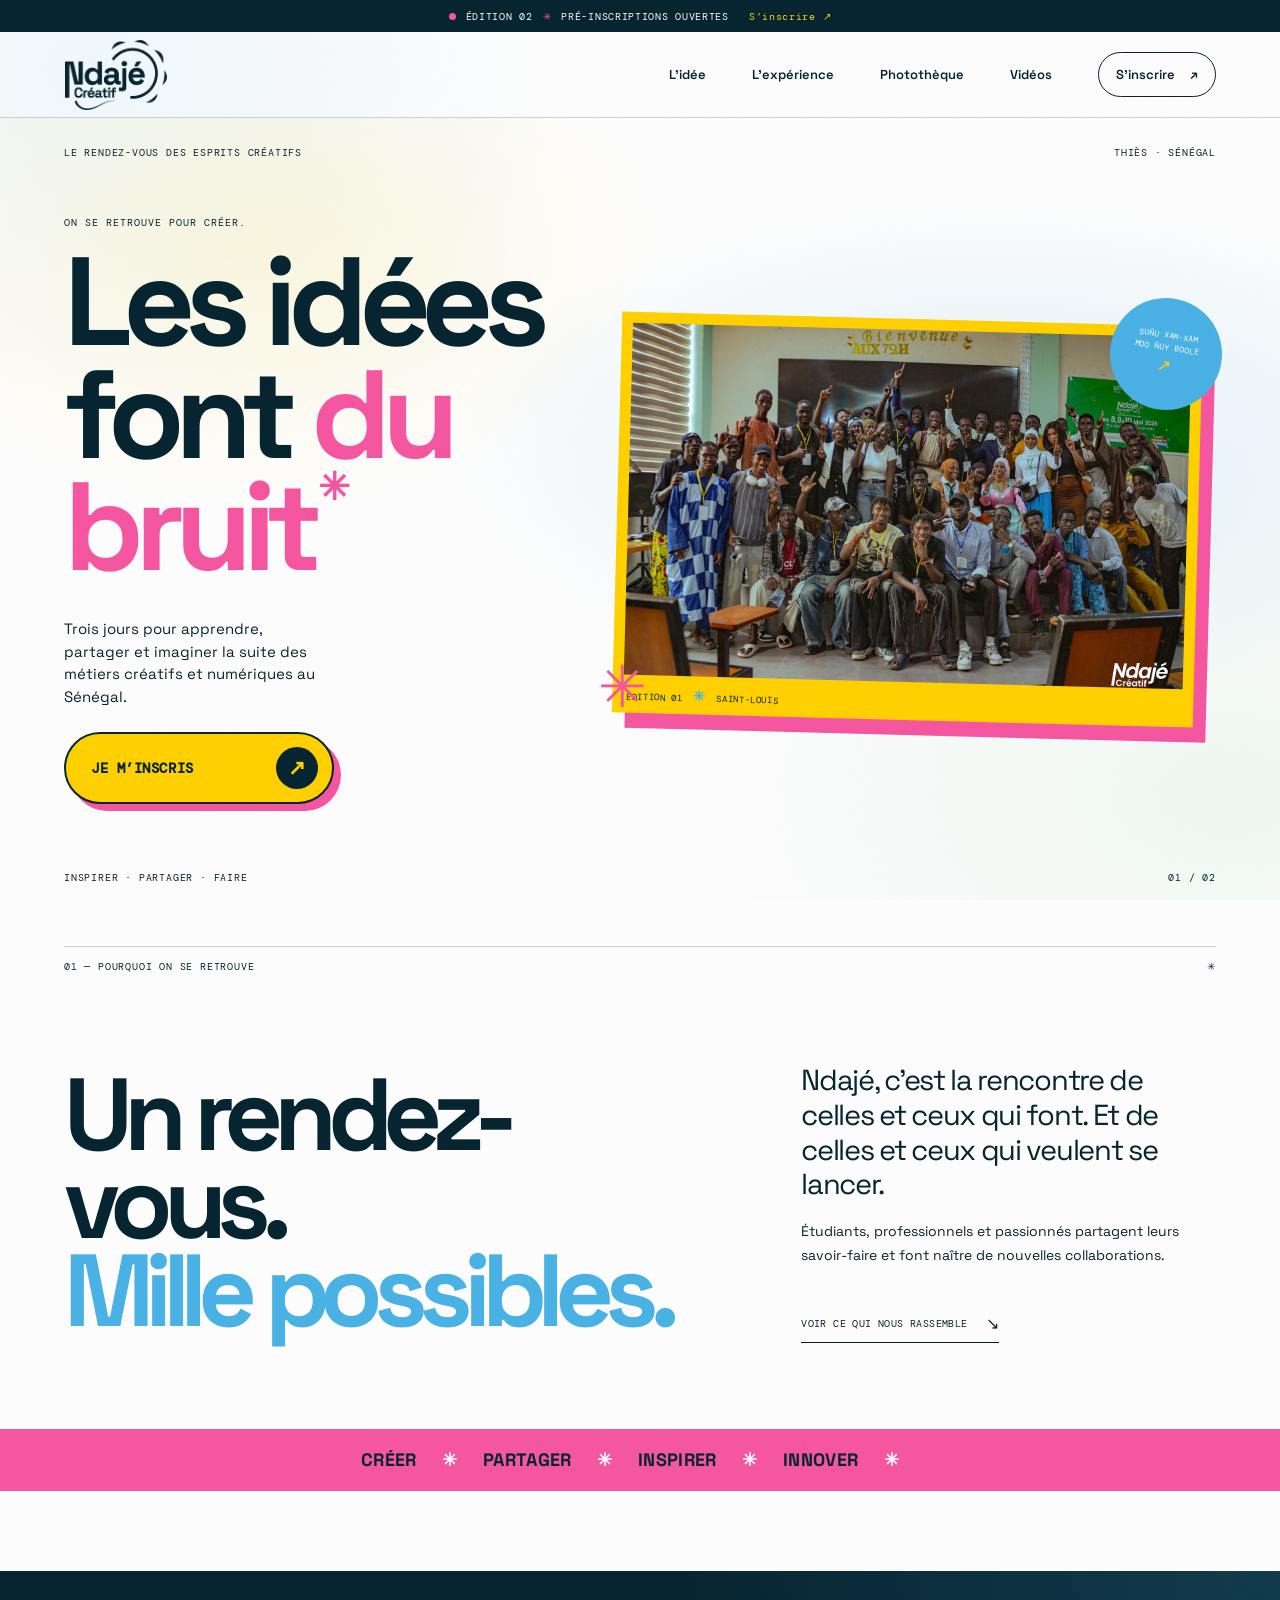
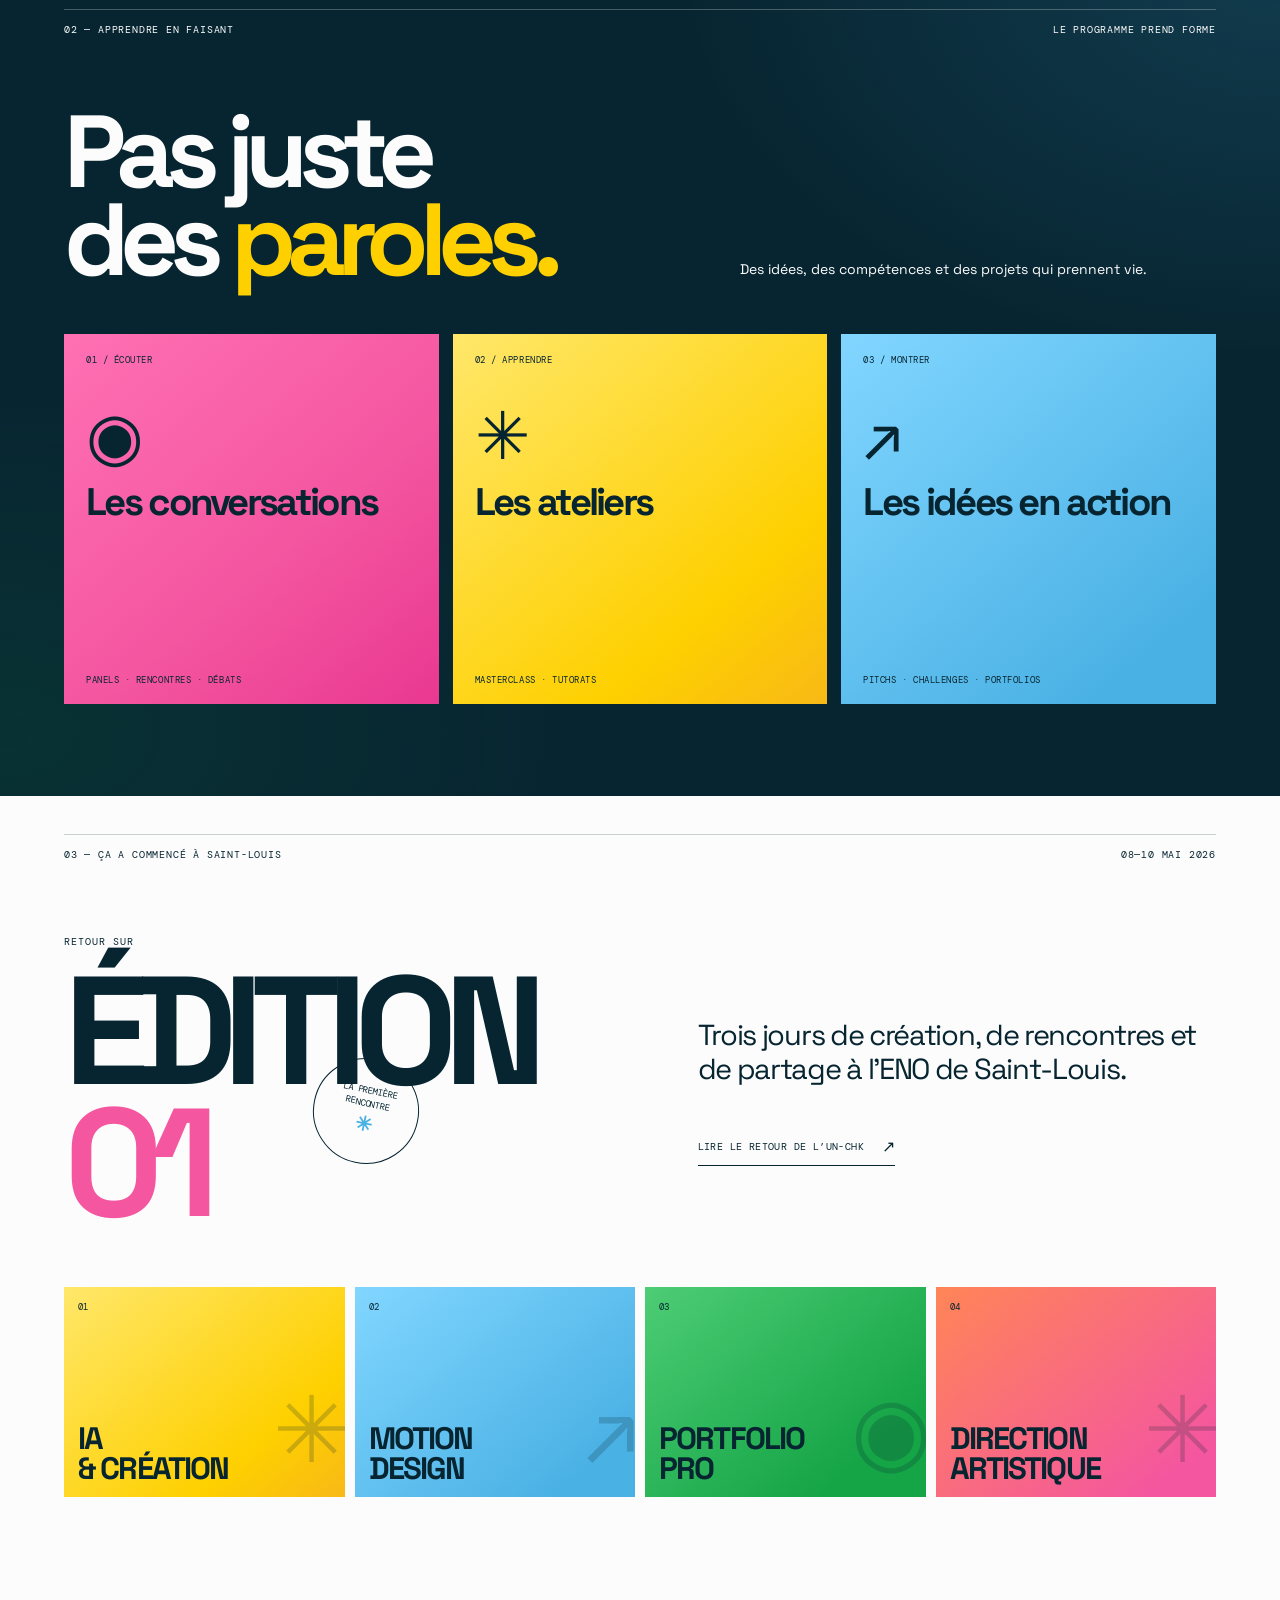
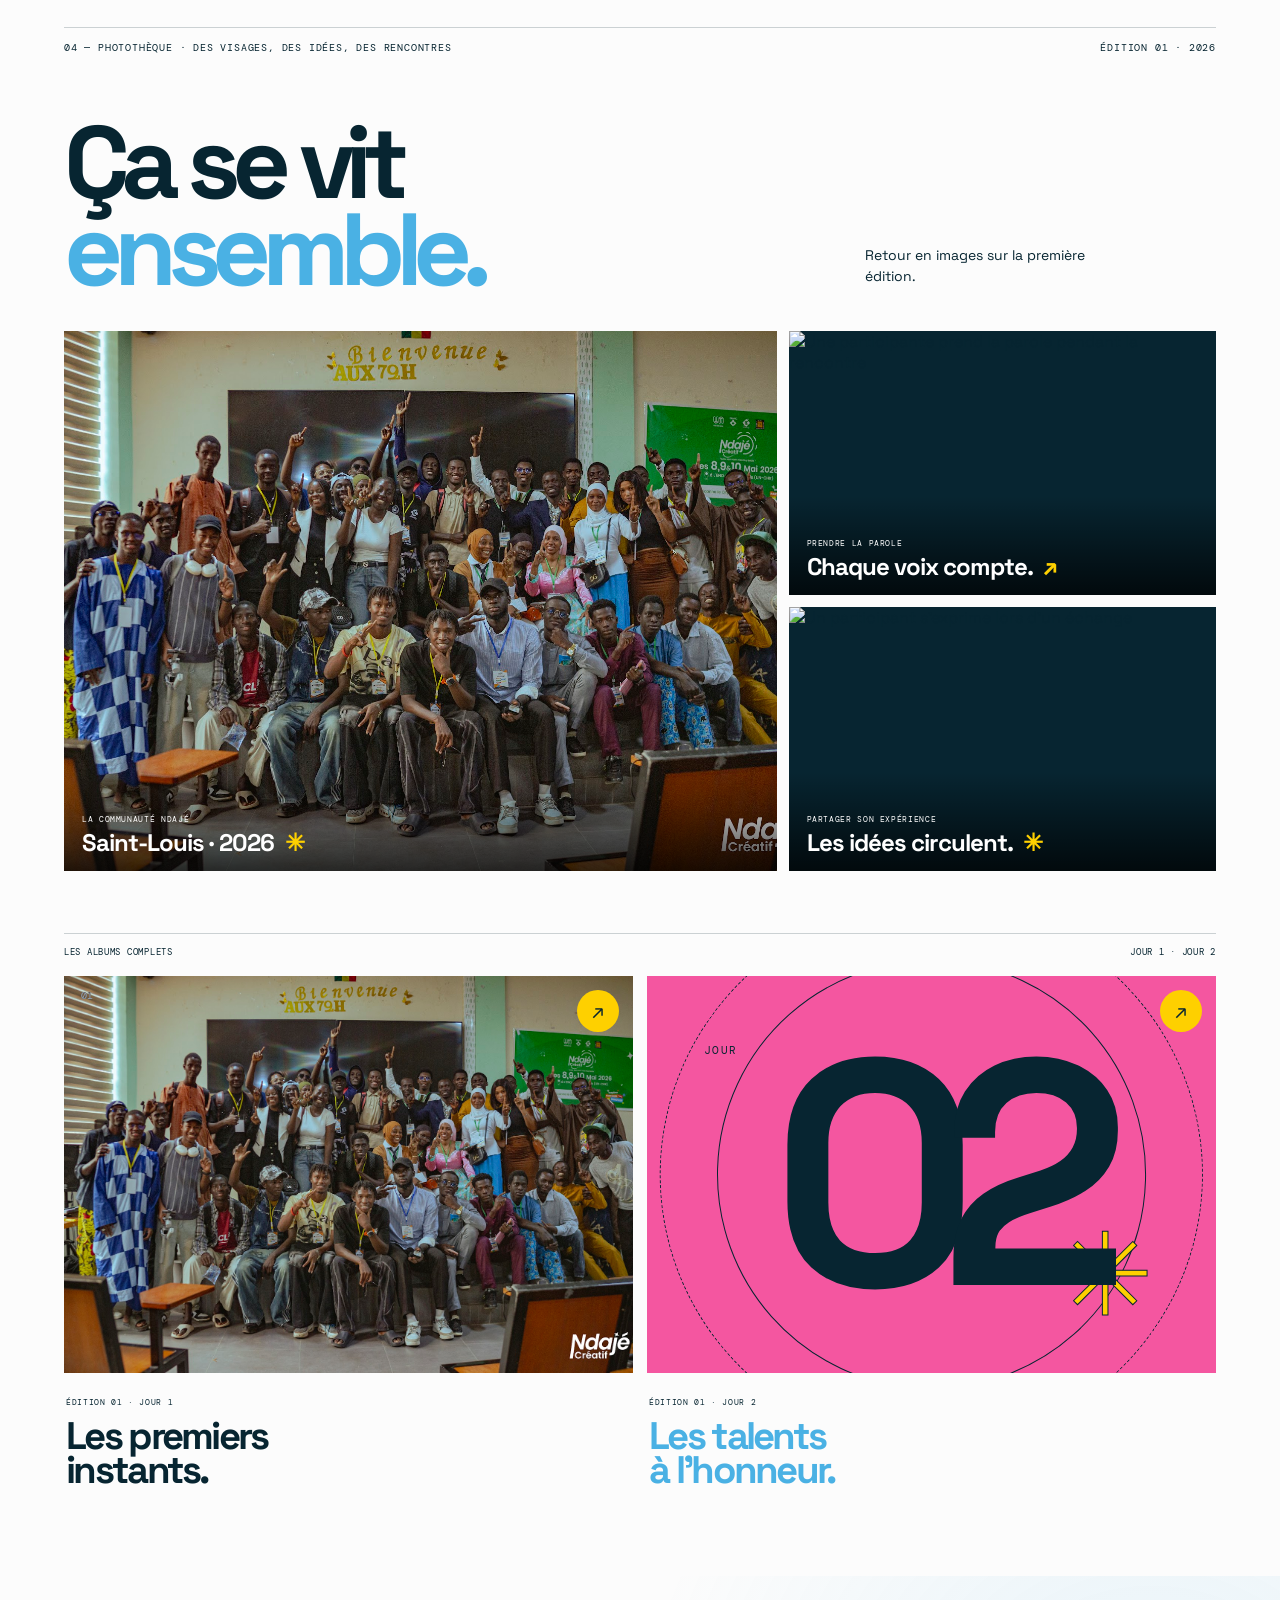
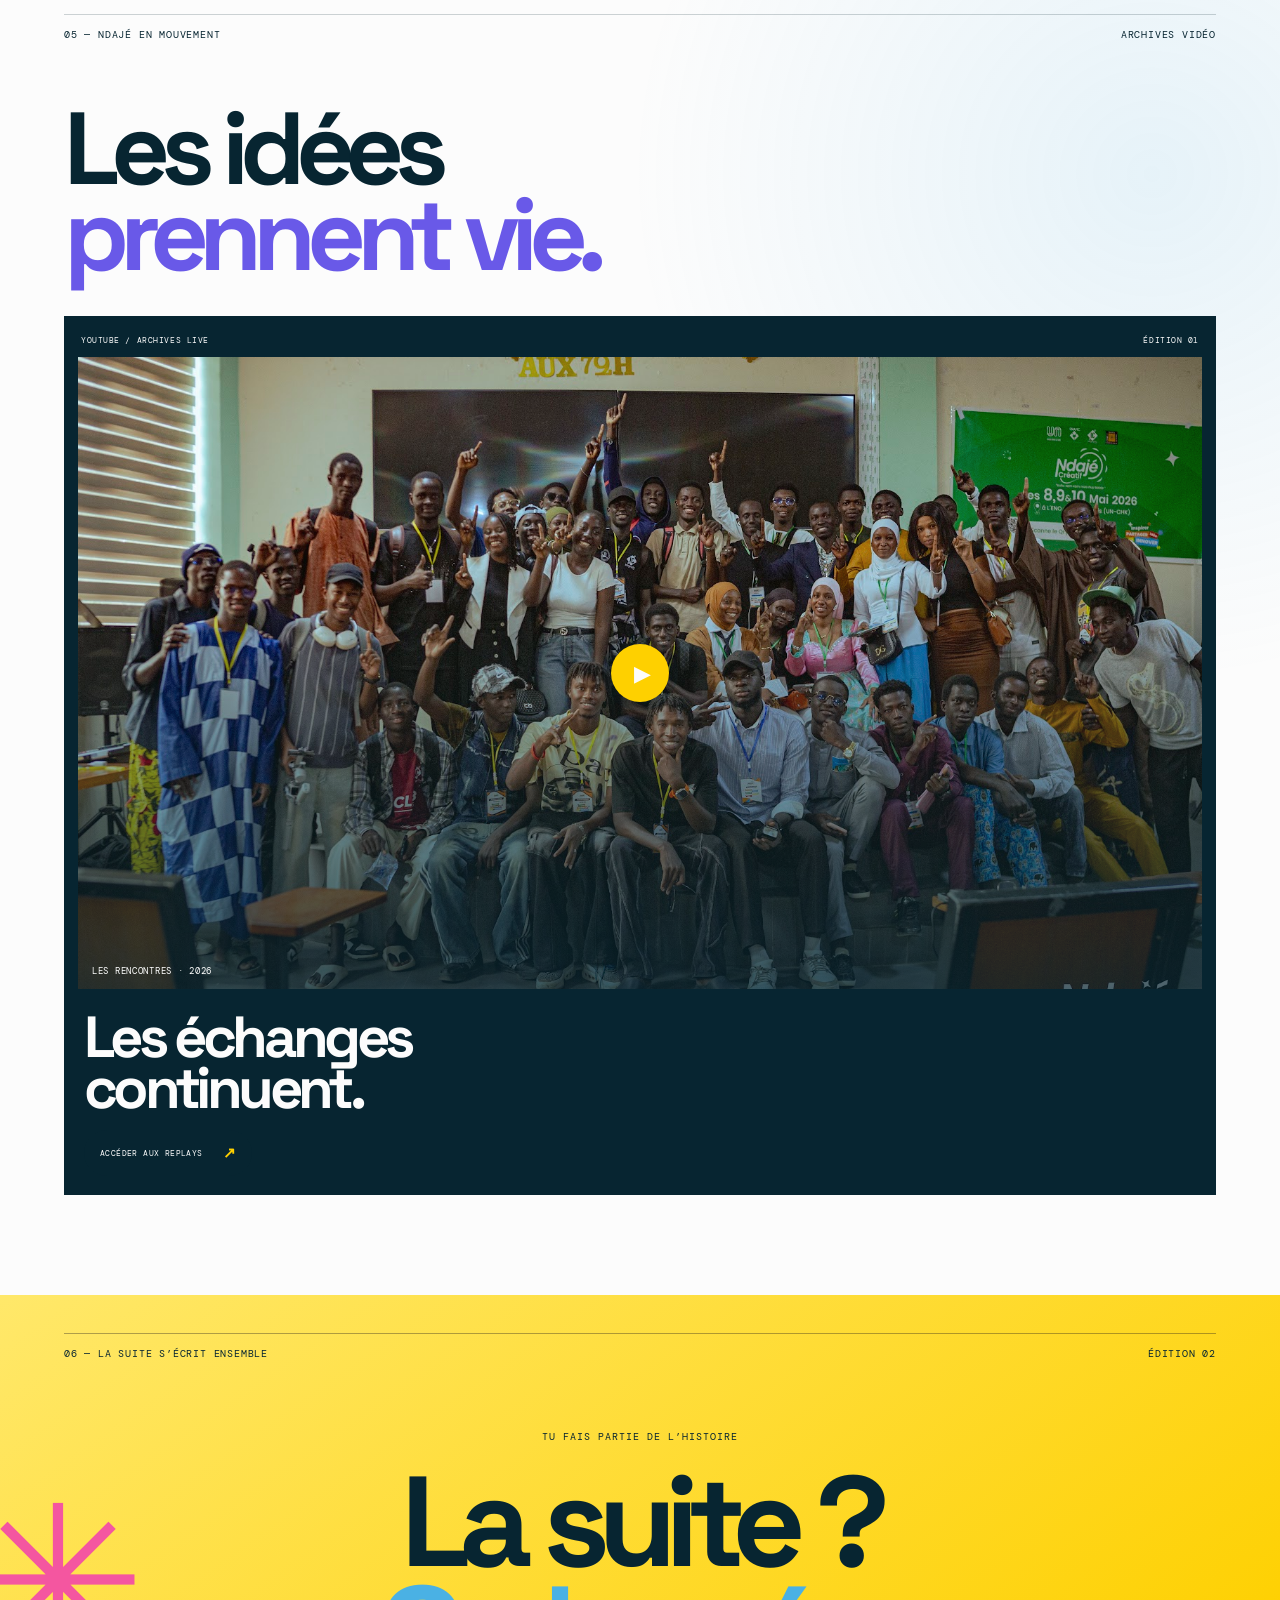
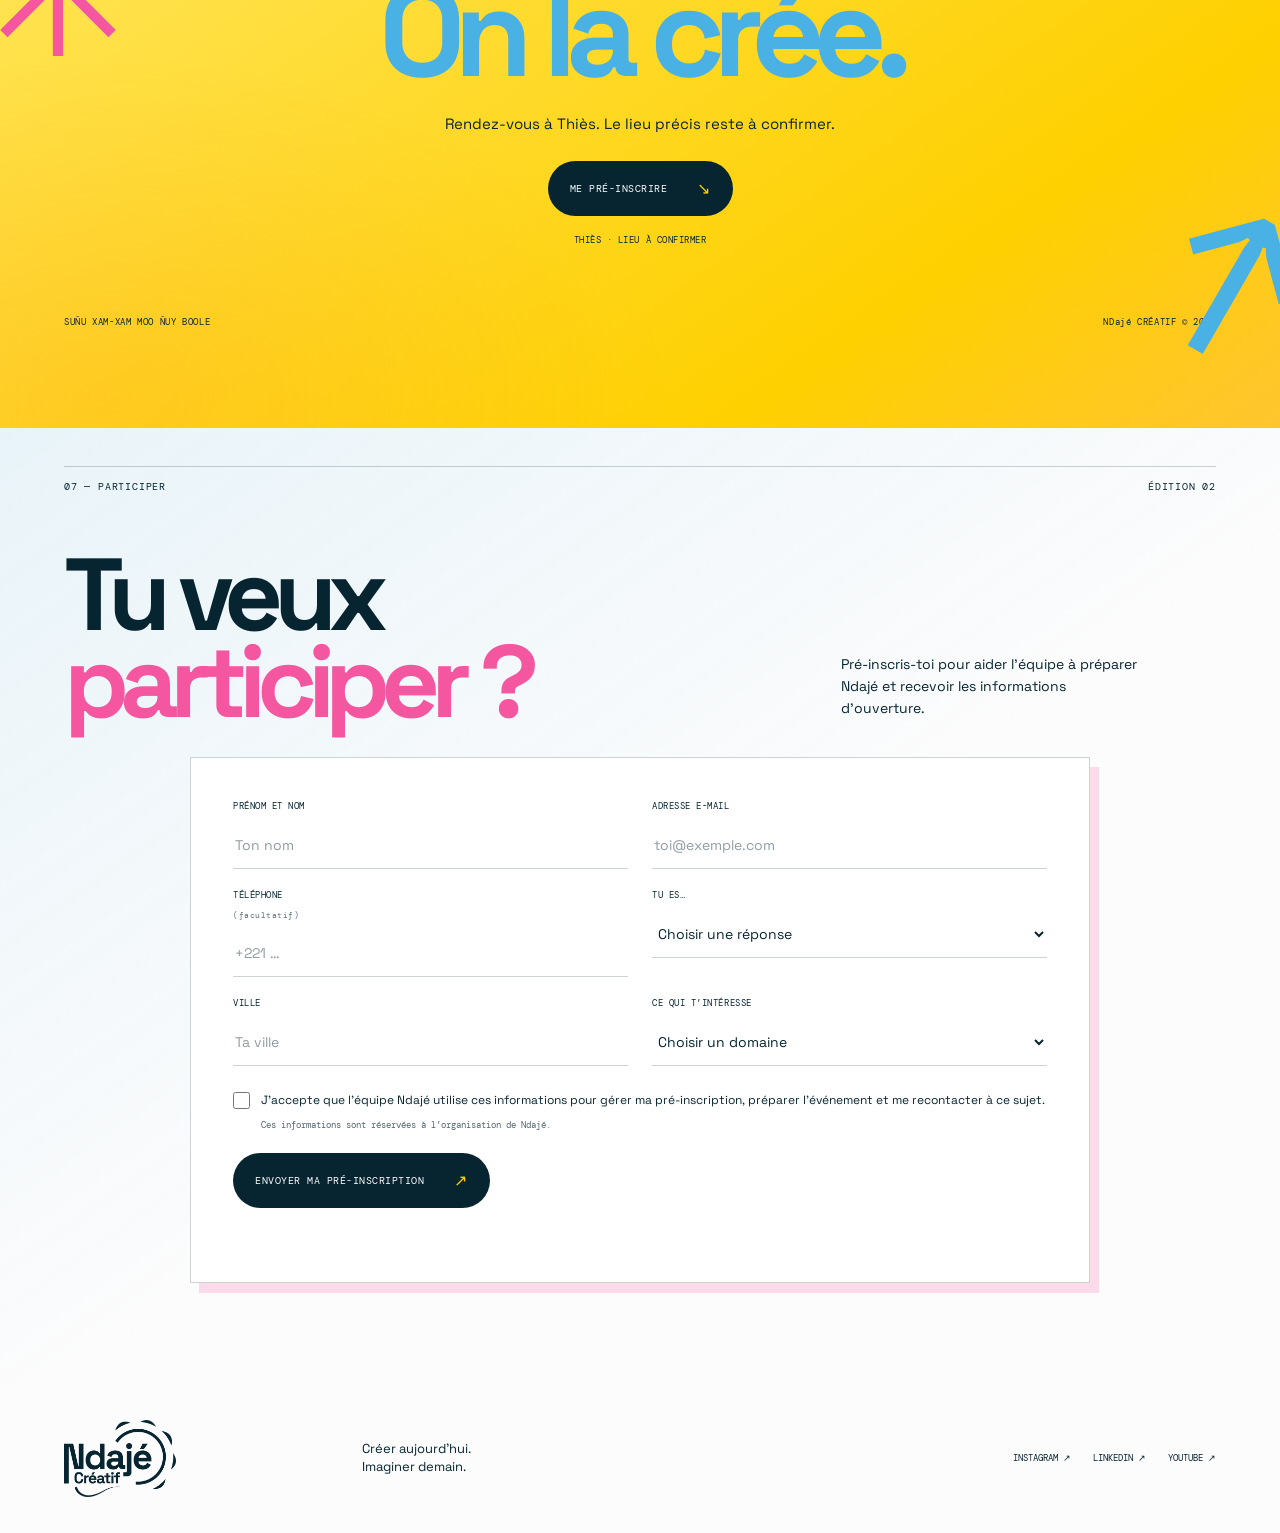
==== index.html @ 32d4190e "Publier le site Ndajé Créatif et configurer GitHub Pages" ====
<!doctype html>
<html lang="fr">
<head>
  <meta charset="utf-8">
  <meta name="viewport" content="width=device-width, initial-scale=1">
  <meta name="theme-color" content="#072531">
  <link rel="icon" type="image/png" sizes="256x256" href="assets/favicon.png">
  <link rel="apple-touch-icon" href="assets/favicon.png">
  <meta name="description" content="Ndajé Créatif — la rencontre des jeunes qui imaginent le futur de la création et du numérique au Sénégal.">
  <title>Ndajé Créatif — Créer aujourd’hui. Imaginer demain.</title>
  <link rel="preconnect" href="https://fonts.googleapis.com">
  <link rel="preconnect" href="https://fonts.gstatic.com" crossorigin>
  <link href="https://fonts.googleapis.com/css2?family=DM+Mono:wght@400;500&family=Space+Grotesk:wght@400;500;600;700&display=swap" rel="stylesheet">
  <link rel="stylesheet" href="styles.css">
  <link rel="stylesheet" href="photos.css">
</head>
<body>
  <div class="announcement"><span class="dot"></span> ÉDITION 02 <span class="announce-divider">✳</span> PRÉ-INSCRIPTIONS OUVERTES <a href="#inscription">S’inscrire <span aria-hidden="true">↗</span></a></div>
  <header class="site-header">
    <a class="wordmark" href="#accueil" aria-label="Ndajé Créatif, accueil"><img src="assets/ndaje-logo.png" alt="Ndajé Créatif"></a>
    <button class="menu-toggle" aria-expanded="false" aria-controls="main-nav"><span></span><span></span><b>Menu</b></button>
    <nav id="main-nav" class="main-nav" aria-label="Navigation principale">
      <a href="#idee">L’idée</a><a href="#experience">L’expérience</a><a href="#phototheque">Photothèque</a><a href="#videos">Vidéos</a><a class="nav-cta" href="#inscription">S’inscrire <span>↗</span></a>
    </nav>
  </header>

  <main>
    <section class="hero" id="accueil">
      <div class="hero-topline"><span>LE RENDEZ-VOUS DES ESPRITS CRÉATIFS</span><span>THIÈS · SÉNÉGAL</span></div>
      <div class="hero-copy">
        <p class="eyebrow">ON SE RETROUVE POUR CRÉER.</p>
        <h1>Les idées<br>font <span class="outline-word">du bruit</span><span class="asterisk">✳</span></h1>
        <div class="hero-bottom">
          <p>Trois jours pour apprendre, partager et imaginer la suite des métiers créatifs et numériques au Sénégal.</p>
          <a class="button-link hero-cta" href="#inscription" aria-label="Je m’inscris à l’édition 02 de Ndajé Créatif">JE M’INSCRIS <span>↗</span></a>
        </div>
      </div>
      <div class="hero-art" aria-hidden="true">
        <div class="hero-photo-frame"><img class="hero-photo" src="assets/ndaje-groupe.jpg" alt="Les participants réunis lors de la première édition de Ndajé Créatif"><span class="hero-photo-tag">ÉDITION 01 <b>✳</b> SAINT-LOUIS</span></div>
        <div class="hero-photo-sticker">SUÑU XAM-XAM<br>MOO ÑUY BOOLE <span>↗</span></div>
        <div class="hero-photo-star">✳</div>
      </div>
      <div class="hero-foot"><span>INSPIRER · PARTAGER · FAIRE</span><span>01 / 02</span></div>
    </section>

    <section class="intro section-pad" id="idee">
      <div class="section-label"><span>01 — POURQUOI ON SE RETROUVE</span><span>✳</span></div>
      <div class="intro-grid">
        <h2>Un rendez-vous.<br><em>Mille possibles.</em></h2>
        <div class="intro-copy"><p class="lead">Ndajé, c’est la rencontre de celles et ceux qui font. Et de celles et ceux qui veulent se lancer.</p><p>Étudiants, professionnels et passionnés partagent leurs savoir-faire et font naître de nouvelles collaborations.</p><a class="text-link" href="#experience">VOIR CE QUI NOUS RASSEMBLE <span>↘</span></a></div>
      </div>
      <div class="marquee" aria-label="Créer, partager, inspirer"><div>CRÉER <b>✳</b> PARTAGER <b>✳</b> INSPIRER <b>✳</b> INNOVER <b>✳</b></div></div>
    </section>

    <section class="experience section-pad" id="experience">
      <div class="section-label light"><span>02 — APPRENDRE EN FAISANT</span><span>LE PROGRAMME PREND FORME</span></div>
      <div class="experience-head"><h2>Pas juste<br>des <span>paroles.</span></h2><p>Des idées, des compétences et des projets qui prennent vie.</p></div>
      <div class="experience-grid">
        <article class="exp-card exp-pink"><span class="card-index">01 / ÉCOUTER</span><div class="card-symbol">◉</div><h3>Les conversations</h3><span class="card-bottom">PANELS · RENCONTRES · DÉBATS</span></article>
        <article class="exp-card exp-yellow"><span class="card-index">02 / APPRENDRE</span><div class="card-symbol">✳</div><h3>Les ateliers</h3><span class="card-bottom">MASTERCLASS · TUTORATS</span></article>
        <article class="exp-card exp-blue"><span class="card-index">03 / MONTRER</span><div class="card-symbol">↗</div><h3>Les idées en action</h3><span class="card-bottom">PITCHS · CHALLENGES · PORTFOLIOS</span></article>
      </div>
    </section>

    <section class="edition section-pad" id="souvenirs">
      <div class="section-label"><span>03 — ÇA A COMMENCÉ À SAINT-LOUIS</span><span>08—10 MAI 2026</span></div>
      <div class="edition-grid">
        <div class="edition-title"><p class="eyebrow">RETOUR SUR</p><h2>ÉDITION<br><span>01</span></h2><div class="edition-stamp">LA PREMIÈRE<br>RENCONTRE <b>✳</b></div></div>
        <div class="edition-content"><p class="lead">Trois jours de création, de rencontres et de partage à l’ENO de Saint-Louis.</p><a class="text-link" href="https://www.unchk.sn/1ere-edition-du-ndaje-creatif-le-futur-des-metiers-creatifs-et-numerique-au-coeur-des-echanges/" target="_blank" rel="noreferrer">LIRE LE RETOUR DE L’UN-CHK <span>↗</span></a></div>
      </div>
      <div class="memory-strip" aria-label="Les thèmes de l’édition 2026"><div class="memory-tile tile-1"><span>01</span><b>IA<br>& CRÉATION</b><i>✳</i></div><div class="memory-tile tile-2"><span>02</span><b>MOTION<br>DESIGN</b><i>↗</i></div><div class="memory-tile tile-3"><span>03</span><b>PORTFOLIO<br>PRO</b><i>◉</i></div><div class="memory-tile tile-4"><span>04</span><b>DIRECTION<br>ARTISTIQUE</b><i>✳</i></div></div>
    </section>

    <section class="photo-story section-pad" id="phototheque">
      <div class="section-label"><span>04 — PHOTOTHÈQUE · DES VISAGES, DES IDÉES, DES RENCONTRES</span><span>ÉDITION 01 · 2026</span></div>
      <div class="photo-story-head"><h2>Ça se vit<br><em>ensemble.</em></h2><p>Retour en images sur la première édition.</p></div>
      <div class="photo-grid">
        <figure class="photo-main"><img src="assets/ndaje-groupe.jpg" alt="Les participants réunis lors de la première édition de Ndajé Créatif" loading="lazy"><figcaption><span>LA COMMUNAUTÉ NDAJÉ</span><b>Saint-Louis · 2026 <i>✳</i></b></figcaption></figure>
        <div class="photo-side">
          <figure><img src="https://lh3.googleusercontent.com/d/1HqTrYJYAYBALj17AwGXeg8dm1MQVCFsB=w1200" alt="Une participante prend la parole pendant la rencontre" loading="lazy"><figcaption><span>PRENDRE LA PAROLE</span><b>Chaque voix compte. <i>↗</i></b></figcaption></figure>
          <figure><img src="https://lh3.googleusercontent.com/d/1UAK0Z_zaSAnbEcKGdIxFHmqg9e8ovekw=w1200" alt="Un participant s’exprime lors d’un échange" loading="lazy"><figcaption><span>PARTAGER SON EXPÉRIENCE</span><b>Les idées circulent. <i>✳</i></b></figcaption></figure>
        </div>
      </div>
      <div class="album-heading"><span>LES ALBUMS COMPLETS</span><span>JOUR 1 · JOUR 2</span></div>
      <div class="album-grid">
        <a class="album-card album-day-one" href="https://drive.google.com/drive/folders/1PyChNlTSTamgTBCdHqTo60yFja6qzguV" target="_blank" rel="noreferrer">
          <div class="album-cover"><img src="assets/ndaje-groupe.jpg" alt=""><span class="album-number">01</span><span class="album-arrow">↗</span></div>
          <div class="album-meta"><div><span>ÉDITION 01 · JOUR 1</span><h3>Les premiers<br>instants.</h3></div></div>
        </a>
        <a class="album-card album-day-two" href="https://drive.google.com/drive/folders/1Uk35Wj8-nuz7ZselroIyKExA0qVextFY" target="_blank" rel="noreferrer">
          <div class="album-cover"><div class="album-day-two-art"><span>JOUR</span><b>02</b><i>✳</i></div><span class="album-arrow">↗</span></div>
          <div class="album-meta"><div><span>ÉDITION 01 · JOUR 2</span><h3>Les talents<br>à l’honneur.</h3></div></div>
        </a>
      </div>
    </section>

    <section class="video-story section-pad" id="videos">
      <div class="section-label"><span>05 — NDAJÉ EN MOUVEMENT</span><span>ARCHIVES VIDÉO</span></div>
      <div class="video-story-head"><h2>Les idées<br><em>prennent vie.</em></h2></div>
      <div class="video-grid">
        <a class="stream-card" href="https://www.youtube.com/@Ndaj%C3%A9__creatif/streams" target="_blank" rel="noreferrer" aria-label="Voir les rediffusions de l’édition précédente sur YouTube">
          <div class="stream-card-top"><span>YOUTUBE / ARCHIVES LIVE</span><span>ÉDITION 01</span></div>
          <div class="stream-graphic"><img src="assets/ndaje-groupe.jpg" alt="Les participants de la première édition de Ndajé Créatif"><span class="stream-play" aria-hidden="true">▶</span><span class="stream-thumb-label">LES RENCONTRES · 2026</span></div>
          <div class="stream-card-copy"><h3>Les échanges<br>continuent.</h3><span class="stream-cta">ACCÉDER AUX REPLAYS <b>↗</b></span></div>
        </a>
      </div>
    </section>

    <section class="next-edition section-pad" id="edition">
      <div class="next-shape shape-a">✳</div><div class="next-shape shape-b">↗</div>
      <div class="section-label"><span>06 — LA SUITE S’ÉCRIT ENSEMBLE</span><span>ÉDITION 02</span></div>
      <div class="next-content"><p class="eyebrow">TU FAIS PARTIE DE L’HISTOIRE</p><h2>La suite ?<br><em>On la crée.</em></h2><p>Rendez-vous à Thiès. Le lieu précis reste à confirmer.</p><a class="button-link" href="#inscription">ME PRÉ-INSCRIRE <span>↘</span></a><small>THIÈS · LIEU À CONFIRMER</small></div>
      <div class="next-bottom"><span>SUÑU XAM-XAM MOO ÑUY BOOLE</span><span>NDajé CRÉATIF © 2026</span></div>
    </section>

    <section class="registration section-pad" id="inscription">
      <div class="section-label"><span>07 — PARTICIPER</span><span>ÉDITION 02</span></div>
      <div class="registration-head"><h2>Tu veux<br><em>participer ?</em></h2><p>Pré-inscris-toi pour aider l’équipe à préparer Ndajé et recevoir les informations d’ouverture.</p></div>
      <form class="registration-form" id="registration-form">
        <div class="registration-fields">
          <label>Prénom et nom<input name="full_name" autocomplete="name" required maxlength="120" placeholder="Ton nom"></label>
          <label>Adresse e-mail<input name="email" type="email" autocomplete="email" required maxlength="254" placeholder="toi@exemple.com"></label>
          <label>Téléphone <span>(facultatif)</span><input name="phone" type="tel" autocomplete="tel" maxlength="32" placeholder="+221 …"></label>
          <label>Tu es…<select name="profile" required><option value="" selected disabled>Choisir une réponse</option><option>Étudiant·e</option><option>Jeune diplômé·e</option><option>Professionnel·le</option><option>Entrepreneur·e</option><option>Autre</option></select></label>
          <label>Ville<input name="city" autocomplete="address-level2" required maxlength="100" placeholder="Ta ville"></label>
          <label>Ce qui t’intéresse<select name="interest" required><option value="" selected disabled>Choisir un domaine</option><option>Design & direction artistique</option><option>Image & audiovisuel</option><option>Numérique & intelligence artificielle</option><option>Entrepreneuriat créatif</option><option>Autre</option></select></label>
        </div>
        <label class="registration-honeypot" aria-hidden="true">Ne pas remplir<input name="website" tabindex="-1" autocomplete="off"></label>
        <label class="registration-consent"><input type="checkbox" name="consent" value="true" required><span>J’accepte que l’équipe Ndajé utilise ces informations pour gérer ma pré-inscription, préparer l’événement et me recontacter à ce sujet.</span></label>
        <p class="registration-privacy">Ces informations sont réservées à l’organisation de Ndajé.</p>
        <button class="button-link registration-submit" type="submit">ENVOYER MA PRÉ-INSCRIPTION <span>↗</span></button>
        <p class="registration-status" role="status" aria-live="polite"></p>
      </form>
    </section>
  </main>

  <footer class="site-footer"><a class="wordmark" href="#accueil" aria-label="Ndajé Créatif, accueil"><img src="assets/ndaje-logo.png" alt="Ndajé Créatif"></a><p>Créer aujourd’hui.<br>Imaginer demain.</p><div class="footer-links"><a href="https://www.instagram.com/ndajecreatif/" target="_blank" rel="noreferrer">INSTAGRAM ↗</a><a href="https://www.linkedin.com/company/ndaje-cr%C3%A9atif" target="_blank" rel="noreferrer">LINKEDIN ↗</a><a href="https://www.youtube.com/@Ndaj%C3%A9__creatif/streams" target="_blank" rel="noreferrer">YOUTUBE ↗</a></div></footer>
  <script src="signup-config.js"></script>
  <script src="script.js"></script>
</body>
</html>
---- styles.css ----
:root{--paper:#f5f0e9;--ink:#17151b;--pink:#f456a0;--yellow:#f4ef39;--blue:#5555e7;--green:#61e8ad;--line:rgba(23,21,27,.2);--mono:"DM Mono",monospace;--display:"Space Grotesk",Arial,sans-serif}*{box-sizing:border-box}html{scroll-behavior:smooth}body{margin:0;background:var(--paper);color:var(--ink);font-family:var(--display);-webkit-font-smoothing:antialiased}a{color:inherit;text-decoration:none}.announcement{min-height:32px;background:var(--ink);color:var(--paper);display:flex;align-items:center;justify-content:center;gap:10px;padding:6px 16px;font:10px var(--mono);letter-spacing:.07em}.announcement a{color:var(--yellow);margin-left:10px}.dot{width:7px;height:7px;background:var(--pink);border-radius:50%}.announce-divider{color:var(--pink)}.site-header{height:86px;padding:0 5vw;display:flex;align-items:center;justify-content:space-between;border-bottom:1px solid var(--line);position:relative;z-index:5}.wordmark{font-weight:700;font-size:21px;line-height:.78;letter-spacing:-1.7px}.wordmark span{color:var(--pink);font-size:14px;vertical-align:top;margin-left:3px}.main-nav{display:flex;align-items:center;gap:clamp(20px,3.6vw,58px);font-size:13px;font-weight:600}.main-nav a:not(.nav-cta):hover,.text-link:hover{color:var(--blue)}.nav-cta{border:1px solid var(--ink);padding:13px 17px;border-radius:30px}.nav-cta span{margin-left:12px}.menu-toggle{display:none}.hero{min-height:660px;padding:30px 5vw 24px;position:relative;overflow:hidden;display:flex;flex-direction:column}.hero-topline,.hero-foot,.section-label{font:10px var(--mono);letter-spacing:.08em;display:flex;justify-content:space-between;position:relative;z-index:2}.hero-copy{position:relative;z-index:2;margin:auto 0;width:64%}.eyebrow{font:10px var(--mono);letter-spacing:.1em;margin:0 0 17px}.hero h1{font-size:clamp(76px,12vw,178px);line-height:.79;letter-spacing:-.105em;margin:0;font-weight:700;position:relative}.outline-word{color:transparent;-webkit-text-stroke:2px var(--ink)}.asterisk{font-size:.37em;color:var(--pink);vertical-align:top;letter-spacing:0;margin-left:10px}.hero-bottom{display:flex;align-items:center;gap:6vw;margin-top:42px}.hero-bottom p{font-size:15px;line-height:1.5;max-width:295px;margin:0}.round-link{width:82px;height:82px;background:var(--yellow);border-radius:50%;display:flex;align-items:center;justify-content:center;position:relative;font-size:10px;line-height:1.15;text-align:center;transform:rotate(-10deg);transition:transform .25s}.round-link:hover{transform:rotate(0) scale(1.07)}.round-link b{position:absolute;bottom:8px;font-size:18px}.hero-art{position:absolute;width:47vw;height:470px;right:-3vw;top:113px;transform:rotate(-8deg)}.art-sun{width:290px;height:290px;border-radius:50%;position:absolute;right:14%;top:14%;background:var(--pink)}.art-orbit{position:absolute;border:1px solid var(--ink);border-radius:50%;width:100%;height:48%;top:35%;left:-2%;transform:rotate(28deg)}.orbit-two{transform:rotate(-31deg);height:62%;top:26%;left:2%;border-style:dashed}.art-word{position:absolute;font-size:clamp(24px,4.6vw,66px);font-weight:700;letter-spacing:-.08em}.word-one{top:27%;left:12%;transform:rotate(-16deg)}.word-two{bottom:16%;right:2%;color:var(--blue);transform:rotate(8deg)}.art-sticker{position:absolute;top:8%;right:2%;background:var(--yellow);padding:17px 20px;border-radius:50%;font:9px/1.45 var(--mono);text-align:center;transform:rotate(10deg)}.art-sticker span{font-size:18px;display:block}.art-star{position:absolute;left:15%;bottom:4%;font-size:58px;color:var(--blue)}.hero-foot{margin-top:auto}.section-pad{padding:38px 5vw 100px}.section-label{border-top:1px solid var(--line);padding-top:13px}.intro{padding-top:38px;padding-bottom:80px}.intro-grid{display:grid;grid-template-columns:1.2fr .8fr;gap:10%;padding:90px 0 86px;align-items:center}.intro h2,.experience h2,.edition h2,.next-content h2{font-size:clamp(52px,8vw,112px);line-height:.86;letter-spacing:-.09em;margin:0}.intro h2 em,.next-content h2 em{font-style:normal;color:var(--blue)}.intro-copy{max-width:410px}.lead{font-size:clamp(20px,2.3vw,29px);line-height:1.2;letter-spacing:-.045em;margin:0 0 18px}.intro-copy>p:not(.lead),.edition-content>p:not(.lead){font-size:14px;line-height:1.7;max-width:410px}.text-link{display:inline-flex;align-items:center;gap:18px;font:10px var(--mono);letter-spacing:.04em;border-bottom:1px solid currentColor;padding:12px 0 8px;margin-top:19px}.text-link span{font-size:16px}.marquee{background:var(--pink);overflow:hidden;white-space:nowrap;padding:16px 0;font-size:18px;font-weight:700;letter-spacing:.02em;margin:0 -5vw}.marquee div{animation:marquee 24s linear infinite}.marquee b{color:var(--paper);padding:0 20px}@keyframes marquee{to{transform:translateX(-25%)}}.experience{background:var(--ink);color:var(--paper);padding-bottom:92px}.light{border-color:rgba(245,240,233,.27)}.experience-head{display:flex;align-items:flex-end;justify-content:space-between;padding:72px 0 50px}.experience h2 span{color:var(--yellow)}.experience-head>p{font-size:14px;line-height:1.6;margin:0 6% 4px 0}.experience-grid{display:grid;grid-template-columns:repeat(3,1fr);gap:14px}.exp-card{min-height:370px;padding:20px 22px 18px;color:var(--ink);display:flex;flex-direction:column;position:relative;overflow:hidden}.exp-pink{background:var(--pink)}.exp-yellow{background:var(--yellow)}.exp-blue{background:#9290ff}.card-index,.card-bottom{font:9px var(--mono);letter-spacing:.06em}.card-symbol{font-size:66px;line-height:1;margin:37px 0 15px}.exp-card h3{font-size:clamp(24px,3vw,39px);line-height:.96;letter-spacing:-.07em;margin:0 0 12px}.exp-card p{font-size:13px;line-height:1.5;max-width:260px;margin:0}.card-bottom{margin-top:auto;padding-top:22px}.experience-note{font:10px var(--mono);letter-spacing:.07em;margin-top:25px;display:flex;align-items:center;gap:10px}.experience-note span{color:var(--pink);font-size:18px}.edition{padding-bottom:92px}.edition-grid{display:grid;grid-template-columns:1fr 1fr;gap:10%;padding:74px 0 58px;align-items:center}.edition-title{position:relative}.edition-title h2{font-size:clamp(72px,12vw,156px)}.edition-title h2 span{color:var(--pink)}.edition-stamp{position:absolute;left:48%;top:42%;width:106px;height:106px;border:1px solid var(--ink);border-radius:50%;display:flex;align-items:center;justify-content:center;flex-direction:column;text-align:center;font:9px/1.4 var(--mono);transform:rotate(12deg)}.edition-stamp b{font-size:20px;color:var(--blue)}.edition-content{padding-top:20px}.memory-strip{display:grid;grid-template-columns:repeat(4,1fr);gap:10px}.memory-tile{height:210px;padding:14px;display:flex;flex-direction:column;justify-content:space-between;position:relative;overflow:hidden}.memory-tile>span{font:9px var(--mono)}.memory-tile b{font-size:clamp(17px,2.5vw,31px);line-height:.95;letter-spacing:-.06em;position:relative;z-index:1}.memory-tile i{font-style:normal;font-size:92px;position:absolute;right:-5px;bottom:8px;opacity:.2}.tile-1{background:var(--yellow)}.tile-2{background:var(--blue);color:white}.tile-3{background:var(--green)}.tile-4{background:var(--pink)}.next-edition{background:var(--yellow);min-height:610px;position:relative;overflow:hidden;display:flex;flex-direction:column}.next-edition .section-label{border-color:rgba(23,21,27,.35)}.next-content{margin:auto;max-width:680px;text-align:center;padding:70px 0;position:relative;z-index:1}.next-content .eyebrow{margin-bottom:24px}.next-content h2{font-size:clamp(65px,10vw,130px)}.next-content p:not(.eyebrow){max-width:430px;margin:25px auto;font-size:15px;line-height:1.6}.button-link{display:inline-flex;gap:30px;align-items:center;background:var(--ink);color:var(--paper);padding:17px 22px;border-radius:40px;font:10px var(--mono);letter-spacing:.05em;transition:transform .2s}.button-link:hover{transform:translateY(-3px)}.button-link span{color:var(--yellow);font-size:16px}.next-content small{display:block;font:9px var(--mono);margin-top:18px;letter-spacing:.06em}.next-shape{position:absolute;line-height:1}.shape-a{font-size:210px;color:var(--pink);left:-30px;top:25%}.shape-b{font-size:230px;color:var(--blue);right:-20px;bottom:7%;transform:rotate(-15deg)}.next-bottom{display:flex;justify-content:space-between;font:9px var(--mono);letter-spacing:.07em}.site-footer{padding:36px 5vw;display:grid;grid-template-columns:1fr 1fr 2fr;align-items:center;gap:20px;background:var(--paper)}.site-footer>p{font-size:13px;line-height:1.4}.footer-links{display:flex;justify-content:flex-end;gap:22px;font:9px var(--mono)}.footer-note{grid-column:1/-1;border-top:1px solid var(--line);padding-top:12px;font:9px var(--mono);letter-spacing:.07em}
@media(max-width:760px){.announcement{font-size:8px;gap:6px}.announcement a{margin-left:2px}.site-header{height:72px;padding:0 6vw}.menu-toggle{display:flex;align-items:center;gap:5px;flex-direction:column;background:none;border:0;font:9px var(--mono);padding:8px;z-index:7}.menu-toggle span{width:23px;height:1px;background:var(--ink)}.main-nav{display:none;position:absolute;top:71px;left:0;right:0;background:var(--paper);padding:24px 6vw 30px;align-items:flex-start;flex-direction:column;border-bottom:1px solid var(--line);gap:21px}.main-nav.is-open{display:flex}.nav-cta{margin-top:4px}.hero{min-height:0;padding:24px 6vw 20px}.hero-topline,.hero-foot{font-size:8px}.hero-copy{width:100%;margin:48px 0 30px}.hero h1{font-size:clamp(61px,14.3vw,100px);line-height:.84;letter-spacing:-.09em}.hero-bottom{margin-top:24px;justify-content:space-between;gap:14px}.hero-bottom p{font-size:13px;max-width:245px}.round-link{width:66px;height:66px;flex:none;font-size:9px}.section-pad{padding:30px 6vw 72px}.section-label{font-size:8px;gap:12px}.intro-grid{grid-template-columns:1fr;gap:28px;padding:63px 0}.intro h2,.experience h2,.edition h2,.next-content h2{font-size:clamp(53px,13.7vw,84px)}.intro-copy{max-width:100%}.lead{font-size:22px}.marquee{font-size:15px}.experience-head{padding:60px 0 36px;align-items:flex-start;flex-direction:column;gap:24px}.experience-head>p{margin:0}.experience-grid{grid-template-columns:1fr}.exp-card{min-height:300px;padding:17px}.card-symbol{font-size:54px;margin:25px 0 13px}.exp-card h3{font-size:34px}.edition-grid{grid-template-columns:1fr;gap:34px;padding:56px 0 38px}.edition-title h2{font-size:clamp(78px,20vw,120px)}.edition-stamp{left:52%;top:43%;width:82px;height:82px;font-size:7px}.edition-stamp b{font-size:17px}.memory-strip{grid-template-columns:repeat(2,minmax(0,1fr))}.memory-tile{height:160px;padding:12px}.memory-tile b{font-size:clamp(21px,6vw,27px)}.next-edition{min-height:560px;padding-left:6vw;padding-right:6vw}.next-content{padding:65px 0}.next-content h2{font-size:clamp(60px,14vw,94px)}.next-content p:not(.eyebrow){font-size:14px}.shape-a{font-size:clamp(90px,27vw,130px);left:-18px;top:12%}.shape-b{font-size:clamp(100px,29vw,140px);right:-22px;bottom:8%}.next-bottom{font-size:7px;gap:10px}.site-footer{padding:30px 6vw;grid-template-columns:1fr 1fr}.site-footer>p{grid-column:2;grid-row:1}.footer-links{grid-column:1/-1;justify-content:flex-start;flex-wrap:wrap}.footer-note{grid-column:1/-1}}@media(prefers-reduced-motion:reduce){*,*::before,*::after{scroll-behavior:auto!important;animation-duration:.01ms!important;animation-iteration-count:1!important;transition-duration:.01ms!important}}

.hero-cta{font-size:11px;padding:19px 25px;flex:none;box-shadow:5px 5px 0 var(--pink)}.hero-cta:hover{transform:translateY(-3px);box-shadow:5px 8px 0 var(--pink)}@media(max-width:760px){.hero-bottom{flex-wrap:wrap}.hero-bottom p{flex:1 1 180px}.hero-cta{margin:6px 5px 0 auto;padding:16px 21px;font-size:10px}}

/* Hero registration CTA: a clear primary action on desktop and mobile. */
.hero-bottom{align-items:flex-start;flex-direction:column;gap:22px;margin-top:34px}
.hero-bottom p{max-width:330px}
.hero-cta{min-width:270px;min-height:72px;justify-content:space-between;padding:12px 14px 12px 25px;background:var(--yellow);color:var(--ink);font:700 14px var(--mono);letter-spacing:.04em;border:2px solid var(--ink);box-shadow:7px 7px 0 var(--pink);transition:transform .2s,box-shadow .2s}
.hero-cta span{width:42px;height:42px;display:grid;place-items:center;border-radius:50%;background:var(--ink);color:var(--yellow);font-size:21px}
.hero-cta:hover{transform:translate(3px,3px);box-shadow:4px 4px 0 var(--pink)}
@media(max-width:760px){.hero-copy{margin:38px 0 30px}.hero-bottom{align-items:stretch;gap:18px;margin-top:25px}.hero-bottom p{flex:none;max-width:300px}.hero-cta{width:min(100%,340px);min-width:0;min-height:68px;margin:0;padding:10px 12px 10px 20px;font-size:13px}.hero-cta span{width:40px;height:40px}}
---- photos.css ----
/* Photo direction: real edition imagery framed with the existing brand colors. */
:root{--paper:#FCFCFC;--ink:#072531;--pink:#F456A0;--yellow:#FED000;--blue:#4AB1E4;--green:#15A446;--red:#CE0F0F;--orange:#FF8A00;--violet:#6959E8;--line:rgba(7,37,49,.2)}
body{background:radial-gradient(ellipse at 8% 8%,rgba(74,177,228,.07),transparent 28%),radial-gradient(ellipse at 96% 88%,rgba(21,164,70,.055),transparent 32%),var(--paper);background-attachment:fixed;color:var(--ink)}
body::after{content:"";position:fixed;inset:0;z-index:90;pointer-events:none;background-image:url("assets/grain.svg");background-size:180px 180px;opacity:.12;mix-blend-mode:multiply}
.announcement{background:var(--ink)}
.hero{background:radial-gradient(ellipse at 78% 42%,rgba(74,177,228,.16),transparent 39%),radial-gradient(ellipse at 20% 16%,rgba(254,208,0,.12),transparent 28%),transparent}
.experience{background:radial-gradient(ellipse at 100% 0%,rgba(74,177,228,.16),transparent 33%),radial-gradient(ellipse at 0% 92%,rgba(21,164,70,.1),transparent 31%),var(--ink)}
.exp-pink{background:linear-gradient(140deg,#FF70B3 0%,var(--pink) 58%,#E93891 100%)}
.exp-yellow,.tile-1{background:linear-gradient(140deg,#FFE76A 0%,var(--yellow) 72%,#F8B916 100%)}
.exp-blue,.tile-2{background:linear-gradient(140deg,#81D6FF 0%,var(--blue) 85%);color:var(--ink)}
.tile-3{background:linear-gradient(140deg,#4DCD75 0%,var(--green) 80%)}
.tile-4{background:linear-gradient(140deg,#FF8557 0%,var(--pink) 88%)}
.next-edition{background:radial-gradient(ellipse at 8% 96%,rgba(255,138,0,.19),transparent 34%),linear-gradient(145deg,#FFE86A 0%,var(--yellow) 76%,#FFC52F 100%)}
.album-day-two .album-cover,.album-day-two-art{background:linear-gradient(135deg,#FF9A19 0%,var(--orange) 54%,var(--red) 130%)}
.album-day-two-art:before,.album-day-two-art:after{border-color:var(--ink)}
.album-day-two .album-meta h3{color:var(--red)}
.hero-photo-frame{background:linear-gradient(140deg,#FFE76A 0%,var(--yellow) 78%,#FF9A19 130%)}
.hero-photo-sticker{background:var(--violet)}
.nav-cta:focus-visible,.main-nav a:focus-visible,.button-link:focus-visible,.text-link:focus-visible,.album-card:focus-visible{outline:3px solid var(--blue);outline-offset:4px}
.hero-art{width:43vw;height:440px;right:-1vw;top:135px;transform:none}
.hero-photo-frame{position:absolute;top:13%;left:5%;width:88%;aspect-ratio:1.5;background:var(--yellow);padding:10px 10px 36px;transform:rotate(4deg);box-shadow:12px 14px 0 var(--pink)}
.hero-photo{display:block;width:100%;height:100%;object-fit:cover;object-position:center 42%;filter:saturate(.88)}
.hero-photo-tag{position:absolute;bottom:9px;left:14px;font:9px var(--mono);letter-spacing:.07em}.hero-photo-tag b{color:var(--blue);font-size:14px;margin:0 5px}
.hero-photo-sticker{position:absolute;right:-1%;top:1%;width:104px;height:104px;border-radius:50%;background:var(--blue);color:var(--paper);display:flex;align-items:center;justify-content:center;flex-direction:column;text-align:center;font:8px/1.5 var(--mono);transform:rotate(9deg);z-index:2}.hero-photo-sticker span{font-size:17px;color:var(--yellow)}
.hero-photo-star{position:absolute;left:0;bottom:4%;font-size:53px;color:var(--pink);z-index:2}
.photo-story{padding-bottom:88px}.photo-story-head{display:flex;align-items:flex-end;justify-content:space-between;padding:65px 0 38px}.photo-story-head h2{font-size:clamp(56px,8vw,108px);line-height:.85;letter-spacing:-.09em;margin:0}.photo-story-head h2 em{font-style:normal;color:var(--blue)}.photo-story-head>p{max-width:270px;font-size:14px;line-height:1.55;margin:0 7% 5px 20px}.photo-grid{display:grid;grid-template-columns:1.25fr .75fr;gap:12px}.photo-grid figure{position:relative;margin:0;overflow:hidden;background:var(--ink);min-height:0}.photo-grid img{width:100%;height:100%;display:block;object-fit:cover;transition:transform .5s}.photo-grid figure:hover img{transform:scale(1.035)}.photo-main{aspect-ratio:1.32}.photo-side{display:grid;grid-template-rows:1fr 1fr;gap:12px}.photo-side figure{min-height:210px}.photo-side img{position:absolute;inset:0}.photo-grid figcaption{position:absolute;left:0;right:0;bottom:0;padding:42px 18px 16px;color:white;background:linear-gradient(transparent,rgba(0,0,0,.74));display:flex;flex-direction:column;gap:6px}.photo-grid figcaption span{font:8px var(--mono);letter-spacing:.08em}.photo-grid figcaption b{font-size:clamp(16px,2vw,24px);line-height:1.05;letter-spacing:-.04em}.photo-grid figcaption i{font-style:normal;color:var(--yellow);padding-left:6px}.gallery-source{margin-top:22px}
@media(max-width:760px){.hero-art{width:78vw;height:290px;right:-15vw;top:260px;opacity:.96}.hero-photo-frame{top:12%;left:5%;width:88%;padding:7px 7px 28px;box-shadow:8px 9px 0 var(--pink)}.hero-photo-tag{font-size:7px;bottom:6px;left:9px}.hero-photo-sticker{width:76px;height:76px;font-size:6px;right:0}.hero-photo-star{font-size:38px}.photo-story{padding-bottom:72px}.photo-story-head{align-items:flex-start;flex-direction:column;gap:20px;padding:52px 0 28px}.photo-story-head h2{font-size:clamp(58px,15vw,84px)}.photo-story-head>p{margin:0;max-width:300px}.photo-grid{grid-template-columns:1fr}.photo-main{aspect-ratio:1.08}.photo-side{grid-template-columns:1fr 1fr;grid-template-rows:auto;gap:8px}.photo-side figure{aspect-ratio:.78;min-height:170px}.photo-grid figcaption{padding:35px 10px 12px}.photo-grid figcaption span{font-size:7px}.photo-grid figcaption b{font-size:16px}.gallery-source{font-size:8px;gap:8px}}
.album-heading{border-top:1px solid var(--line);padding-top:12px;margin-top:62px;display:flex;justify-content:space-between;font:9px var(--mono);letter-spacing:.08em}.album-grid{display:grid;grid-template-columns:1fr 1fr;gap:14px;margin-top:18px}.album-card{display:block;min-width:0}.album-cover{height:clamp(210px,31vw,420px);position:relative;overflow:hidden;background:var(--blue)}.album-cover img{width:100%;height:100%;object-fit:cover;object-position:center 47%;display:block;transition:transform .45s}.album-card:hover .album-cover img{transform:scale(1.035)}.album-number{position:absolute;left:17px;top:13px;color:white;font:10px var(--mono);mix-blend-mode:difference}.album-arrow{position:absolute;right:14px;top:14px;width:42px;height:42px;border-radius:50%;background:var(--yellow);display:grid;place-items:center;font-size:20px;transition:transform .2s}.album-card:hover .album-arrow{transform:rotate(45deg)}.album-day-two .album-cover{background:var(--pink)}.album-day-two-art{position:absolute;inset:0;background:var(--pink);display:flex;align-items:center;justify-content:center;color:var(--ink);overflow:hidden}.album-day-two-art:before,.album-day-two-art:after{content:"";position:absolute;width:75%;aspect-ratio:1;border:1px solid var(--ink);border-radius:50%;transform:rotate(-20deg)}.album-day-two-art:after{transform:rotate(35deg);width:95%;border-style:dashed}.album-day-two-art span{position:absolute;left:10%;top:17%;font:11px var(--mono);letter-spacing:.12em}.album-day-two-art b{font-size:clamp(130px,25vw,330px);line-height:.8;letter-spacing:-.12em;z-index:1}.album-day-two-art i{position:absolute;right:11%;bottom:6%;font-style:normal;font-size:clamp(54px,9vw,120px);color:var(--yellow);-webkit-text-stroke:1px var(--ink)}.album-meta{display:flex;align-items:flex-end;justify-content:space-between;gap:16px;padding:16px 2px 0}.album-meta>div>span{font:8px var(--mono);letter-spacing:.08em}.album-meta h3{font-size:clamp(23px,3vw,39px);letter-spacing:-.07em;line-height:.9;margin:9px 0 0}.album-meta>b{font:8px var(--mono);white-space:nowrap;padding-bottom:3px}.album-day-two .album-meta h3{color:var(--blue)}
@media(max-width:760px){.album-heading{font-size:7px;gap:12px}.album-grid{grid-template-columns:1fr;gap:28px}.album-cover{height:clamp(230px,72vw,360px)}.album-day-two-art b{font-size:clamp(180px,55vw,300px)}.album-meta h3{font-size:32px}.album-meta>b{font-size:7px}}

/* Hero: make the first edition photograph a true focal point. */
@media(min-width:761px){
  .hero{min-height:760px;padding-top:28px;padding-bottom:24px}
  .hero-copy{width:54%;margin:auto 0}
  .hero h1{font-size:clamp(76px,9.2vw,138px)}
  .hero-art{width:61vw;height:590px;right:-2vw;top:112px}
  .hero-photo-frame{top:7%;left:3%;width:94%;aspect-ratio:1.48;padding:12px 12px 40px;transform:rotate(2deg);box-shadow:14px 16px 0 var(--pink)}
  .hero-photo{object-position:center 42%;filter:saturate(.96)}
  .hero-photo-sticker{width:116px;height:116px;right:-1%;top:0}
  .hero-photo-star{left:0;bottom:1%;font-size:62px}
}
@media(max-width:760px){
  .hero{min-height:900px;padding-bottom:20px}
  .hero-copy{margin:57px 0 0;width:100%}
  .hero h1{font-size:clamp(64px,14.5vw,104px)}
  .hero-art{width:100%;height:350px;right:0;top:495px;opacity:1}
  .hero-photo-frame{top:5%;left:2%;width:96%;aspect-ratio:1.42;padding:8px 8px 30px;transform:rotate(1.5deg);box-shadow:9px 11px 0 var(--pink)}
  .hero-photo-sticker{width:82px;height:82px;top:0;right:0}
  .hero-photo-star{left:-1%;bottom:3%;font-size:42px}
  .hero-foot{position:relative;z-index:2}
}

/* Editorial magazine composition: headline and archive image share a clear grid. */
@media(min-width:761px){
  .hero{display:grid;grid-template-columns:minmax(0,.9fr) minmax(0,1.1fr);grid-template-rows:auto 1fr auto;column-gap:clamp(24px,4vw,64px);min-height:790px;padding:28px 5vw 24px}
  .hero-topline{grid-column:1/-1;grid-row:1}
  .hero-copy{grid-column:1;grid-row:2;width:auto;align-self:center;margin:45px 0 55px}
  .hero h1{font-size:clamp(64px,7.5vw,112px);line-height:.82;letter-spacing:-.105em}
  .hero-bottom{align-items:flex-start;gap:24px;margin-top:34px}
  .hero-bottom p{max-width:260px}
  .hero-art{position:relative;grid-column:2;grid-row:2;align-self:center;width:100%;height:auto;aspect-ratio:1.45;right:auto;top:auto;overflow:visible}
  .hero-photo-frame{top:3%;left:1%;width:96%;aspect-ratio:1.45;padding:11px 11px 38px;transform:rotate(1.5deg);box-shadow:13px 15px 0 var(--pink)}
  .hero-photo-sticker{width:112px;height:112px;top:-2%;right:-1%}
  .hero-photo-star{left:-2%;bottom:0;font-size:58px}
  .hero-foot{grid-column:1/-1;grid-row:3}
}
@media(max-width:760px){
  .hero{display:grid;grid-template-columns:minmax(0,1fr);grid-template-rows:auto auto auto auto;min-height:0;row-gap:0;padding:24px 6vw 20px}
  .hero-topline{grid-row:1}
  .hero-copy{grid-row:2;width:auto;margin:48px 0 30px}
  .hero h1{font-size:clamp(66px,14.5vw,100px);line-height:.84}
  .hero-art{grid-row:3;position:relative;width:100%;height:auto;aspect-ratio:1.32;right:auto;top:auto;opacity:1;margin:0 0 38px}
  .hero-photo-frame{top:3%;left:2%;width:96%;aspect-ratio:1.45;padding:8px 8px 30px;transform:rotate(1deg);box-shadow:8px 10px 0 var(--pink)}
  .hero-photo-sticker{width:78px;height:78px;top:-1%;right:0}
  .hero-photo-star{left:-1%;bottom:0;font-size:40px}
  .hero-foot{grid-row:4}
}

/* Small-screen refinements for narrow phones and touch navigation. */
@media(max-width:760px){
  html,body{width:100%;max-width:100%;overflow-x:hidden}
  .announcement{min-height:36px;flex-wrap:wrap;text-align:center;line-height:1.35;padding:7px 12px;row-gap:2px}
  .announcement a{white-space:nowrap}
  .site-header{min-width:0}
  .wordmark{font-size:19px}
  .main-nav{z-index:8;box-shadow:0 12px 20px rgba(7,37,49,.08)}
  .main-nav a{min-height:42px;display:flex;align-items:center}
  .main-nav .nav-cta{min-height:44px}
  .hero-topline,.hero-foot{gap:14px;font-size:7px;line-height:1.4}
  .hero-topline span:last-child,.hero-foot span:last-child{text-align:right}
  .hero-copy{min-width:0}
  .hero h1{max-width:100%;font-size:clamp(54px,13.5vw,94px);overflow-wrap:normal}
  .outline-word{-webkit-text-stroke-width:1.3px}
  .asterisk{margin-left:2px}
  .hero-bottom{align-items:center}
  .hero-bottom p{max-width:calc(100% - 84px);font-size:12px}
  .hero-art{min-width:0;aspect-ratio:1.3}
  .hero-photo-frame{aspect-ratio:1.42;padding:7px 7px 27px}
  .hero-photo{object-position:center 42%}
  .hero-photo-tag{font-size:6px;bottom:6px;left:9px}
  .hero-photo-sticker{width:66px;height:66px;font-size:5.5px}
  .hero-photo-star{font-size:34px}
  .intro h2,.experience h2,.edition h2,.next-content h2{overflow-wrap:normal}
  .intro-grid{padding:48px 0 52px}
  .text-link{max-width:100%;font-size:8px;gap:12px}
  .marquee{margin-left:-6vw;margin-right:-6vw;padding:13px 0;font-size:13px}
  .experience-head{padding-top:48px}
  .experience-grid{gap:10px}
  .exp-card{min-height:270px}
  .edition-grid{padding-top:45px;gap:22px}
  .edition-title h2{font-size:clamp(70px,19vw,112px)}
  .edition-stamp{left:auto;right:5%;top:42%;width:72px;height:72px;font-size:6px}
  .edition-stamp b{font-size:15px}
  .memory-strip{gap:8px}
  .memory-tile{height:145px;padding:10px}
  .memory-tile>span{font-size:7px}
  .memory-tile b{font-size:clamp(18px,5.7vw,24px)}
  .memory-tile i{font-size:70px}
  .photo-story-head{padding-top:44px}
  .photo-grid{gap:8px}
  .photo-main{aspect-ratio:1.05}
  .photo-side{gap:8px}
  .photo-side figure{min-height:0;aspect-ratio:.76}
  .photo-grid figcaption b{font-size:clamp(14px,4vw,17px)}
  .album-grid{gap:24px}
  .album-cover{height:clamp(210px,68vw,340px)}
  .album-meta{align-items:flex-start;flex-direction:column;gap:8px;padding-top:12px}
  .album-meta h3{font-size:clamp(25px,8vw,32px)}
  .next-edition{min-height:540px}
  .next-content{padding:52px 0}
  .next-content h2{font-size:clamp(55px,13vw,88px)}
  .next-content p:not(.eyebrow){max-width:32ch;font-size:13px}
  .button-link{max-width:100%;gap:14px;padding:15px 17px;font-size:8px}
  .shape-a{font-size:100px;left:-24px;top:12%;opacity:.8}
  .shape-b{font-size:110px;right:-27px;bottom:8%;opacity:.8}
  .next-bottom{flex-wrap:wrap;font-size:6px}
  .site-footer{grid-template-columns:1fr;gap:12px}
  .site-footer>p{grid-column:1;grid-row:auto;margin:0}
  .footer-links{grid-column:1;gap:14px}
  .footer-note{grid-column:1;font-size:7px;line-height:1.5}
}
@media(max-width:380px){
  .hero-topline,.hero-foot{font-size:6px}
  .hero h1{font-size:clamp(50px,12.7vw,62px)}
  .hero-bottom p{font-size:11px}
  .hero-photo-sticker{width:58px;height:58px;font-size:5px}
  .section-label{font-size:7px}
  .edition-title h2{font-size:70px}
  .edition-stamp{right:0;width:64px;height:64px}
  .memory-tile{height:132px}
  .memory-tile b{font-size:18px}
  .photo-side{grid-template-columns:1fr}
  .photo-side figure{aspect-ratio:1.25}
  .gallery-source{align-items:flex-start;flex-direction:column}
  .button-link{font-size:7px;letter-spacing:0;gap:10px}
}

/* Video chapter: one social Reel beside a bold gateway to the event replays. */
.video-story{background:radial-gradient(ellipse at 90% 15%,rgba(74,177,228,.12),transparent 32%),var(--paper)}
.video-story-head{display:flex;align-items:flex-end;justify-content:space-between;gap:28px;padding:65px 0 38px}
.video-story-head h2{font-size:clamp(56px,8vw,108px);line-height:.84;letter-spacing:-.09em;margin:0}
.video-story-head h2 em{font-style:normal;color:var(--violet)}
.video-story-head>p{max-width:280px;font-size:14px;line-height:1.55;margin:0 6% 5px 20px}
.video-grid{display:grid;grid-template-columns:minmax(260px,.82fr) minmax(0,1.18fr);align-items:stretch;gap:14px}
.reel-card{background:var(--ink);color:var(--paper);padding:14px;display:flex;flex-direction:column;min-width:0}
.reel-topline,.stream-card-top{display:flex;justify-content:space-between;gap:10px;font:8px var(--mono);letter-spacing:.07em}
.reel-topline{padding:2px 2px 12px}
.reel-topline b{color:var(--yellow);font-size:13px;margin-left:4px}
.reel-embed{width:min(100%,360px);aspect-ratio:9/16;margin:0 auto;background:#000;overflow:hidden}
.reel-embed iframe{display:block;width:100%;height:100%;border:0}
.reel-link{display:flex;justify-content:space-between;align-items:center;gap:12px;padding:14px 2px 1px;font:8px var(--mono);letter-spacing:.05em}
.reel-link span{color:var(--yellow);font-size:16px}
.stream-card{position:relative;overflow:hidden;min-height:100%;padding:18px 22px 24px;color:var(--ink);background:radial-gradient(ellipse at 84% 24%,rgba(255,255,255,.5),transparent 32%),linear-gradient(145deg,#4AB1E4 0%,#63A6CC 36%,#F456A0 100%);display:flex;flex-direction:column;transition:transform .25s}
.stream-card:hover{transform:translateY(-3px)}
.stream-card-top{position:relative;z-index:1}
.stream-graphic{position:relative;display:grid;place-items:center;min-height:230px;flex:1;overflow:hidden}
.stream-graphic>b{font-size:clamp(170px,23vw,310px);line-height:.75;letter-spacing:-.12em;z-index:1}
.stream-play{position:absolute;z-index:2;left:50%;top:50%;transform:translate(-50%,-50%);width:68px;height:68px;border-radius:50%;background:var(--yellow);display:grid;place-items:center;padding-left:4px;font-size:22px;box-shadow:0 0 0 9px rgba(7,37,49,.12)}
.stream-orbit{position:absolute;width:83%;height:55%;border:1px solid rgba(7,37,49,.75);border-radius:50%;transform:rotate(-24deg)}
.stream-orbit-two{width:96%;height:68%;transform:rotate(27deg);border-style:dashed}
.stream-graphic i{position:absolute;right:6%;bottom:9%;font-size:56px;color:var(--yellow);font-style:normal;z-index:1}
.stream-card-copy{position:relative;z-index:1;max-width:420px}
.stream-card-copy .eyebrow{font-size:8px;margin:0 0 14px}
.stream-card-copy h3{font-size:clamp(36px,5.5vw,68px);line-height:.88;letter-spacing:-.08em;margin:0 0 16px}
.stream-card-copy>p:not(.eyebrow){max-width:340px;font-size:13px;line-height:1.5;margin:0 0 22px}
.stream-cta{display:inline-flex;gap:20px;align-items:center;background:var(--ink);color:var(--paper);padding:13px 16px;border-radius:30px;font:8px var(--mono);letter-spacing:.05em}
.stream-cta b{color:var(--yellow);font-size:15px}
.video-story a:focus-visible{outline:3px solid var(--violet);outline-offset:4px}
@media(max-width:760px){
  .video-story-head{align-items:flex-start;flex-direction:column;gap:18px;padding:48px 0 28px}
  .video-story-head h2{font-size:clamp(56px,14vw,84px)}
  .video-story-head>p{margin:0;max-width:32ch}
  .video-grid{grid-template-columns:minmax(0,1fr);gap:12px}
  .reel-card{padding:12px}
  .reel-embed{width:min(100%,360px)}
  .stream-card{min-height:500px;padding:15px 16px 20px}
  .stream-graphic{min-height:170px}
  .stream-graphic>b{font-size:clamp(160px,52vw,260px)}
  .stream-card-copy h3{font-size:clamp(42px,12vw,68px)}
}
@media(max-width:380px){
  .reel-topline,.stream-card-top{font-size:7px}
  .stream-card{min-height:460px}
  .stream-cta{gap:10px;font-size:7px}
}

/* Alignment and media refinements */
.site-header .wordmark,.site-footer .wordmark{display:flex;align-items:center;width:104px;height:70px;flex:none}
.wordmark img{display:block;width:100%;height:100%;object-fit:contain}
.site-footer .wordmark{width:112px;height:78px}
.marquee{display:flex;justify-content:center;align-items:center;min-height:62px;padding:12px 5vw;text-align:center;white-space:normal}
.marquee div{animation:none;line-height:1.35;text-wrap:balance}
.video-grid>*{min-width:0}
.reel-card{align-items:center;justify-content:center}
.reel-embed{flex:none}
.stream-card{background:var(--ink);color:var(--paper);padding:14px;gap:0}
.stream-card-top{padding:5px 3px 12px;color:var(--paper)}
.stream-graphic{flex:none;width:100%;aspect-ratio:16/9;min-height:0;background:var(--blue)}
.stream-graphic img{position:absolute;inset:0;width:100%;height:100%;object-fit:cover;object-position:center 42%;display:block;filter:saturate(.92)}
.stream-graphic:after{content:"";position:absolute;inset:35% 0 0;background:linear-gradient(transparent,rgba(7,37,49,.72))}
.stream-play{width:58px;height:58px}
.stream-thumb-label{position:absolute;z-index:2;left:14px;bottom:12px;color:white;font:9px var(--mono);letter-spacing:.08em}
.stream-card-copy{padding:23px 6px 5px;max-width:unset}
.stream-card-copy h3{font-size:clamp(34px,4.6vw,58px)}
.stream-card-copy>p:not(.eyebrow){max-width:48ch}
@media(max-width:760px){
 .site-header .wordmark{width:90px;height:62px}
 .site-footer .wordmark{width:100px;height:68px}
 .section-label{align-items:flex-start;flex-wrap:wrap;row-gap:7px;line-height:1.45}
 .section-label>span{max-width:100%;overflow-wrap:anywhere}
 .section-label>span:last-child{text-align:right;margin-left:auto}
 .album-heading{align-items:flex-start;flex-wrap:wrap;line-height:1.5}
 .album-heading>span:last-child{text-align:right;margin-left:auto}
 .marquee{margin-left:-6vw;margin-right:-6vw;min-height:52px;padding:12px 6vw;font-size:13px}
 .video-grid{grid-template-columns:minmax(0,1fr)}
 .stream-card{min-height:0;padding:12px}
 .stream-graphic{aspect-ratio:16/9;min-height:0}
 .stream-card-copy{padding:19px 4px 4px}
 .reel-card{padding:10px}
 .reel-embed{width:min(100%,360px)}
}
@media(max-width:380px){
 .section-label{font-size:6.5px}
 .marquee{font-size:12px}
 .stream-thumb-label{font-size:7px;left:10px;bottom:9px}
 .stream-play{width:48px;height:48px;font-size:18px}
}

/* Micro-mouvements calmes, accordés aux formes du logotype. */
@media (prefers-reduced-motion: no-preference){
 .site-header .wordmark img,.site-footer .wordmark img{transition:transform .28s ease}
 .wordmark:hover img{transform:scale(1.035)}
 .hero-photo-frame{transition:transform .45s cubic-bezier(.2,.7,.25,1),box-shadow .45s ease}
 .hero-photo-frame:hover{transform:rotate(.4deg) translateY(-3px);box-shadow:15px 18px 0 var(--pink)}
 .hero-photo-star{animation:star-drift 6s ease-in-out infinite}
 .round-link,.button-link,.stream-card{transition:transform .3s ease,box-shadow .3s ease}
 .round-link:hover,.button-link:hover{transform:translateY(-2px) rotate(-2deg)}
 .stream-card:hover{transform:translateY(-3px)}
 .reveal-in{opacity:0;transform:translateY(10px);transition:opacity .55s ease,transform .55s ease}
 .reveal-in.is-visible{opacity:1;transform:translateY(0)}
}
@keyframes star-drift{0%,100%{transform:translateY(0) rotate(0)}50%{transform:translateY(-4px) rotate(5deg)}}
@media(prefers-reduced-motion:reduce){.hero-photo-star{animation:none!important}.reveal-in{opacity:1!important;transform:none!important;transition:none!important}}

/* Pré-inscription : formulaire simple, lisible et cohérent avec l'identité. */
.registration{background:linear-gradient(145deg,rgba(74,177,228,.11),transparent 55%),var(--paper)}
.registration-head{display:flex;align-items:flex-end;justify-content:space-between;gap:28px;padding:58px 0 32px}
.registration-head h2{font-size:clamp(54px,8vw,104px);line-height:.85;letter-spacing:-.09em;margin:0}
.registration-head h2 em{font-style:normal;color:var(--pink)}
.registration-head>p{max-width:34ch;font-size:14px;line-height:1.55;margin:0 6% 6px 0}
.registration-form{max-width:900px;margin:0 auto;padding:clamp(20px,4vw,42px);background:#fff;border:1px solid var(--line);box-shadow:9px 10px 0 rgba(244,86,160,.2)}
.registration-fields{display:grid;grid-template-columns:repeat(2,minmax(0,1fr));gap:20px 24px}
.registration-fields label{display:flex;flex-direction:column;gap:9px;font:9px var(--mono);letter-spacing:.06em;text-transform:uppercase}
.registration-fields label span{font-size:8px;color:rgba(7,37,49,.65);text-transform:none}
.registration-fields input,.registration-fields select{width:100%;min-height:48px;border:0;border-bottom:1px solid var(--line);border-radius:0;padding:10px 2px;background:transparent;color:var(--ink);font:14px var(--display);letter-spacing:0;text-transform:none;outline:none}
.registration-fields input:focus,.registration-fields select:focus{border-color:var(--blue);box-shadow:0 1px 0 var(--blue)}
.registration-fields input::placeholder{color:rgba(7,37,49,.45)}
.registration-consent{display:flex;align-items:flex-start;gap:11px;margin:25px 0 0;font-size:12px;line-height:1.5}
.registration-consent input{accent-color:var(--ink);width:17px;height:17px;flex:none;margin:1px 0 0}
.registration-privacy{font:9px/1.5 var(--mono);color:rgba(7,37,49,.7);margin:10px 0 20px 28px}
.registration-submit{border:0;cursor:pointer;font-family:var(--mono)}
.registration-status{min-height:1.5em;font-size:13px;line-height:1.45;margin:13px 0 0}
@media(max-width:760px){
 .registration-head{align-items:flex-start;flex-direction:column;gap:16px;padding:46px 0 26px}
 .registration-head h2{font-size:clamp(56px,14vw,84px)}
 .registration-head>p{margin:0;max-width:34ch}
 .registration-form{padding:20px 16px;box-shadow:6px 7px 0 rgba(244,86,160,.2)}
 .registration-fields{grid-template-columns:minmax(0,1fr);gap:16px}
 .registration-consent{font-size:11px}
 .registration-submit{font-size:8px;max-width:100%;gap:14px}
}
.registration-honeypot{position:absolute!important;width:1px!important;height:1px!important;padding:0!important;margin:-1px!important;overflow:hidden!important;clip:rect(0,0,0,0)!important;white-space:nowrap!important;border:0!important}
.registration-submit:disabled{opacity:.55;cursor:wait;transform:none}

/* Keep the archive stream full width after removing the Instagram reel. */
.video-grid{grid-template-columns:minmax(0,1fr)}

/* Hero headline: keep the expressive split while improving word shape and contrast. */
.hero h1{font-size:clamp(62px,9.8vw,146px);line-height:.9;letter-spacing:-.075em;max-width:100%;text-wrap:pretty}
.hero .outline-word{color:var(--pink);-webkit-text-stroke:0}
.hero .asterisk{font-size:.3em;vertical-align:top;margin-left:.12em}
@media(max-width:760px){.hero h1{font-size:clamp(52px,12.8vw,88px);line-height:.91;letter-spacing:-.07em}.hero .asterisk{font-size:.28em}}
@media(max-width:380px){.hero h1{font-size:clamp(46px,12.3vw,54px);letter-spacing:-.065em}}
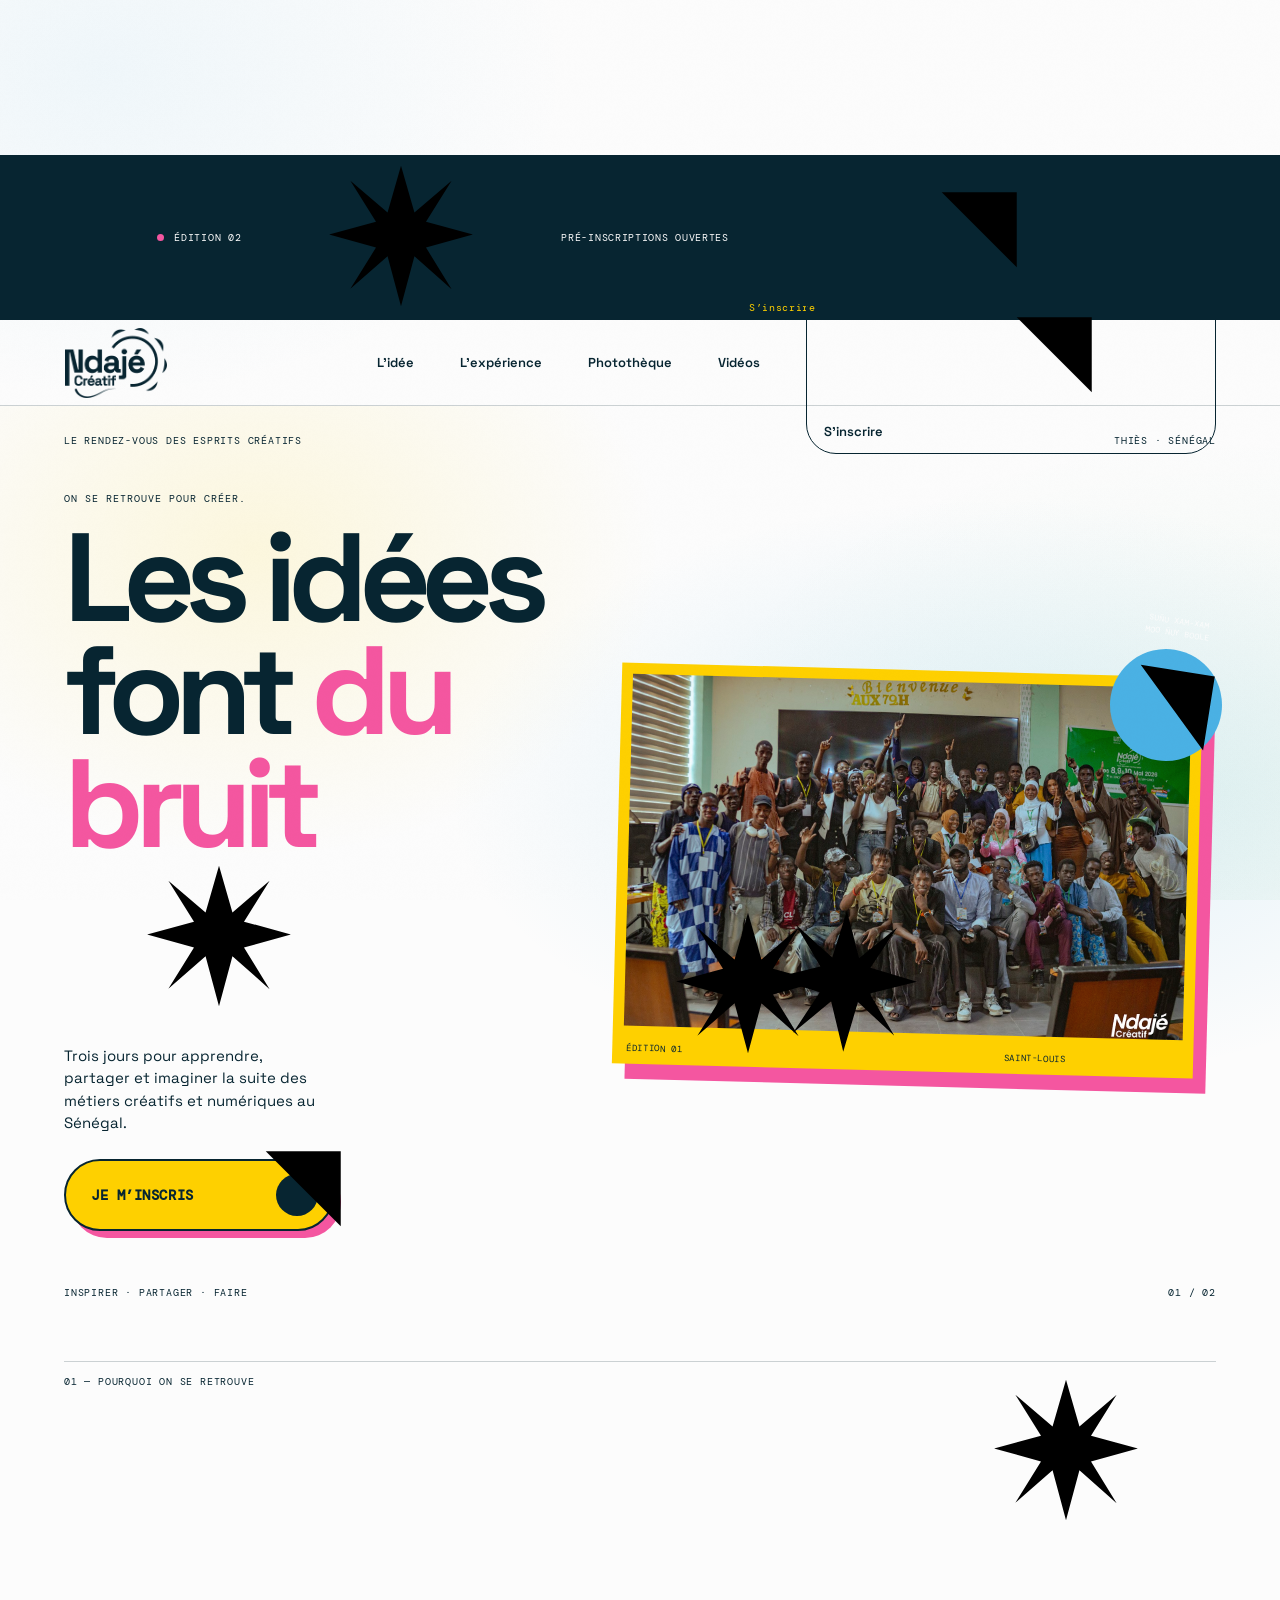
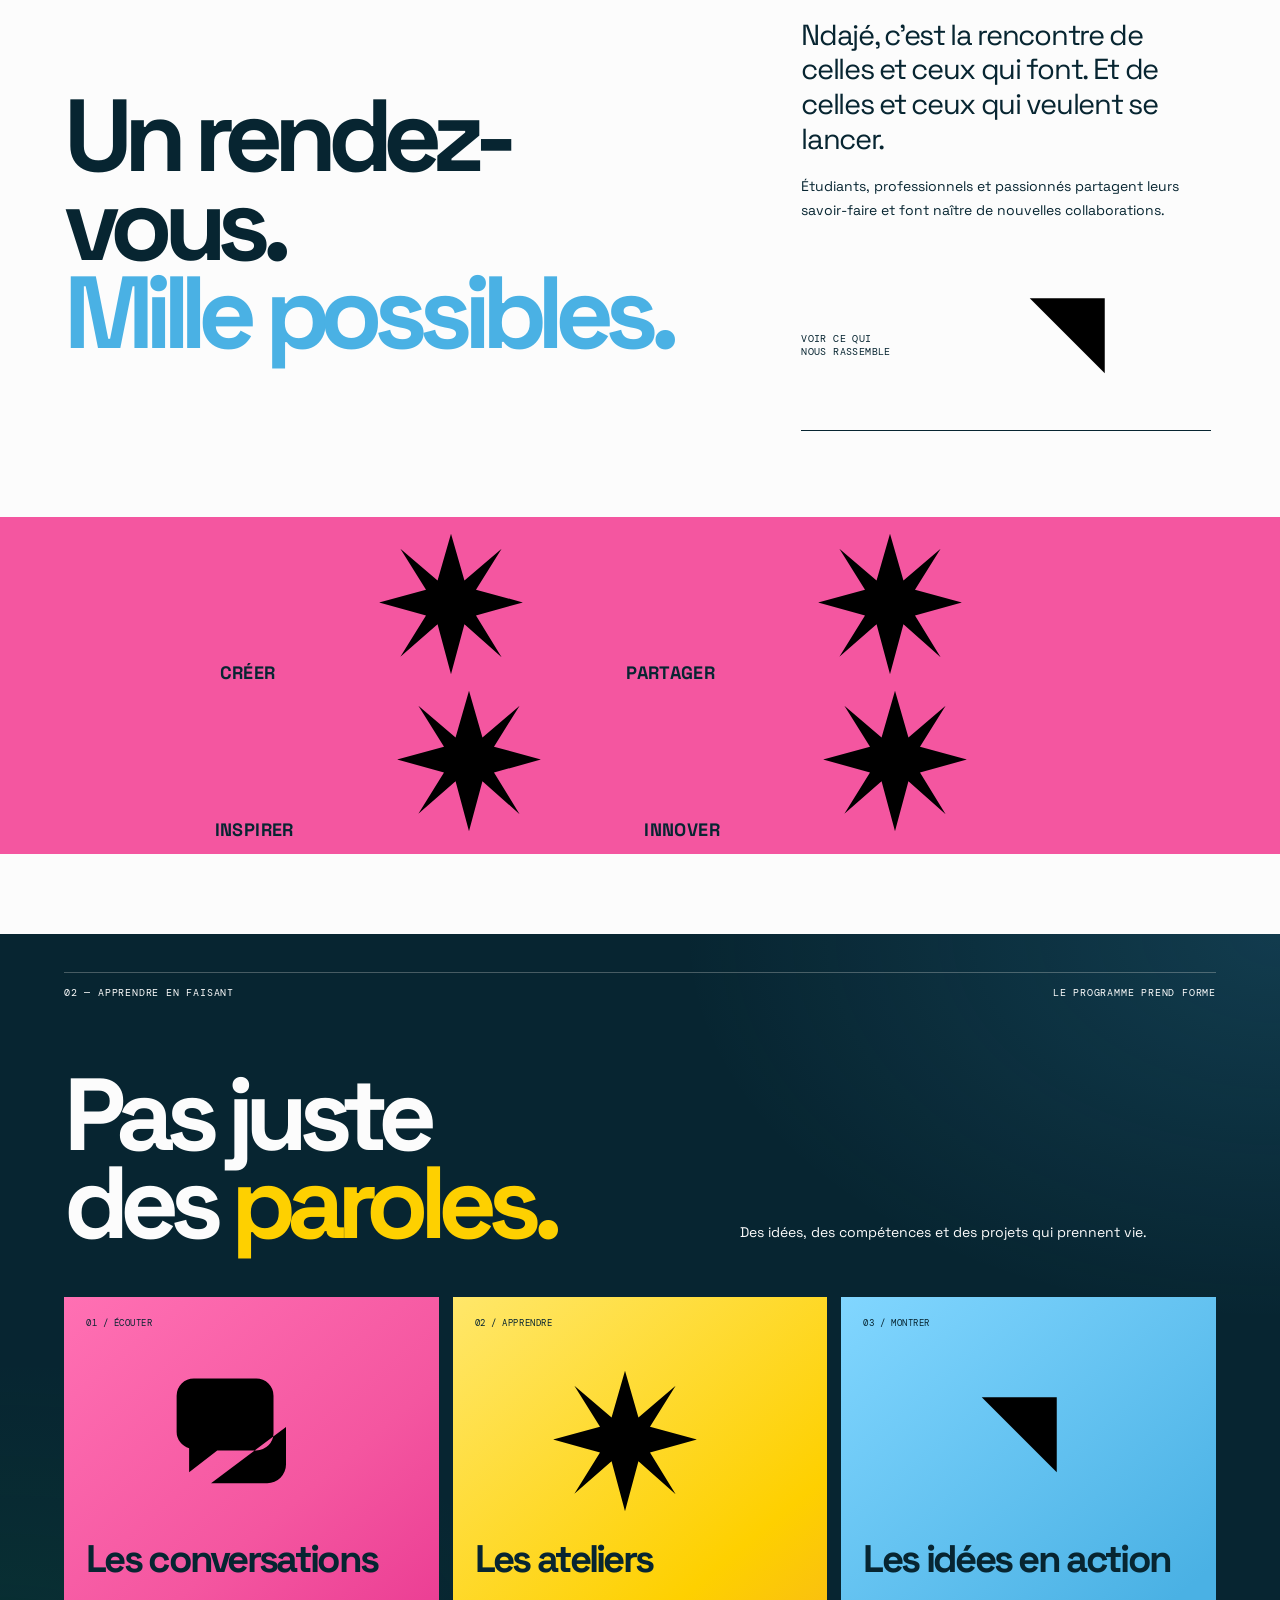
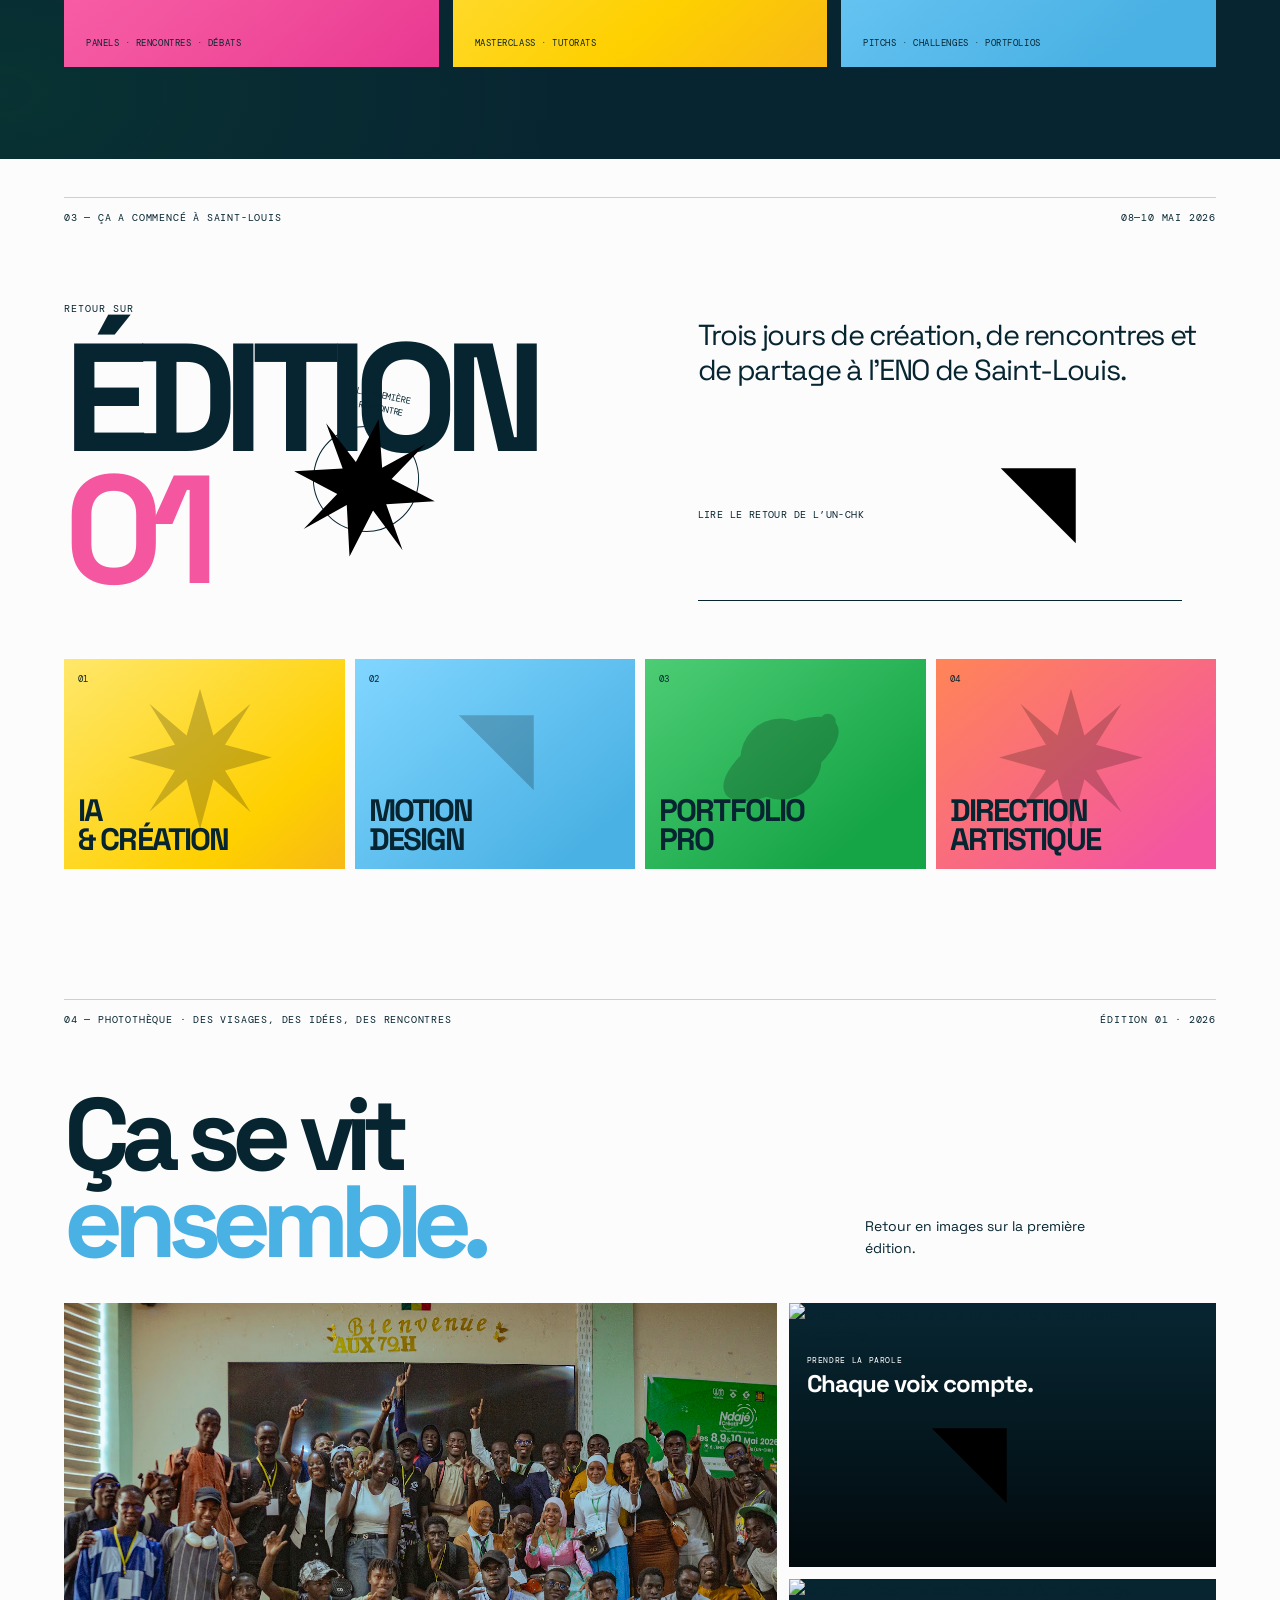
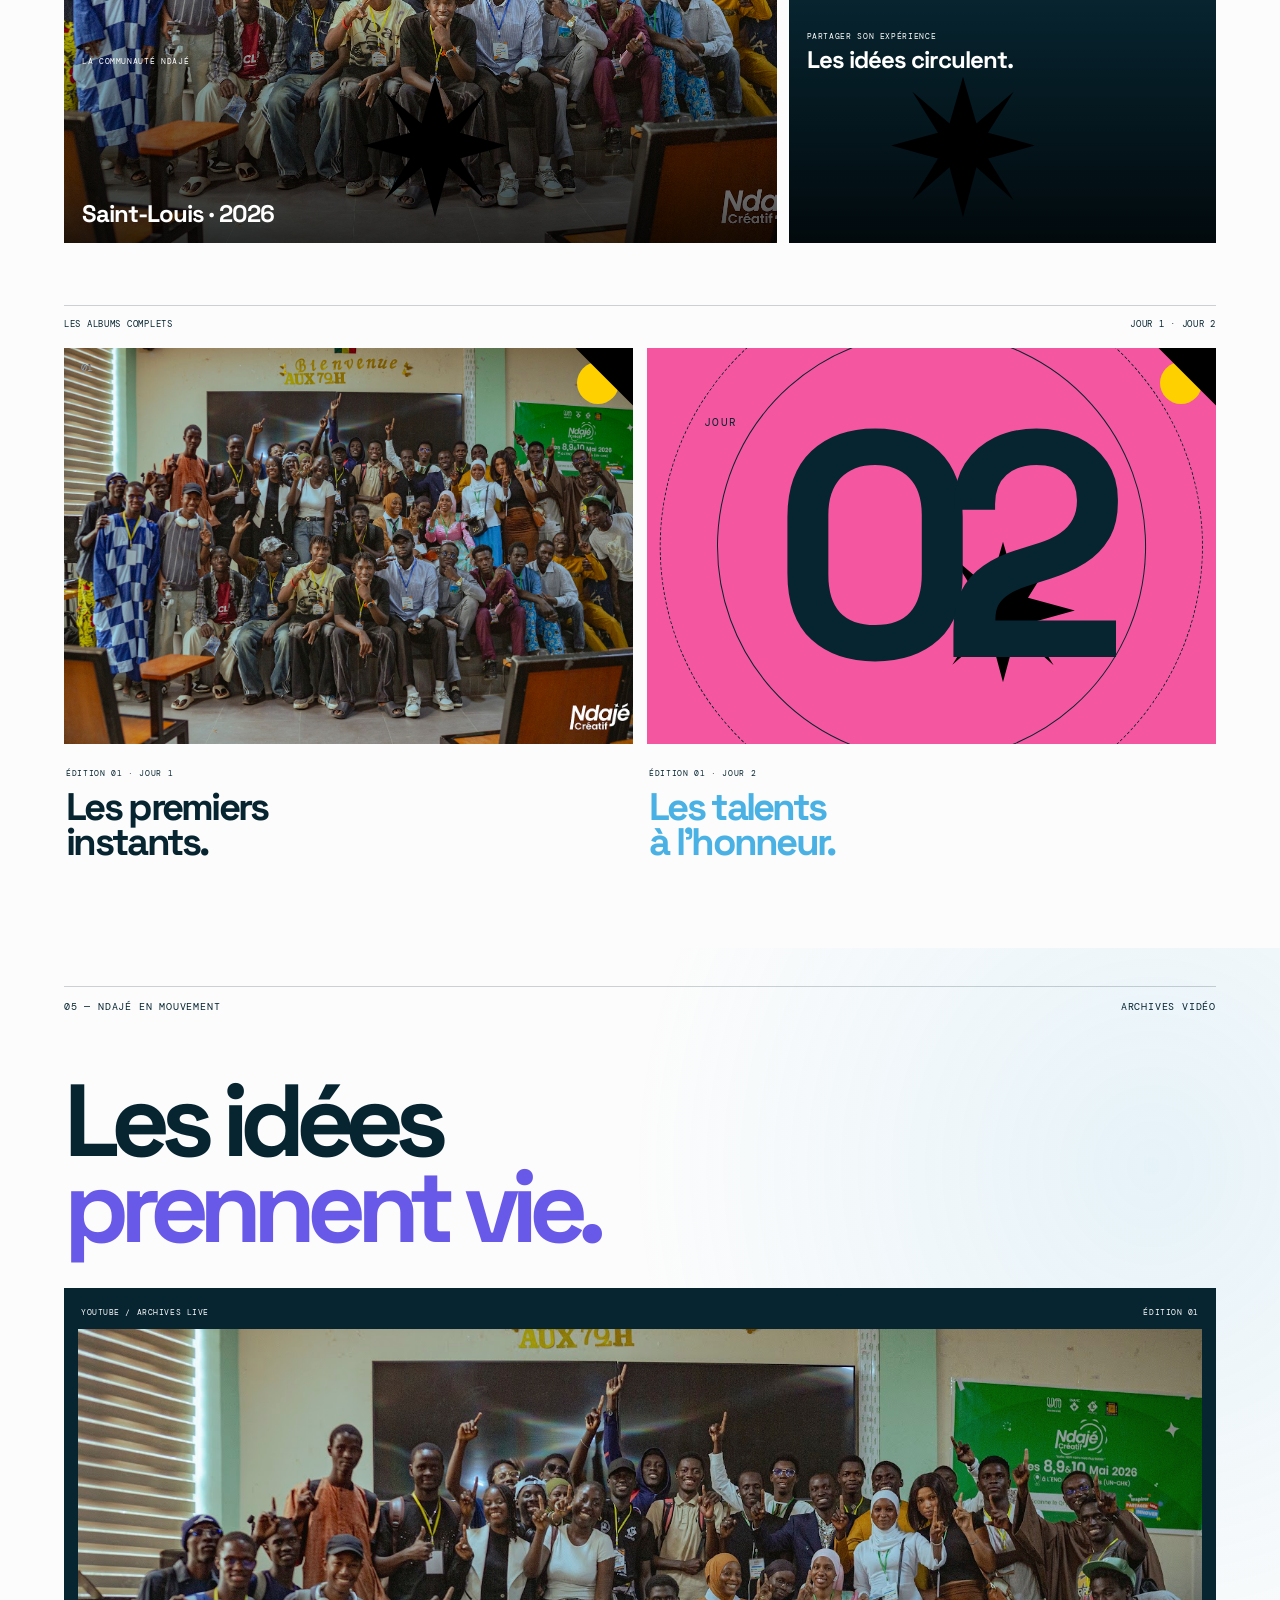
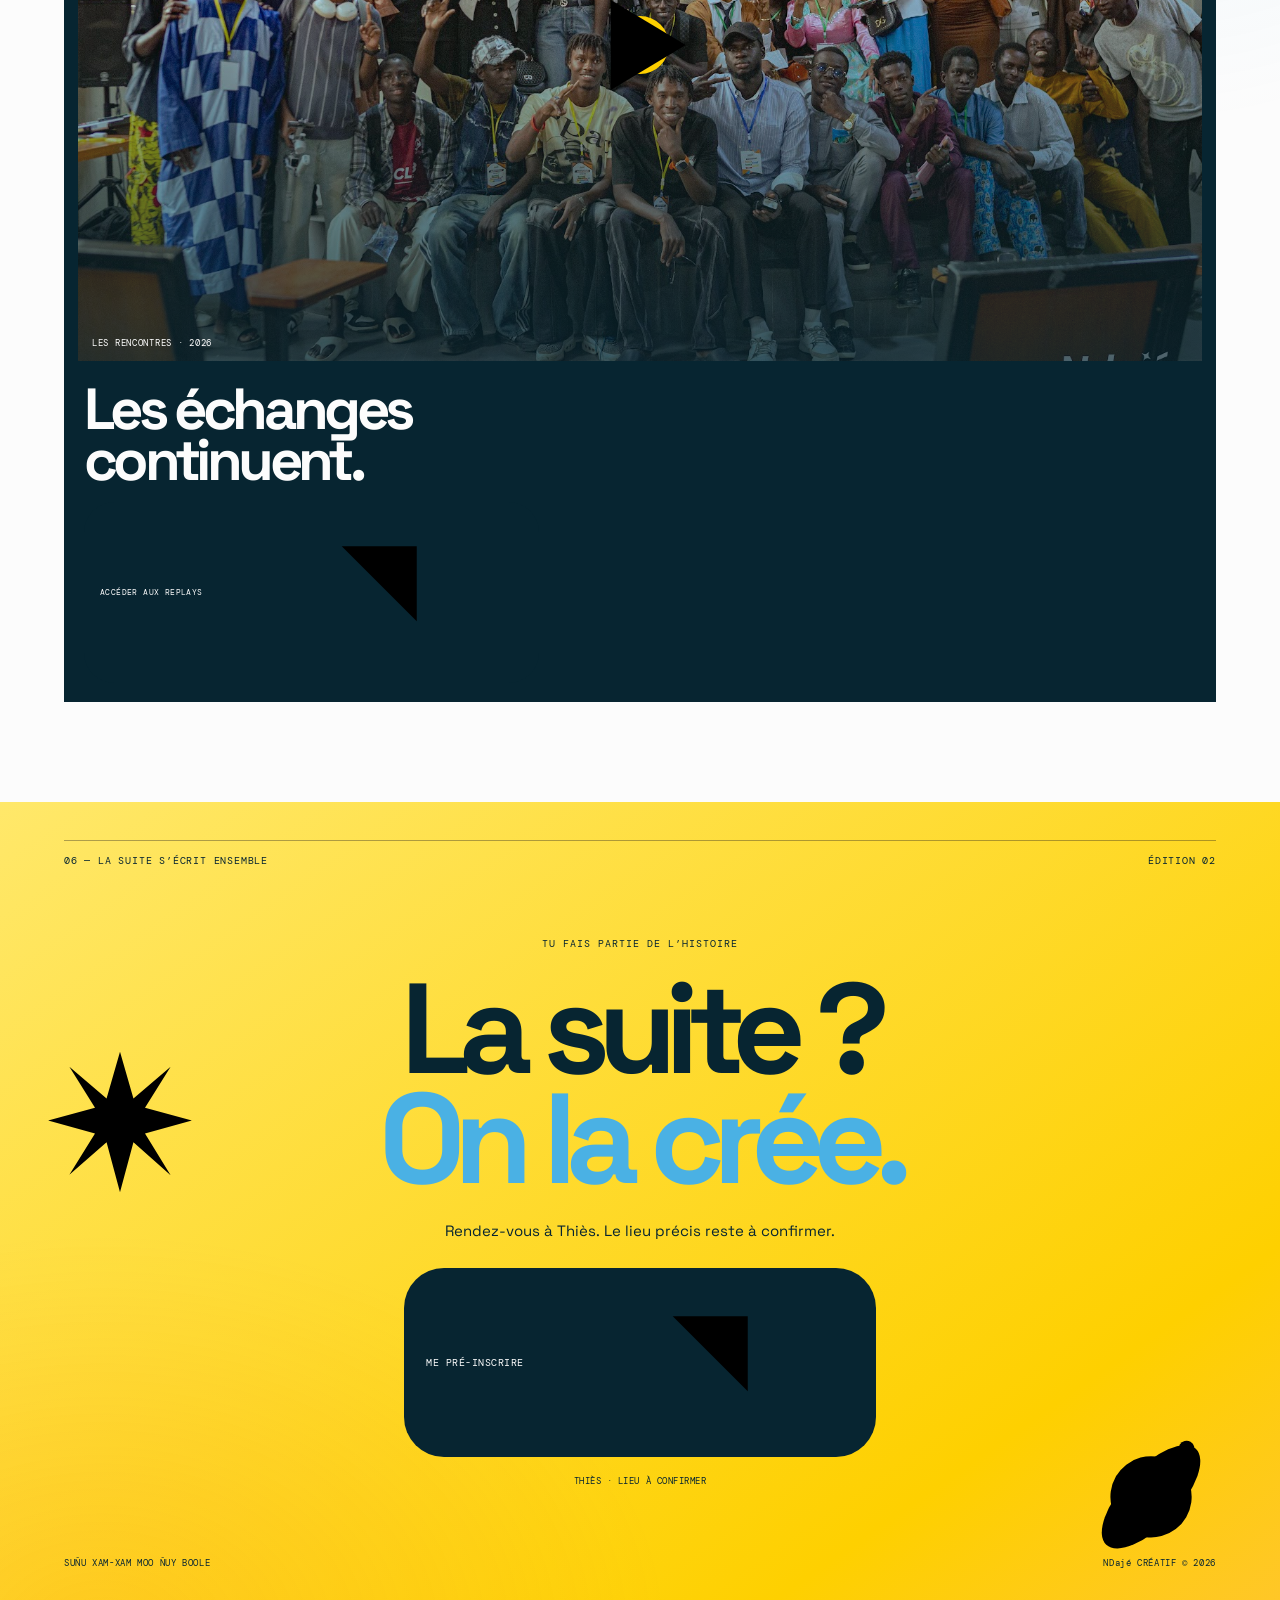
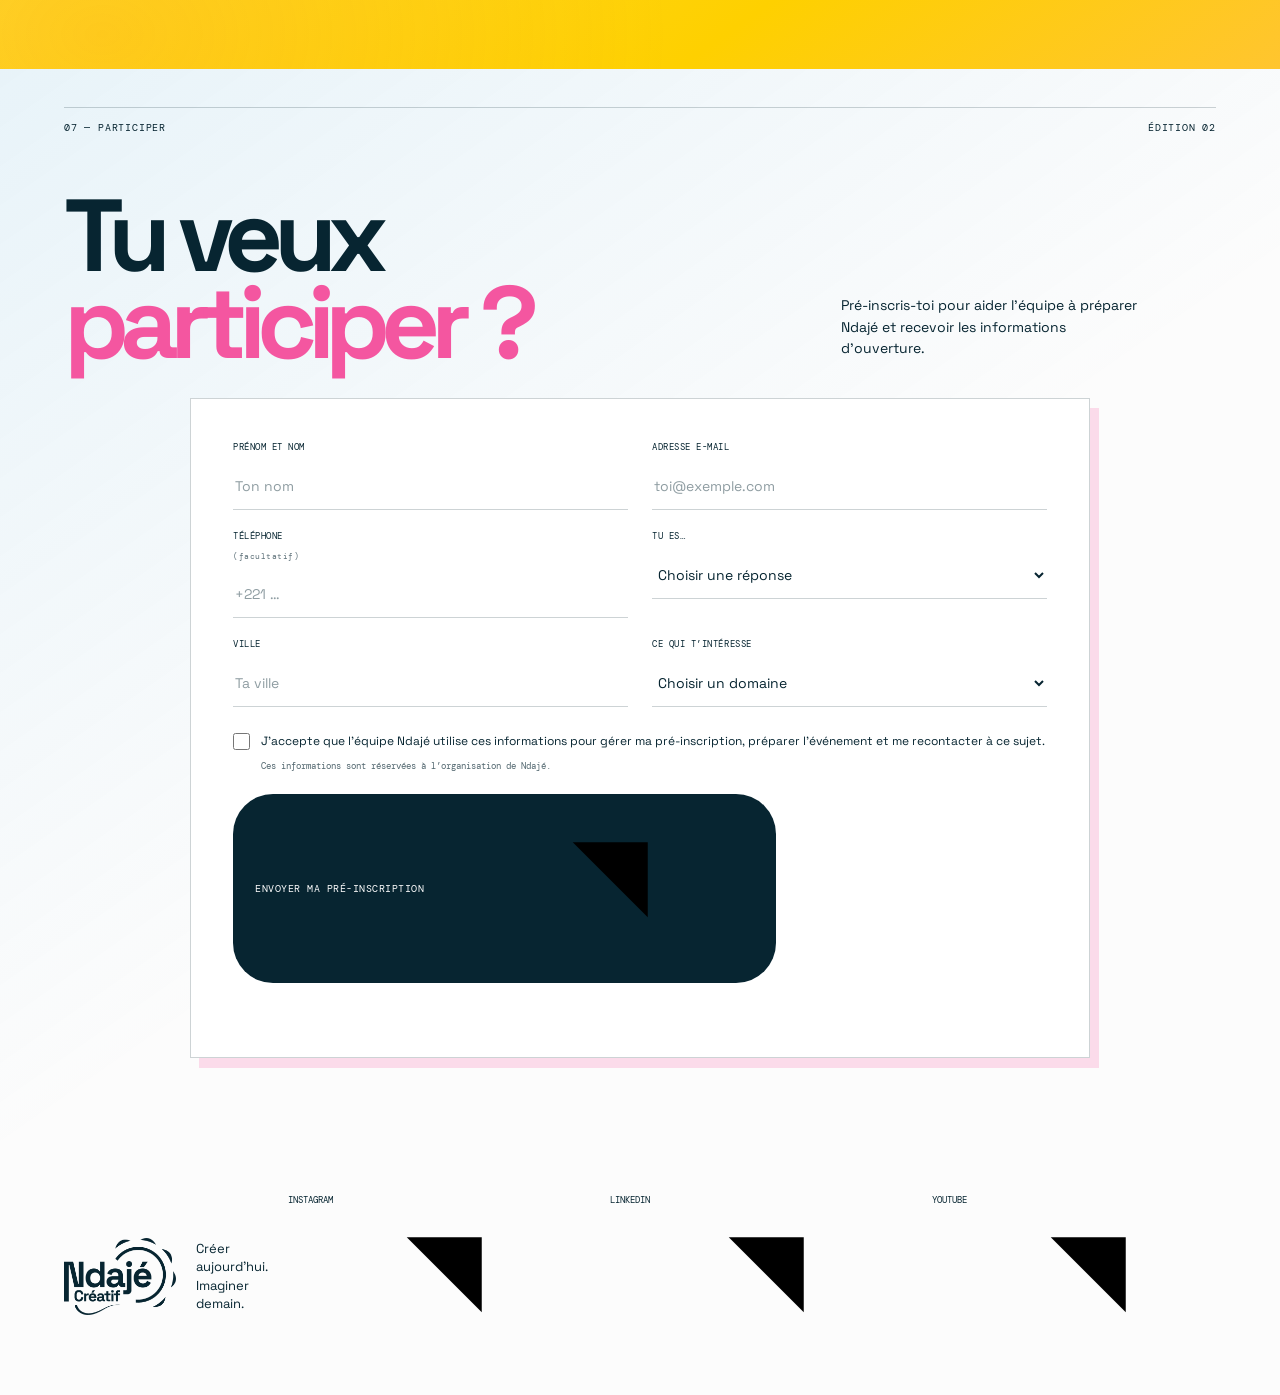
==== commit a6601b3b: "Remplacer les ornements typographiques par des icônes vectorielles" ====
--- a/index.html
+++ b/index.html
@@ -15,12 +15,19 @@
   <link rel="stylesheet" href="photos.css">
 </head>
 <body>
-  <div class="announcement"><span class="dot"></span> ÉDITION 02 <span class="announce-divider">✳</span> PRÉ-INSCRIPTIONS OUVERTES <a href="#inscription">S’inscrire <span aria-hidden="true">↗</span></a></div>
+  <svg class="icon-library" xmlns="http://www.w3.org/2000/svg" aria-hidden="true" focusable="false">
+    <symbol id="icon-spark" viewBox="0 0 48 48"><path d="m24 1.5 4.3 15 11.9-10.2-8.2 13.1 15 4.1-15 4.2 8.2 13.3-11.9-10.5-4.3 16-4.3-16L7.8 40.9 16 27.7l-15-4.2 15-4.1L7.8 6.3l11.9 10.2z"/></symbol>
+    <symbol id="icon-arrow" viewBox="0 0 24 24"><path d="M5 19 19 5M7 5h12v12"/></symbol>
+    <symbol id="icon-orbit" viewBox="0 0 48 48"><circle cx="24" cy="24" r="13"/><ellipse cx="24" cy="24" rx="21" ry="9" transform="rotate(-32 24 24)"/><circle cx="39" cy="12" r="2.5" class="orbit-dot"/></symbol>
+    <symbol id="icon-dialogue" viewBox="0 0 48 48"><path d="M5 9.5A5.5 5.5 0 0 1 10.5 4h20A5.5 5.5 0 0 1 36 9.5v12a5.5 5.5 0 0 1-5.5 5.5H18l-9 7v-7.7a5.5 5.5 0 0 1-4-5.3zM16 37.5h18a6 6 0 0 0 6-6v-12"/></symbol>
+    <symbol id="icon-play" viewBox="0 0 24 24"><path d="M7 4.8v14.4L19 12z"/></symbol>
+  </svg>
+  <div class="announcement"><span class="dot"></span> ÉDITION 02 <span class="announce-divider" aria-hidden="true"><svg class="icon icon-spark"><use href="#icon-spark"/></svg></span> PRÉ-INSCRIPTIONS OUVERTES <a href="#inscription">S’inscrire <span aria-hidden="true"><svg class="icon icon-arrow"><use href="#icon-arrow"/></svg></span></a></div>
   <header class="site-header">
     <a class="wordmark" href="#accueil" aria-label="Ndajé Créatif, accueil"><img src="assets/ndaje-logo.png" alt="Ndajé Créatif"></a>
     <button class="menu-toggle" aria-expanded="false" aria-controls="main-nav"><span></span><span></span><b>Menu</b></button>
-    <nav id="main-nav" class="main-nav" aria-label="Navigation principale">
-      <a href="#idee">L’idée</a><a href="#experience">L’expérience</a><a href="#phototheque">Photothèque</a><a href="#videos">Vidéos</a><a class="nav-cta" href="#inscription">S’inscrire <span>↗</span></a>
+      <nav id="main-nav" class="main-nav" aria-label="Navigation principale">
+      <a href="#idee">L’idée</a><a href="#experience">L’expérience</a><a href="#phototheque">Photothèque</a><a href="#videos">Vidéos</a><a class="nav-cta" href="#inscription">S’inscrire <span aria-hidden="true"><svg class="icon icon-arrow"><use href="#icon-arrow"/></svg></span></a>
     </nav>
   </header>
 
@@ -29,66 +36,66 @@
       <div class="hero-topline"><span>LE RENDEZ-VOUS DES ESPRITS CRÉATIFS</span><span>THIÈS · SÉNÉGAL</span></div>
       <div class="hero-copy">
         <p class="eyebrow">ON SE RETROUVE POUR CRÉER.</p>
-        <h1>Les idées<br>font <span class="outline-word">du bruit</span><span class="asterisk">✳</span></h1>
+        <h1>Les idées<br>font <span class="outline-word">du bruit</span><svg class="icon icon-spark asterisk" aria-hidden="true"><use href="#icon-spark"/></svg></h1>
         <div class="hero-bottom">
           <p>Trois jours pour apprendre, partager et imaginer la suite des métiers créatifs et numériques au Sénégal.</p>
-          <a class="button-link hero-cta" href="#inscription" aria-label="Je m’inscris à l’édition 02 de Ndajé Créatif">JE M’INSCRIS <span>↗</span></a>
+          <a class="button-link hero-cta" href="#inscription" aria-label="Je m’inscris à l’édition 02 de Ndajé Créatif">JE M’INSCRIS <span aria-hidden="true"><svg class="icon icon-arrow"><use href="#icon-arrow"/></svg></span></a>
         </div>
       </div>
       <div class="hero-art" aria-hidden="true">
-        <div class="hero-photo-frame"><img class="hero-photo" src="assets/ndaje-groupe.jpg" alt="Les participants réunis lors de la première édition de Ndajé Créatif"><span class="hero-photo-tag">ÉDITION 01 <b>✳</b> SAINT-LOUIS</span></div>
-        <div class="hero-photo-sticker">SUÑU XAM-XAM<br>MOO ÑUY BOOLE <span>↗</span></div>
-        <div class="hero-photo-star">✳</div>
+        <div class="hero-photo-frame"><img class="hero-photo" src="assets/ndaje-groupe.jpg" alt="Les participants réunis lors de la première édition de Ndajé Créatif"><span class="hero-photo-tag">ÉDITION 01 <b aria-hidden="true"><svg class="icon icon-spark"><use href="#icon-spark"/></svg></b> SAINT-LOUIS</span></div>
+        <div class="hero-photo-sticker">SUÑU XAM-XAM<br>MOO ÑUY BOOLE <span aria-hidden="true"><svg class="icon icon-arrow"><use href="#icon-arrow"/></svg></span></div>
+        <div class="hero-photo-star" aria-hidden="true"><svg class="icon icon-spark"><use href="#icon-spark"/></svg></div>
       </div>
       <div class="hero-foot"><span>INSPIRER · PARTAGER · FAIRE</span><span>01 / 02</span></div>
     </section>
 
     <section class="intro section-pad" id="idee">
-      <div class="section-label"><span>01 — POURQUOI ON SE RETROUVE</span><span>✳</span></div>
+      <div class="section-label"><span>01 — POURQUOI ON SE RETROUVE</span><span class="section-mark" aria-hidden="true"><svg class="icon icon-spark"><use href="#icon-spark"/></svg></span></div>
       <div class="intro-grid">
         <h2>Un rendez-vous.<br><em>Mille possibles.</em></h2>
-        <div class="intro-copy"><p class="lead">Ndajé, c’est la rencontre de celles et ceux qui font. Et de celles et ceux qui veulent se lancer.</p><p>Étudiants, professionnels et passionnés partagent leurs savoir-faire et font naître de nouvelles collaborations.</p><a class="text-link" href="#experience">VOIR CE QUI NOUS RASSEMBLE <span>↘</span></a></div>
+        <div class="intro-copy"><p class="lead">Ndajé, c’est la rencontre de celles et ceux qui font. Et de celles et ceux qui veulent se lancer.</p><p>Étudiants, professionnels et passionnés partagent leurs savoir-faire et font naître de nouvelles collaborations.</p><a class="text-link" href="#experience">VOIR CE QUI NOUS RASSEMBLE <span aria-hidden="true"><svg class="icon icon-arrow"><use href="#icon-arrow"/></svg></span></a></div>
       </div>
-      <div class="marquee" aria-label="Créer, partager, inspirer"><div>CRÉER <b>✳</b> PARTAGER <b>✳</b> INSPIRER <b>✳</b> INNOVER <b>✳</b></div></div>
+      <div class="marquee" aria-label="Créer, partager, inspirer"><div>CRÉER <b aria-hidden="true"><svg class="icon icon-spark"><use href="#icon-spark"/></svg></b> PARTAGER <b aria-hidden="true"><svg class="icon icon-spark"><use href="#icon-spark"/></svg></b> INSPIRER <b aria-hidden="true"><svg class="icon icon-spark"><use href="#icon-spark"/></svg></b> INNOVER <b aria-hidden="true"><svg class="icon icon-spark"><use href="#icon-spark"/></svg></b></div></div>
     </section>
 
     <section class="experience section-pad" id="experience">
       <div class="section-label light"><span>02 — APPRENDRE EN FAISANT</span><span>LE PROGRAMME PREND FORME</span></div>
       <div class="experience-head"><h2>Pas juste<br>des <span>paroles.</span></h2><p>Des idées, des compétences et des projets qui prennent vie.</p></div>
       <div class="experience-grid">
-        <article class="exp-card exp-pink"><span class="card-index">01 / ÉCOUTER</span><div class="card-symbol">◉</div><h3>Les conversations</h3><span class="card-bottom">PANELS · RENCONTRES · DÉBATS</span></article>
-        <article class="exp-card exp-yellow"><span class="card-index">02 / APPRENDRE</span><div class="card-symbol">✳</div><h3>Les ateliers</h3><span class="card-bottom">MASTERCLASS · TUTORATS</span></article>
-        <article class="exp-card exp-blue"><span class="card-index">03 / MONTRER</span><div class="card-symbol">↗</div><h3>Les idées en action</h3><span class="card-bottom">PITCHS · CHALLENGES · PORTFOLIOS</span></article>
+        <article class="exp-card exp-pink"><span class="card-index">01 / ÉCOUTER</span><div class="card-symbol"><svg class="icon icon-dialogue" aria-hidden="true"><use href="#icon-dialogue"/></svg></div><h3>Les conversations</h3><span class="card-bottom">PANELS · RENCONTRES · DÉBATS</span></article>
+        <article class="exp-card exp-yellow"><span class="card-index">02 / APPRENDRE</span><div class="card-symbol"><svg class="icon icon-spark" aria-hidden="true"><use href="#icon-spark"/></svg></div><h3>Les ateliers</h3><span class="card-bottom">MASTERCLASS · TUTORATS</span></article>
+        <article class="exp-card exp-blue"><span class="card-index">03 / MONTRER</span><div class="card-symbol"><svg class="icon icon-arrow" aria-hidden="true"><use href="#icon-arrow"/></svg></div><h3>Les idées en action</h3><span class="card-bottom">PITCHS · CHALLENGES · PORTFOLIOS</span></article>
       </div>
     </section>
 
     <section class="edition section-pad" id="souvenirs">
       <div class="section-label"><span>03 — ÇA A COMMENCÉ À SAINT-LOUIS</span><span>08—10 MAI 2026</span></div>
       <div class="edition-grid">
-        <div class="edition-title"><p class="eyebrow">RETOUR SUR</p><h2>ÉDITION<br><span>01</span></h2><div class="edition-stamp">LA PREMIÈRE<br>RENCONTRE <b>✳</b></div></div>
-        <div class="edition-content"><p class="lead">Trois jours de création, de rencontres et de partage à l’ENO de Saint-Louis.</p><a class="text-link" href="https://www.unchk.sn/1ere-edition-du-ndaje-creatif-le-futur-des-metiers-creatifs-et-numerique-au-coeur-des-echanges/" target="_blank" rel="noreferrer">LIRE LE RETOUR DE L’UN-CHK <span>↗</span></a></div>
+        <div class="edition-title"><p class="eyebrow">RETOUR SUR</p><h2>ÉDITION<br><span>01</span></h2><div class="edition-stamp">LA PREMIÈRE<br>RENCONTRE <b aria-hidden="true"><svg class="icon icon-spark"><use href="#icon-spark"/></svg></b></div></div>
+        <div class="edition-content"><p class="lead">Trois jours de création, de rencontres et de partage à l’ENO de Saint-Louis.</p><a class="text-link" href="https://www.unchk.sn/1ere-edition-du-ndaje-creatif-le-futur-des-metiers-creatifs-et-numerique-au-coeur-des-echanges/" target="_blank" rel="noreferrer">LIRE LE RETOUR DE L’UN-CHK <span aria-hidden="true"><svg class="icon icon-arrow"><use href="#icon-arrow"/></svg></span></a></div>
       </div>
-      <div class="memory-strip" aria-label="Les thèmes de l’édition 2026"><div class="memory-tile tile-1"><span>01</span><b>IA<br>& CRÉATION</b><i>✳</i></div><div class="memory-tile tile-2"><span>02</span><b>MOTION<br>DESIGN</b><i>↗</i></div><div class="memory-tile tile-3"><span>03</span><b>PORTFOLIO<br>PRO</b><i>◉</i></div><div class="memory-tile tile-4"><span>04</span><b>DIRECTION<br>ARTISTIQUE</b><i>✳</i></div></div>
+      <div class="memory-strip" aria-label="Les thèmes de l’édition 2026"><div class="memory-tile tile-1"><span>01</span><b>IA<br>& CRÉATION</b><i aria-hidden="true"><svg class="icon icon-spark"><use href="#icon-spark"/></svg></i></div><div class="memory-tile tile-2"><span>02</span><b>MOTION<br>DESIGN</b><i aria-hidden="true"><svg class="icon icon-arrow"><use href="#icon-arrow"/></svg></i></div><div class="memory-tile tile-3"><span>03</span><b>PORTFOLIO<br>PRO</b><i aria-hidden="true"><svg class="icon icon-orbit"><use href="#icon-orbit"/></svg></i></div><div class="memory-tile tile-4"><span>04</span><b>DIRECTION<br>ARTISTIQUE</b><i aria-hidden="true"><svg class="icon icon-spark"><use href="#icon-spark"/></svg></i></div></div>
     </section>
 
     <section class="photo-story section-pad" id="phototheque">
       <div class="section-label"><span>04 — PHOTOTHÈQUE · DES VISAGES, DES IDÉES, DES RENCONTRES</span><span>ÉDITION 01 · 2026</span></div>
       <div class="photo-story-head"><h2>Ça se vit<br><em>ensemble.</em></h2><p>Retour en images sur la première édition.</p></div>
       <div class="photo-grid">
-        <figure class="photo-main"><img src="assets/ndaje-groupe.jpg" alt="Les participants réunis lors de la première édition de Ndajé Créatif" loading="lazy"><figcaption><span>LA COMMUNAUTÉ NDAJÉ</span><b>Saint-Louis · 2026 <i>✳</i></b></figcaption></figure>
+        <figure class="photo-main"><img src="assets/ndaje-groupe.jpg" alt="Les participants réunis lors de la première édition de Ndajé Créatif" loading="lazy"><figcaption><span>LA COMMUNAUTÉ NDAJÉ</span><b>Saint-Louis · 2026 <i aria-hidden="true"><svg class="icon icon-spark"><use href="#icon-spark"/></svg></i></b></figcaption></figure>
         <div class="photo-side">
-          <figure><img src="https://lh3.googleusercontent.com/d/1HqTrYJYAYBALj17AwGXeg8dm1MQVCFsB=w1200" alt="Une participante prend la parole pendant la rencontre" loading="lazy"><figcaption><span>PRENDRE LA PAROLE</span><b>Chaque voix compte. <i>↗</i></b></figcaption></figure>
-          <figure><img src="https://lh3.googleusercontent.com/d/1UAK0Z_zaSAnbEcKGdIxFHmqg9e8ovekw=w1200" alt="Un participant s’exprime lors d’un échange" loading="lazy"><figcaption><span>PARTAGER SON EXPÉRIENCE</span><b>Les idées circulent. <i>✳</i></b></figcaption></figure>
+          <figure><img src="https://lh3.googleusercontent.com/d/1HqTrYJYAYBALj17AwGXeg8dm1MQVCFsB=w1200" alt="Une participante prend la parole pendant la rencontre" loading="lazy"><figcaption><span>PRENDRE LA PAROLE</span><b>Chaque voix compte. <i aria-hidden="true"><svg class="icon icon-arrow"><use href="#icon-arrow"/></svg></i></b></figcaption></figure>
+          <figure><img src="https://lh3.googleusercontent.com/d/1UAK0Z_zaSAnbEcKGdIxFHmqg9e8ovekw=w1200" alt="Un participant s’exprime lors d’un échange" loading="lazy"><figcaption><span>PARTAGER SON EXPÉRIENCE</span><b>Les idées circulent. <i aria-hidden="true"><svg class="icon icon-spark"><use href="#icon-spark"/></svg></i></b></figcaption></figure>
         </div>
       </div>
       <div class="album-heading"><span>LES ALBUMS COMPLETS</span><span>JOUR 1 · JOUR 2</span></div>
       <div class="album-grid">
         <a class="album-card album-day-one" href="https://drive.google.com/drive/folders/1PyChNlTSTamgTBCdHqTo60yFja6qzguV" target="_blank" rel="noreferrer">
-          <div class="album-cover"><img src="assets/ndaje-groupe.jpg" alt=""><span class="album-number">01</span><span class="album-arrow">↗</span></div>
+          <div class="album-cover"><img src="assets/ndaje-groupe.jpg" alt=""><span class="album-number">01</span><span class="album-arrow" aria-hidden="true"><svg class="icon icon-arrow"><use href="#icon-arrow"/></svg></span></div>
           <div class="album-meta"><div><span>ÉDITION 01 · JOUR 1</span><h3>Les premiers<br>instants.</h3></div></div>
         </a>
         <a class="album-card album-day-two" href="https://drive.google.com/drive/folders/1Uk35Wj8-nuz7ZselroIyKExA0qVextFY" target="_blank" rel="noreferrer">
-          <div class="album-cover"><div class="album-day-two-art"><span>JOUR</span><b>02</b><i>✳</i></div><span class="album-arrow">↗</span></div>
+          <div class="album-cover"><div class="album-day-two-art"><span>JOUR</span><b>02</b><i aria-hidden="true"><svg class="icon icon-spark"><use href="#icon-spark"/></svg></i></div><span class="album-arrow" aria-hidden="true"><svg class="icon icon-arrow"><use href="#icon-arrow"/></svg></span></div>
           <div class="album-meta"><div><span>ÉDITION 01 · JOUR 2</span><h3>Les talents<br>à l’honneur.</h3></div></div>
         </a>
       </div>
@@ -100,16 +107,16 @@
       <div class="video-grid">
         <a class="stream-card" href="https://www.youtube.com/@Ndaj%C3%A9__creatif/streams" target="_blank" rel="noreferrer" aria-label="Voir les rediffusions de l’édition précédente sur YouTube">
           <div class="stream-card-top"><span>YOUTUBE / ARCHIVES LIVE</span><span>ÉDITION 01</span></div>
-          <div class="stream-graphic"><img src="assets/ndaje-groupe.jpg" alt="Les participants de la première édition de Ndajé Créatif"><span class="stream-play" aria-hidden="true">▶</span><span class="stream-thumb-label">LES RENCONTRES · 2026</span></div>
-          <div class="stream-card-copy"><h3>Les échanges<br>continuent.</h3><span class="stream-cta">ACCÉDER AUX REPLAYS <b>↗</b></span></div>
+          <div class="stream-graphic"><img src="assets/ndaje-groupe.jpg" alt="Les participants de la première édition de Ndajé Créatif"><span class="stream-play" aria-hidden="true"><svg class="icon icon-play"><use href="#icon-play"/></svg></span><span class="stream-thumb-label">LES RENCONTRES · 2026</span></div>
+          <div class="stream-card-copy"><h3>Les échanges<br>continuent.</h3><span class="stream-cta">ACCÉDER AUX REPLAYS <b aria-hidden="true"><svg class="icon icon-arrow"><use href="#icon-arrow"/></svg></b></span></div>
         </a>
       </div>
     </section>
 
     <section class="next-edition section-pad" id="edition">
-      <div class="next-shape shape-a">✳</div><div class="next-shape shape-b">↗</div>
+      <div class="next-shape shape-a" aria-hidden="true"><svg class="icon icon-spark"><use href="#icon-spark"/></svg></div><div class="next-shape shape-b" aria-hidden="true"><svg class="icon icon-orbit"><use href="#icon-orbit"/></svg></div>
       <div class="section-label"><span>06 — LA SUITE S’ÉCRIT ENSEMBLE</span><span>ÉDITION 02</span></div>
-      <div class="next-content"><p class="eyebrow">TU FAIS PARTIE DE L’HISTOIRE</p><h2>La suite ?<br><em>On la crée.</em></h2><p>Rendez-vous à Thiès. Le lieu précis reste à confirmer.</p><a class="button-link" href="#inscription">ME PRÉ-INSCRIRE <span>↘</span></a><small>THIÈS · LIEU À CONFIRMER</small></div>
+      <div class="next-content"><p class="eyebrow">TU FAIS PARTIE DE L’HISTOIRE</p><h2>La suite ?<br><em>On la crée.</em></h2><p>Rendez-vous à Thiès. Le lieu précis reste à confirmer.</p><a class="button-link" href="#inscription">ME PRÉ-INSCRIRE <span aria-hidden="true"><svg class="icon icon-arrow"><use href="#icon-arrow"/></svg></span></a><small>THIÈS · LIEU À CONFIRMER</small></div>
       <div class="next-bottom"><span>SUÑU XAM-XAM MOO ÑUY BOOLE</span><span>NDajé CRÉATIF © 2026</span></div>
     </section>
 
@@ -128,13 +135,13 @@
         <label class="registration-honeypot" aria-hidden="true">Ne pas remplir<input name="website" tabindex="-1" autocomplete="off"></label>
         <label class="registration-consent"><input type="checkbox" name="consent" value="true" required><span>J’accepte que l’équipe Ndajé utilise ces informations pour gérer ma pré-inscription, préparer l’événement et me recontacter à ce sujet.</span></label>
         <p class="registration-privacy">Ces informations sont réservées à l’organisation de Ndajé.</p>
-        <button class="button-link registration-submit" type="submit">ENVOYER MA PRÉ-INSCRIPTION <span>↗</span></button>
+        <button class="button-link registration-submit" type="submit">ENVOYER MA PRÉ-INSCRIPTION <span aria-hidden="true"><svg class="icon icon-arrow"><use href="#icon-arrow"/></svg></span></button>
         <p class="registration-status" role="status" aria-live="polite"></p>
       </form>
     </section>
   </main>
 
-  <footer class="site-footer"><a class="wordmark" href="#accueil" aria-label="Ndajé Créatif, accueil"><img src="assets/ndaje-logo.png" alt="Ndajé Créatif"></a><p>Créer aujourd’hui.<br>Imaginer demain.</p><div class="footer-links"><a href="https://www.instagram.com/ndajecreatif/" target="_blank" rel="noreferrer">INSTAGRAM ↗</a><a href="https://www.linkedin.com/company/ndaje-cr%C3%A9atif" target="_blank" rel="noreferrer">LINKEDIN ↗</a><a href="https://www.youtube.com/@Ndaj%C3%A9__creatif/streams" target="_blank" rel="noreferrer">YOUTUBE ↗</a></div></footer>
+  <footer class="site-footer"><a class="wordmark" href="#accueil" aria-label="Ndajé Créatif, accueil"><img src="assets/ndaje-logo.png" alt="Ndajé Créatif"></a><p>Créer aujourd’hui.<br>Imaginer demain.</p><div class="footer-links"><a href="https://www.instagram.com/ndajecreatif/" target="_blank" rel="noreferrer">INSTAGRAM <svg class="icon icon-arrow" aria-hidden="true"><use href="#icon-arrow"/></svg></a><a href="https://www.linkedin.com/company/ndaje-cr%C3%A9atif" target="_blank" rel="noreferrer">LINKEDIN <svg class="icon icon-arrow" aria-hidden="true"><use href="#icon-arrow"/></svg></a><a href="https://www.youtube.com/@Ndaj%C3%A9__creatif/streams" target="_blank" rel="noreferrer">YOUTUBE <svg class="icon icon-arrow" aria-hidden="true"><use href="#icon-arrow"/></svg></a></div></footer>
   <script src="signup-config.js"></script>
   <script src="script.js"></script>
 </body>
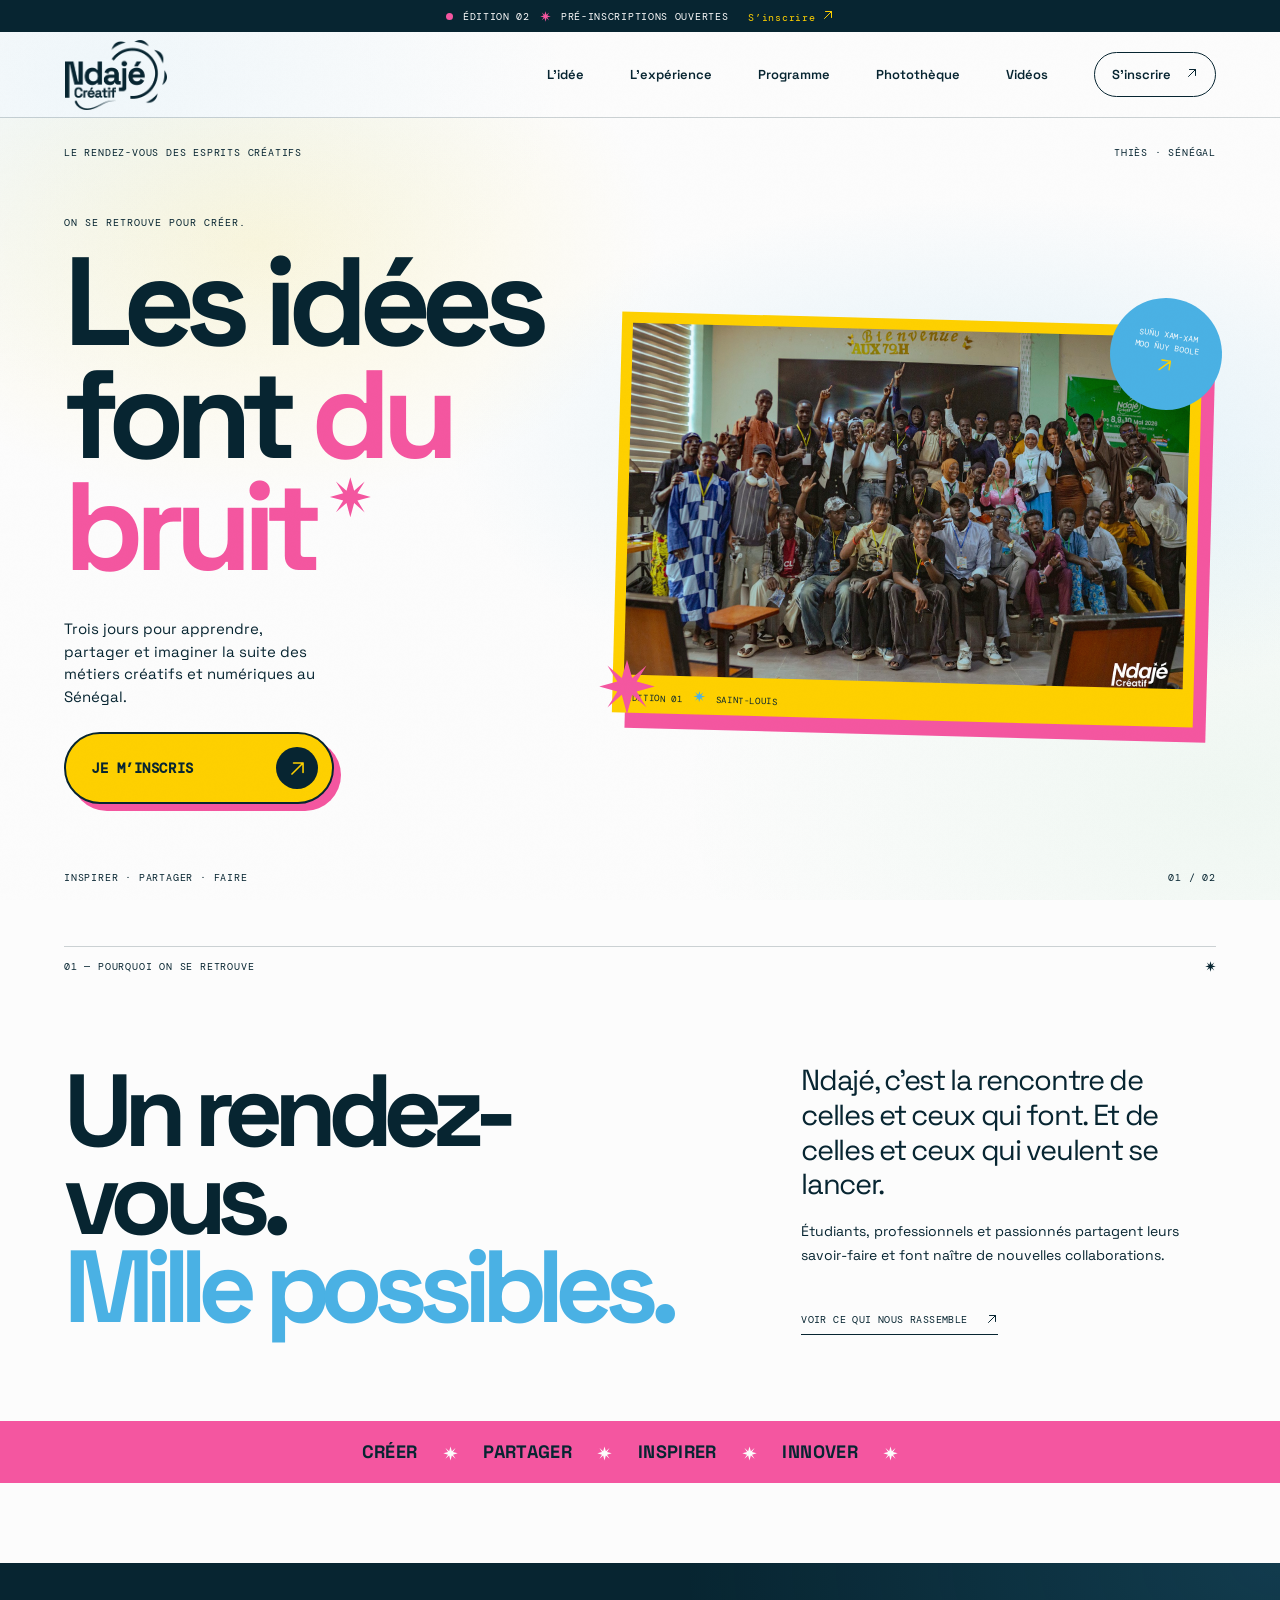
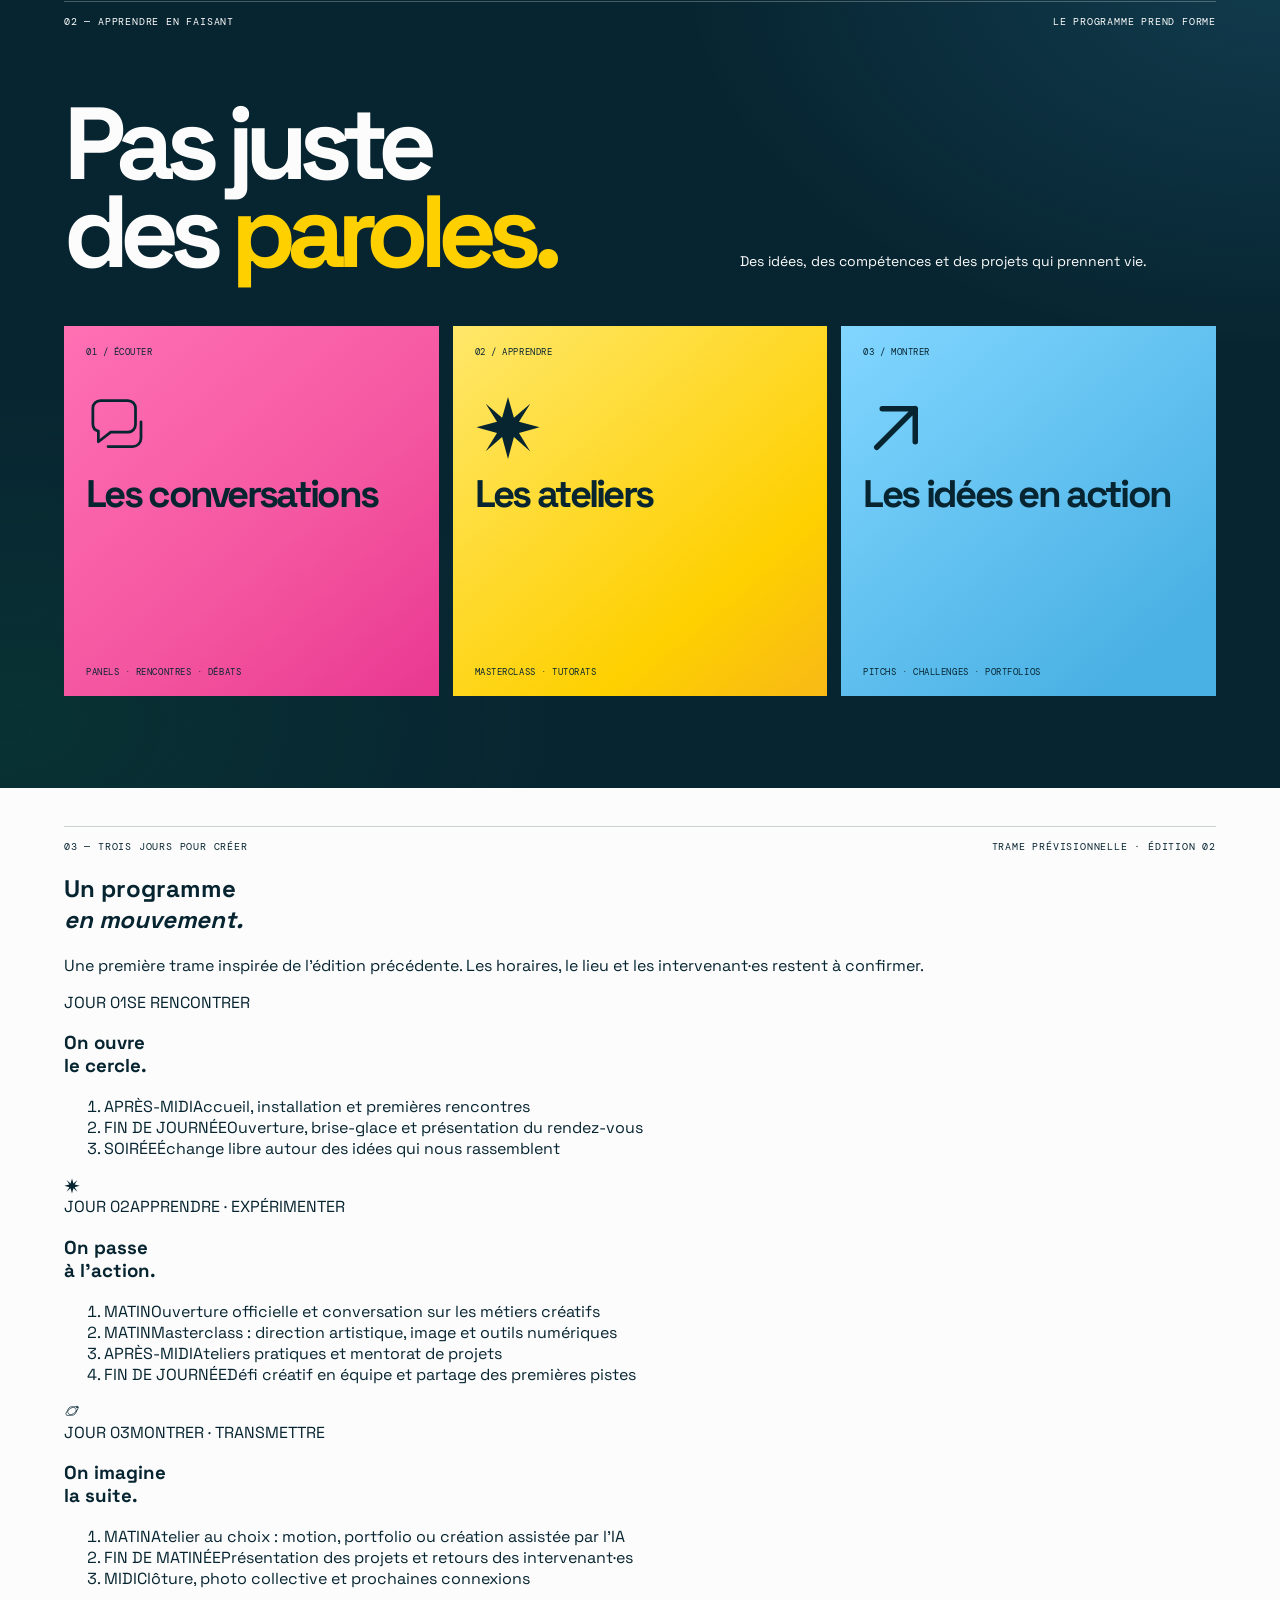
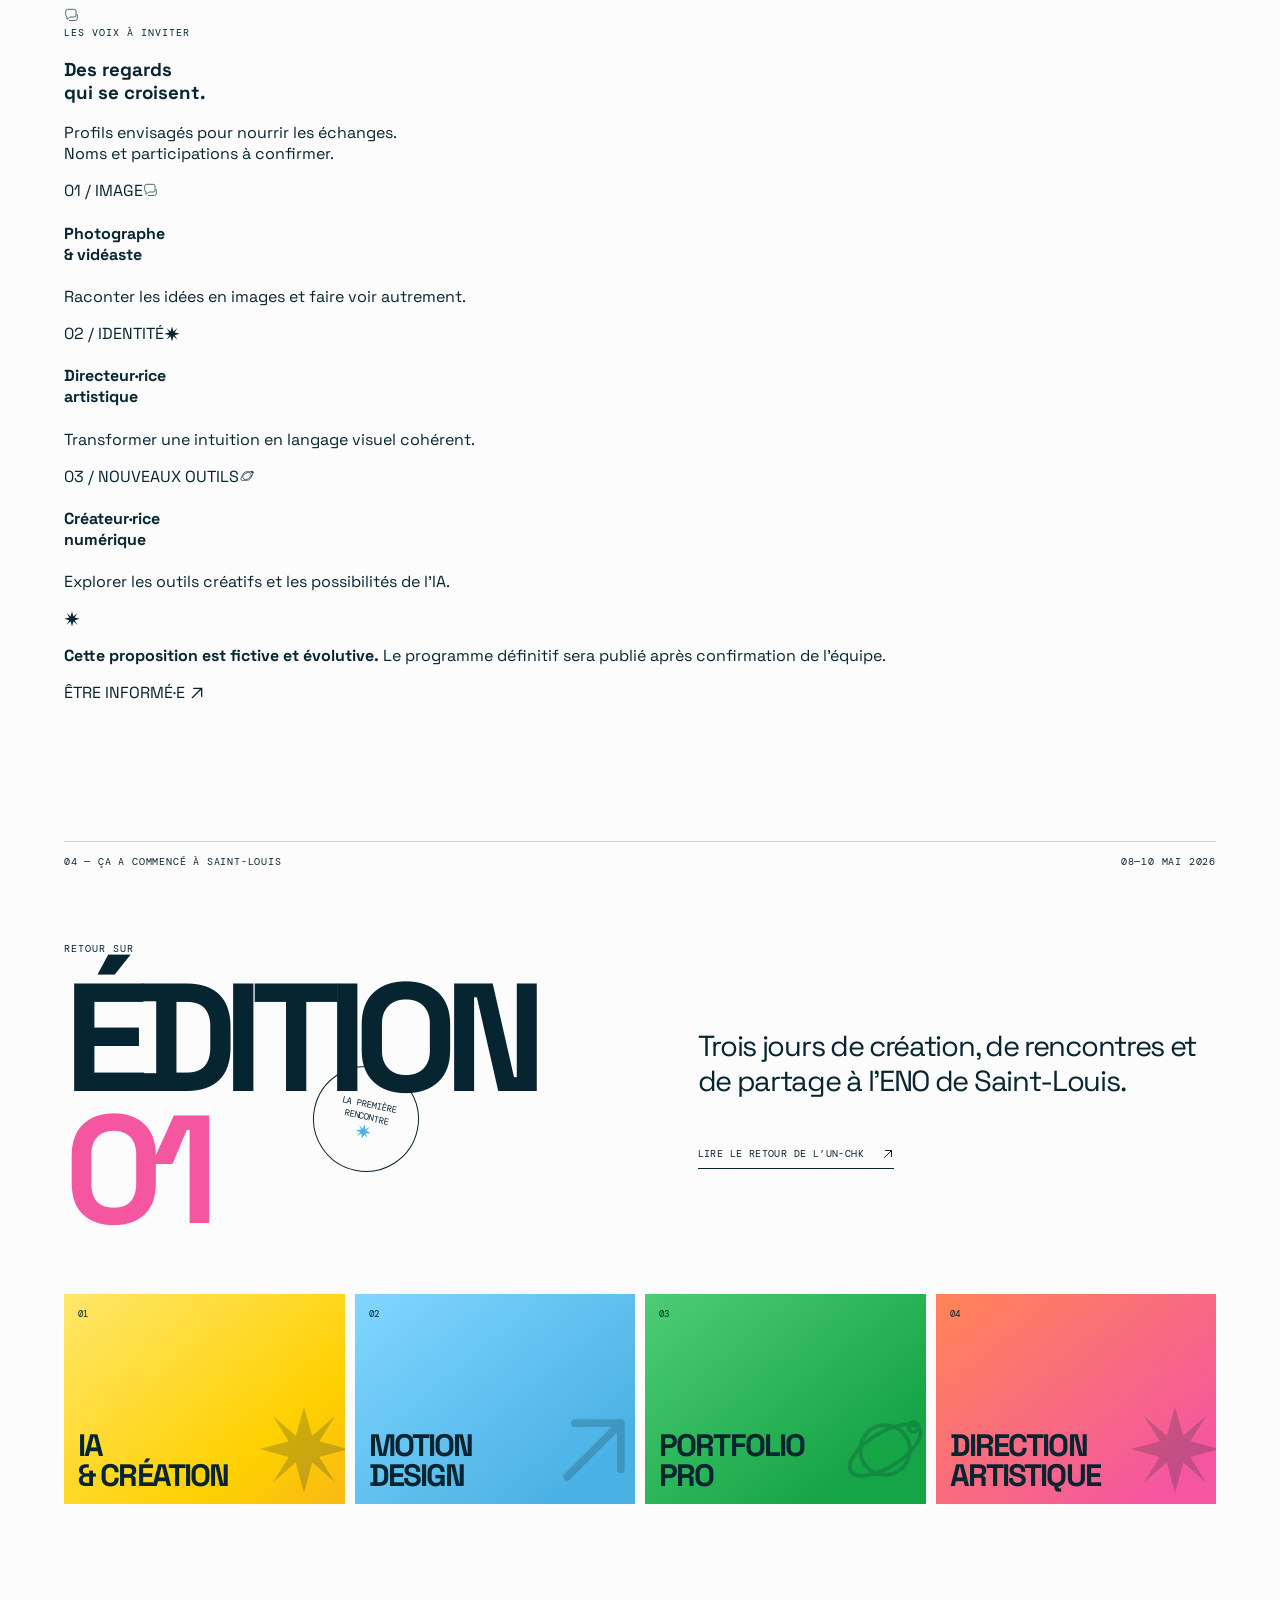
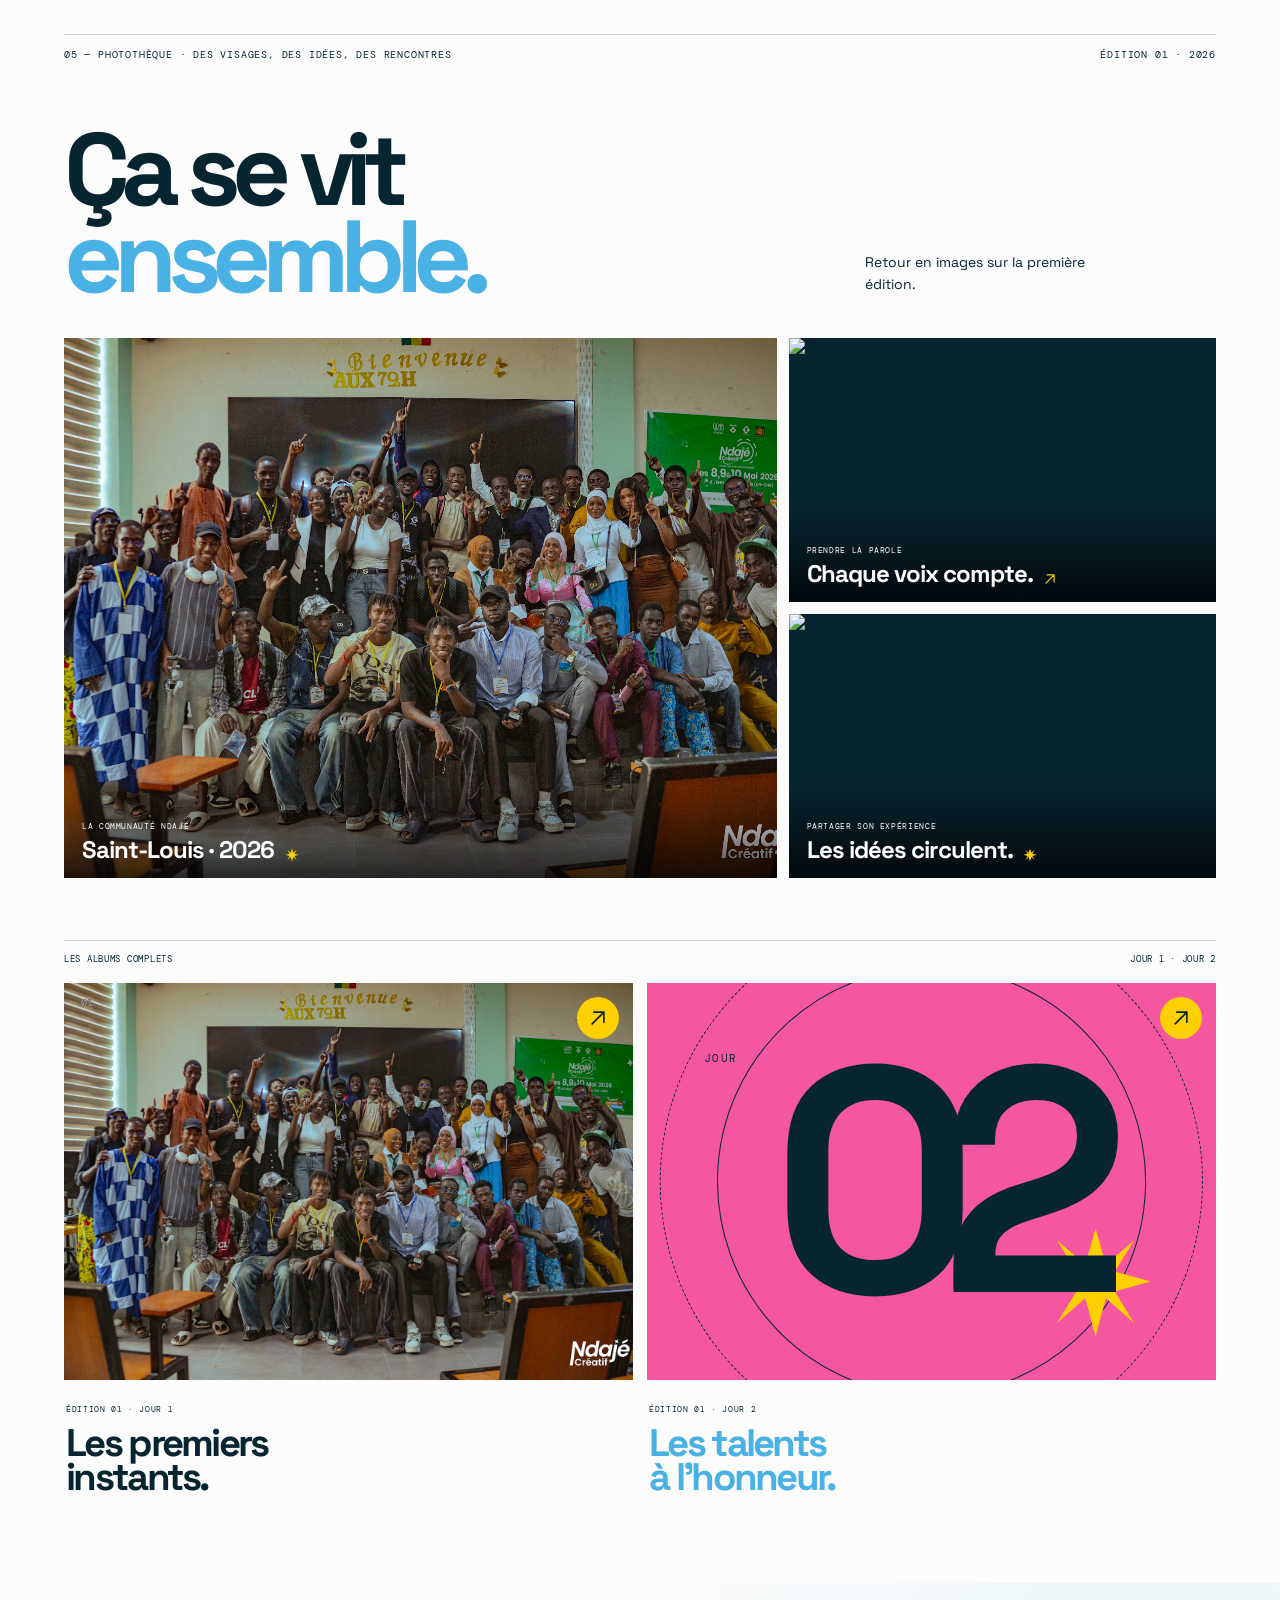
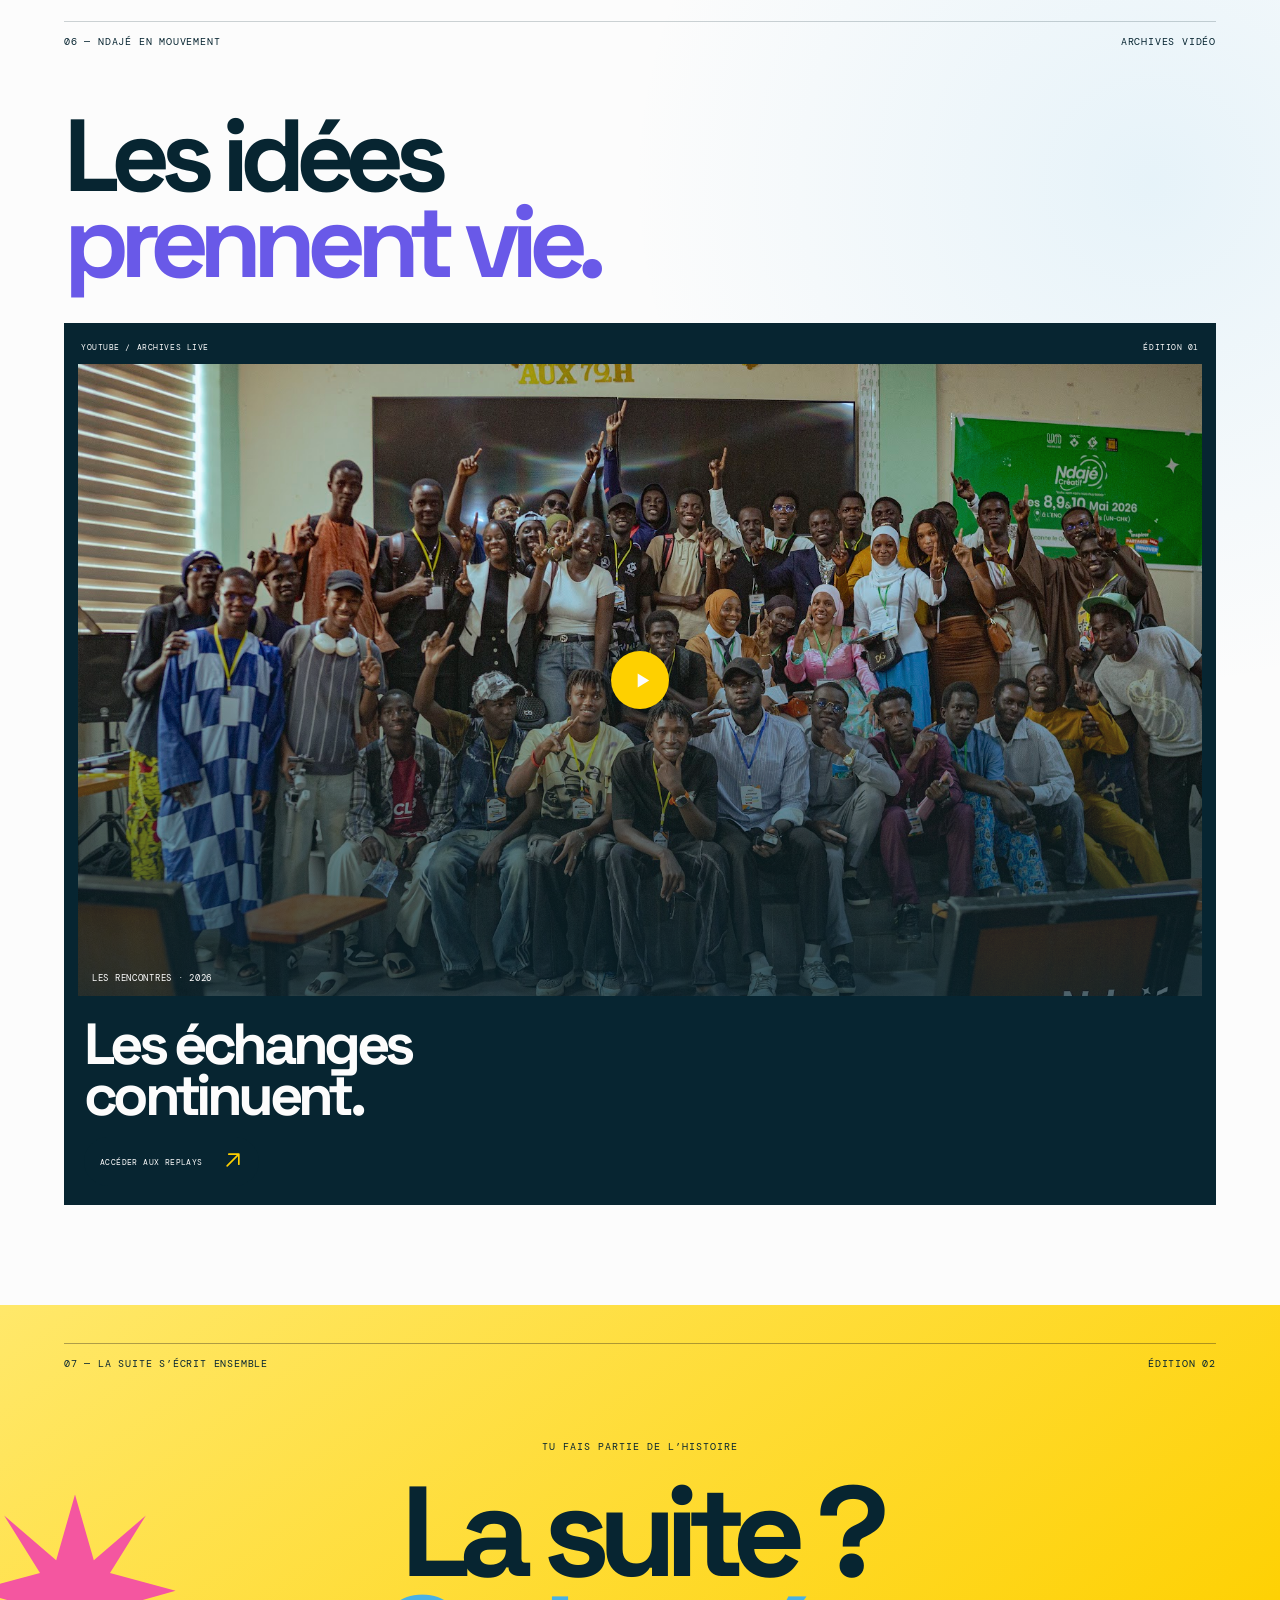
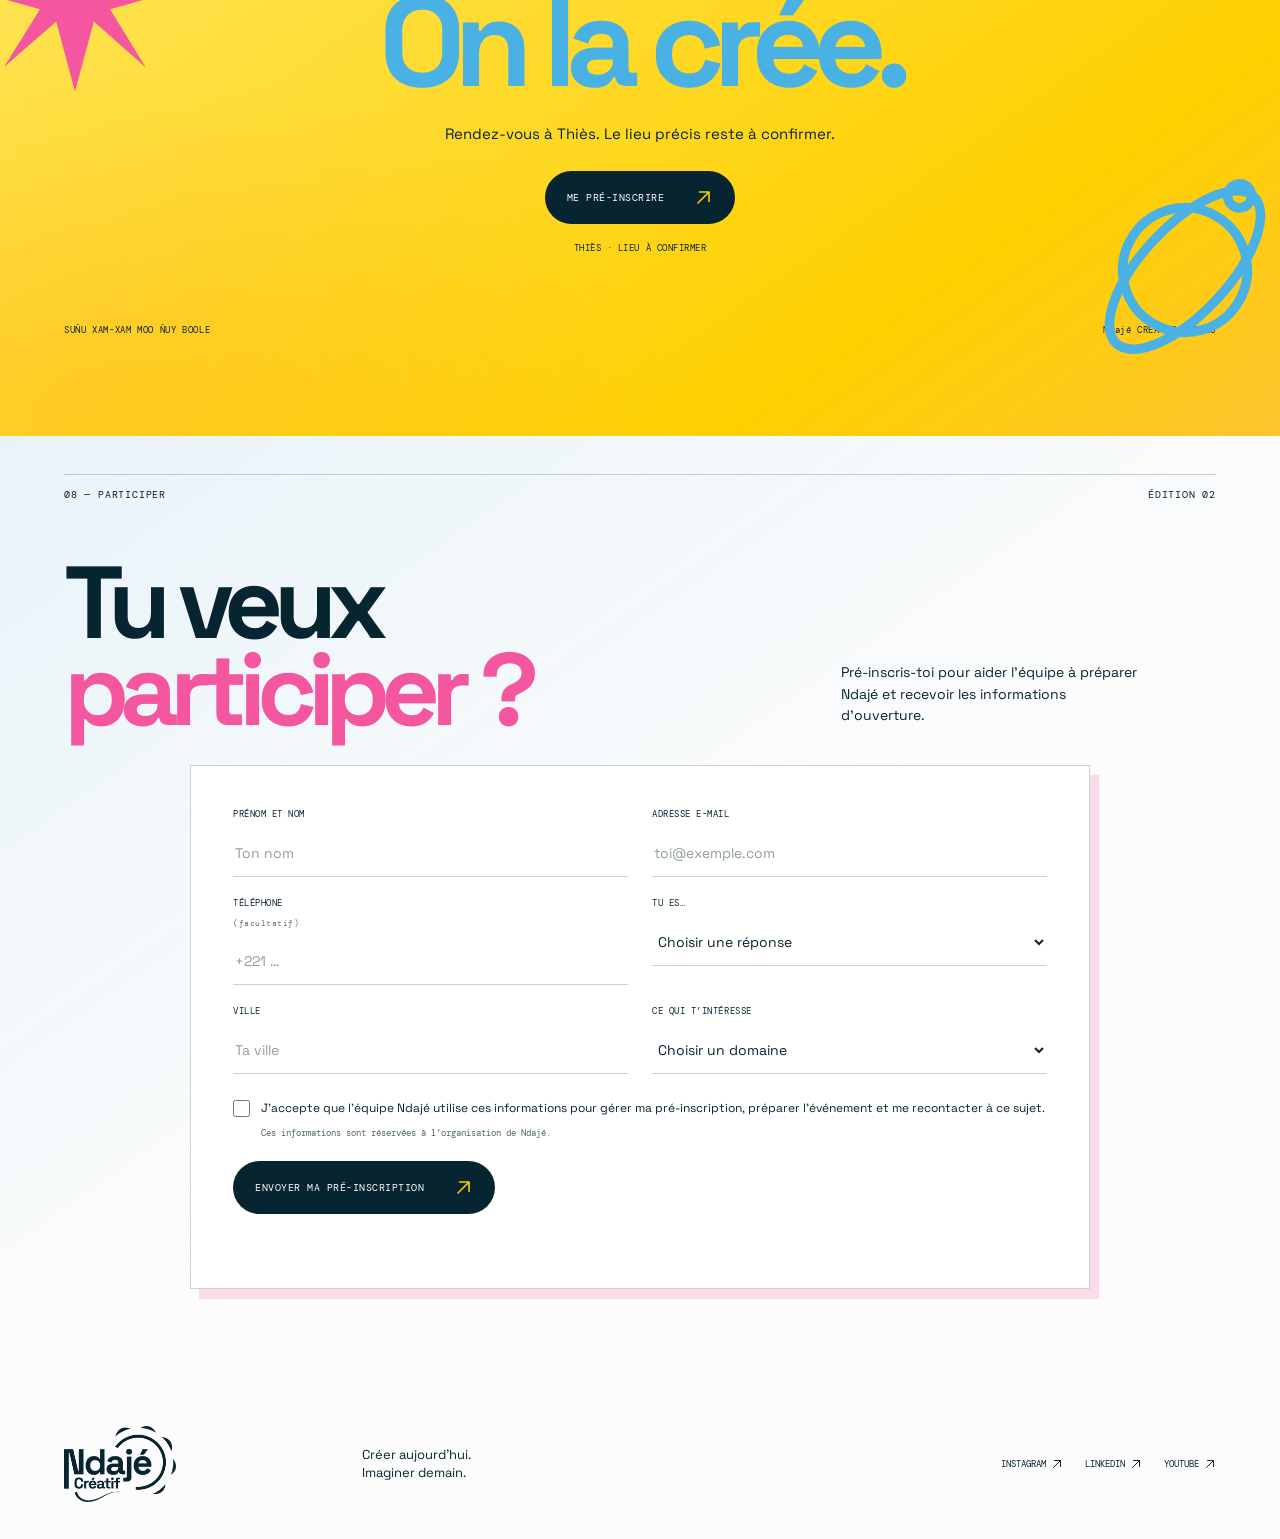
==== commit 6affa2e7: "Ajouter le programme prévisionnel de l'édition 02" ====
--- a/index.html
+++ b/index.html
@@ -27,7 +27,7 @@
     <a class="wordmark" href="#accueil" aria-label="Ndajé Créatif, accueil"><img src="assets/ndaje-logo.png" alt="Ndajé Créatif"></a>
     <button class="menu-toggle" aria-expanded="false" aria-controls="main-nav"><span></span><span></span><b>Menu</b></button>
       <nav id="main-nav" class="main-nav" aria-label="Navigation principale">
-      <a href="#idee">L’idée</a><a href="#experience">L’expérience</a><a href="#phototheque">Photothèque</a><a href="#videos">Vidéos</a><a class="nav-cta" href="#inscription">S’inscrire <span aria-hidden="true"><svg class="icon icon-arrow"><use href="#icon-arrow"/></svg></span></a>
+      <a href="#idee">L’idée</a><a href="#experience">L’expérience</a><a href="#programme">Programme</a><a href="#phototheque">Photothèque</a><a href="#videos">Vidéos</a><a class="nav-cta" href="#inscription">S’inscrire <span aria-hidden="true"><svg class="icon icon-arrow"><use href="#icon-arrow"/></svg></span></a>
     </nav>
   </header>
 
@@ -69,8 +69,55 @@
       </div>
     </section>
 
+    <section class="program section-pad" id="programme">
+      <div class="section-label"><span>03 — TROIS JOURS POUR CRÉER</span><span>TRAME PRÉVISIONNELLE · ÉDITION 02</span></div>
+      <div class="program-head"><h2>Un programme<br><em>en mouvement.</em></h2><p>Une première trame inspirée de l’édition précédente. Les horaires, le lieu et les intervenant·es restent à confirmer.</p></div>
+      <div class="program-days">
+        <article class="program-day day-arrival">
+          <div class="program-day-top"><span>JOUR 01</span><span>SE RENCONTRER</span></div>
+          <h3>On ouvre<br>le cercle.</h3>
+          <ol class="program-timeline">
+            <li><time>APRÈS-MIDI</time><span>Accueil, installation et premières rencontres</span></li>
+            <li><time>FIN DE JOURNÉE</time><span>Ouverture, brise-glace et présentation du rendez-vous</span></li>
+            <li><time>SOIRÉE</time><span>Échange libre autour des idées qui nous rassemblent</span></li>
+          </ol>
+          <svg class="icon icon-spark program-stamp" aria-hidden="true"><use href="#icon-spark"/></svg>
+        </article>
+        <article class="program-day day-create">
+          <div class="program-day-top"><span>JOUR 02</span><span>APPRENDRE · EXPÉRIMENTER</span></div>
+          <h3>On passe<br>à l’action.</h3>
+          <ol class="program-timeline">
+            <li><time>MATIN</time><span>Ouverture officielle et conversation sur les métiers créatifs</span></li>
+            <li><time>MATIN</time><span>Masterclass : direction artistique, image et outils numériques</span></li>
+            <li><time>APRÈS-MIDI</time><span>Ateliers pratiques et mentorat de projets</span></li>
+            <li><time>FIN DE JOURNÉE</time><span>Défi créatif en équipe et partage des premières pistes</span></li>
+          </ol>
+          <svg class="icon icon-orbit program-stamp" aria-hidden="true"><use href="#icon-orbit"/></svg>
+        </article>
+        <article class="program-day day-share">
+          <div class="program-day-top"><span>JOUR 03</span><span>MONTRER · TRANSMETTRE</span></div>
+          <h3>On imagine<br>la suite.</h3>
+          <ol class="program-timeline">
+            <li><time>MATIN</time><span>Atelier au choix : motion, portfolio ou création assistée par l’IA</span></li>
+            <li><time>FIN DE MATINÉE</time><span>Présentation des projets et retours des intervenant·es</span></li>
+            <li><time>MIDI</time><span>Clôture, photo collective et prochaines connexions</span></li>
+          </ol>
+          <svg class="icon icon-dialogue program-stamp" aria-hidden="true"><use href="#icon-dialogue"/></svg>
+        </article>
+      </div>
+      <div class="program-guests">
+        <div class="program-guests-heading"><div><p class="eyebrow">LES VOIX À INVITER</p><h3>Des regards<br>qui se croisent.</h3></div><p>Profils envisagés pour nourrir les échanges.<br>Noms et participations à confirmer.</p></div>
+        <div class="guest-grid">
+          <article class="guest-card guest-pink"><span>01 / IMAGE</span><svg class="icon icon-dialogue" aria-hidden="true"><use href="#icon-dialogue"/></svg><h4>Photographe<br>& vidéaste</h4><p>Raconter les idées en images et faire voir autrement.</p></article>
+          <article class="guest-card guest-blue"><span>02 / IDENTITÉ</span><svg class="icon icon-spark" aria-hidden="true"><use href="#icon-spark"/></svg><h4>Directeur·rice<br>artistique</h4><p>Transformer une intuition en langage visuel cohérent.</p></article>
+          <article class="guest-card guest-yellow"><span>03 / NOUVEAUX OUTILS</span><svg class="icon icon-orbit" aria-hidden="true"><use href="#icon-orbit"/></svg><h4>Créateur·rice<br>numérique</h4><p>Explorer les outils créatifs et les possibilités de l’IA.</p></article>
+        </div>
+      </div>
+      <div class="program-note"><span class="program-note-mark" aria-hidden="true"><svg class="icon icon-spark"><use href="#icon-spark"/></svg></span><p><b>Cette proposition est fictive et évolutive.</b> Le programme définitif sera publié après confirmation de l’équipe.</p><a href="#inscription">ÊTRE INFORMÉ·E <svg class="icon icon-arrow" aria-hidden="true"><use href="#icon-arrow"/></svg></a></div>
+    </section>
+
     <section class="edition section-pad" id="souvenirs">
-      <div class="section-label"><span>03 — ÇA A COMMENCÉ À SAINT-LOUIS</span><span>08—10 MAI 2026</span></div>
+      <div class="section-label"><span>04 — ÇA A COMMENCÉ À SAINT-LOUIS</span><span>08—10 MAI 2026</span></div>
       <div class="edition-grid">
         <div class="edition-title"><p class="eyebrow">RETOUR SUR</p><h2>ÉDITION<br><span>01</span></h2><div class="edition-stamp">LA PREMIÈRE<br>RENCONTRE <b aria-hidden="true"><svg class="icon icon-spark"><use href="#icon-spark"/></svg></b></div></div>
         <div class="edition-content"><p class="lead">Trois jours de création, de rencontres et de partage à l’ENO de Saint-Louis.</p><a class="text-link" href="https://www.unchk.sn/1ere-edition-du-ndaje-creatif-le-futur-des-metiers-creatifs-et-numerique-au-coeur-des-echanges/" target="_blank" rel="noreferrer">LIRE LE RETOUR DE L’UN-CHK <span aria-hidden="true"><svg class="icon icon-arrow"><use href="#icon-arrow"/></svg></span></a></div>
@@ -79,7 +126,7 @@
     </section>
 
     <section class="photo-story section-pad" id="phototheque">
-      <div class="section-label"><span>04 — PHOTOTHÈQUE · DES VISAGES, DES IDÉES, DES RENCONTRES</span><span>ÉDITION 01 · 2026</span></div>
+      <div class="section-label"><span>05 — PHOTOTHÈQUE · DES VISAGES, DES IDÉES, DES RENCONTRES</span><span>ÉDITION 01 · 2026</span></div>
       <div class="photo-story-head"><h2>Ça se vit<br><em>ensemble.</em></h2><p>Retour en images sur la première édition.</p></div>
       <div class="photo-grid">
         <figure class="photo-main"><img src="assets/ndaje-groupe.jpg" alt="Les participants réunis lors de la première édition de Ndajé Créatif" loading="lazy"><figcaption><span>LA COMMUNAUTÉ NDAJÉ</span><b>Saint-Louis · 2026 <i aria-hidden="true"><svg class="icon icon-spark"><use href="#icon-spark"/></svg></i></b></figcaption></figure>
@@ -102,7 +149,7 @@
     </section>
 
     <section class="video-story section-pad" id="videos">
-      <div class="section-label"><span>05 — NDAJÉ EN MOUVEMENT</span><span>ARCHIVES VIDÉO</span></div>
+      <div class="section-label"><span>06 — NDAJÉ EN MOUVEMENT</span><span>ARCHIVES VIDÉO</span></div>
       <div class="video-story-head"><h2>Les idées<br><em>prennent vie.</em></h2></div>
       <div class="video-grid">
         <a class="stream-card" href="https://www.youtube.com/@Ndaj%C3%A9__creatif/streams" target="_blank" rel="noreferrer" aria-label="Voir les rediffusions de l’édition précédente sur YouTube">
@@ -115,13 +162,13 @@
 
     <section class="next-edition section-pad" id="edition">
       <div class="next-shape shape-a" aria-hidden="true"><svg class="icon icon-spark"><use href="#icon-spark"/></svg></div><div class="next-shape shape-b" aria-hidden="true"><svg class="icon icon-orbit"><use href="#icon-orbit"/></svg></div>
-      <div class="section-label"><span>06 — LA SUITE S’ÉCRIT ENSEMBLE</span><span>ÉDITION 02</span></div>
+      <div class="section-label"><span>07 — LA SUITE S’ÉCRIT ENSEMBLE</span><span>ÉDITION 02</span></div>
       <div class="next-content"><p class="eyebrow">TU FAIS PARTIE DE L’HISTOIRE</p><h2>La suite ?<br><em>On la crée.</em></h2><p>Rendez-vous à Thiès. Le lieu précis reste à confirmer.</p><a class="button-link" href="#inscription">ME PRÉ-INSCRIRE <span aria-hidden="true"><svg class="icon icon-arrow"><use href="#icon-arrow"/></svg></span></a><small>THIÈS · LIEU À CONFIRMER</small></div>
       <div class="next-bottom"><span>SUÑU XAM-XAM MOO ÑUY BOOLE</span><span>NDajé CRÉATIF © 2026</span></div>
     </section>
 
     <section class="registration section-pad" id="inscription">
-      <div class="section-label"><span>07 — PARTICIPER</span><span>ÉDITION 02</span></div>
+      <div class="section-label"><span>08 — PARTICIPER</span><span>ÉDITION 02</span></div>
       <div class="registration-head"><h2>Tu veux<br><em>participer ?</em></h2><p>Pré-inscris-toi pour aider l’équipe à préparer Ndajé et recevoir les informations d’ouverture.</p></div>
       <form class="registration-form" id="registration-form">
         <div class="registration-fields">
--- a/photos.css
+++ b/photos.css
@@ -301,3 +301,42 @@
 .hero .asterisk{font-size:.3em;vertical-align:top;margin-left:.12em}
 @media(max-width:760px){.hero h1{font-size:clamp(52px,12.8vw,88px);line-height:.91;letter-spacing:-.07em}.hero .asterisk{font-size:.28em}}
 @media(max-width:380px){.hero h1{font-size:clamp(46px,12.3vw,54px);letter-spacing:-.065em}}
+
+/* Vector ornaments keep the identity consistent across mobile fonts and browsers. */
+.icon-library{position:absolute;width:0;height:0;overflow:hidden}
+.icon{display:inline-block;width:1em;height:1em;flex:none;vertical-align:-.16em;fill:none;stroke:currentColor;stroke-width:2;stroke-linecap:round;stroke-linejoin:round}
+.icon-spark{fill:currentColor;stroke:none}
+.icon-play{fill:currentColor;stroke:none}
+.icon-orbit .orbit-dot{fill:currentColor;stroke:none}
+.asterisk{font-size:1em!important;width:.34em;height:.34em;color:var(--pink);vertical-align:top;margin:.04em 0 0 .12em}
+.announce-divider,.section-mark,.hero-photo-tag b,.edition-stamp b{display:inline-flex;align-items:center;justify-content:center}
+.announce-divider .icon,.section-mark .icon{width:11px;height:11px}
+.announcement a>span,.nav-cta>span,.text-link>span,.button-link>span,.footer-links .icon{display:inline-flex;align-items:center;justify-content:center}
+.announcement a .icon,.nav-cta .icon,.text-link .icon,.footer-links .icon{width:12px;height:12px}
+.button-link .icon{width:19px;height:19px}
+.hero-photo-tag b .icon{width:12px;height:12px}
+.hero-photo-sticker .icon{width:17px;height:17px}
+.hero-photo-star .icon{width:1em;height:1em}
+.card-symbol .icon{width:1em;height:1em}
+.edition-stamp b .icon{width:16px;height:16px}
+.marquee b{display:inline-flex;align-items:center;vertical-align:middle}
+.marquee b .icon{width:15px;height:15px}
+.memory-tile i{display:block;line-height:1}
+.memory-tile i .icon{width:1em;height:1em}
+.photo-grid figcaption i .icon{width:14px;height:14px}
+.album-day-two-art i .icon{width:1em;height:1em}
+.album-arrow .icon,.stream-cta .icon{width:20px;height:20px}
+.stream-play .icon{width:23px;height:23px;vertical-align:0}
+.next-shape{display:block;line-height:0}
+.next-shape .icon{width:1em;height:1em;vertical-align:0}
+.footer-links a{display:inline-flex;align-items:center;gap:5px}
+@media(max-width:760px){
+  .announcement{gap:7px}
+  .announce-divider .icon,.section-mark .icon{width:10px;height:10px}
+  .hero .asterisk{width:.34em;height:.34em;margin:.04em 0 0 .1em}
+  .hero-photo-star{font-size:clamp(30px,9vw,40px)}
+  .card-symbol{font-size:50px}
+  .memory-tile i{font-size:64px}
+  .shape-a{font-size:clamp(90px,27vw,130px)}
+  .shape-b{font-size:clamp(96px,28vw,132px)}
+}
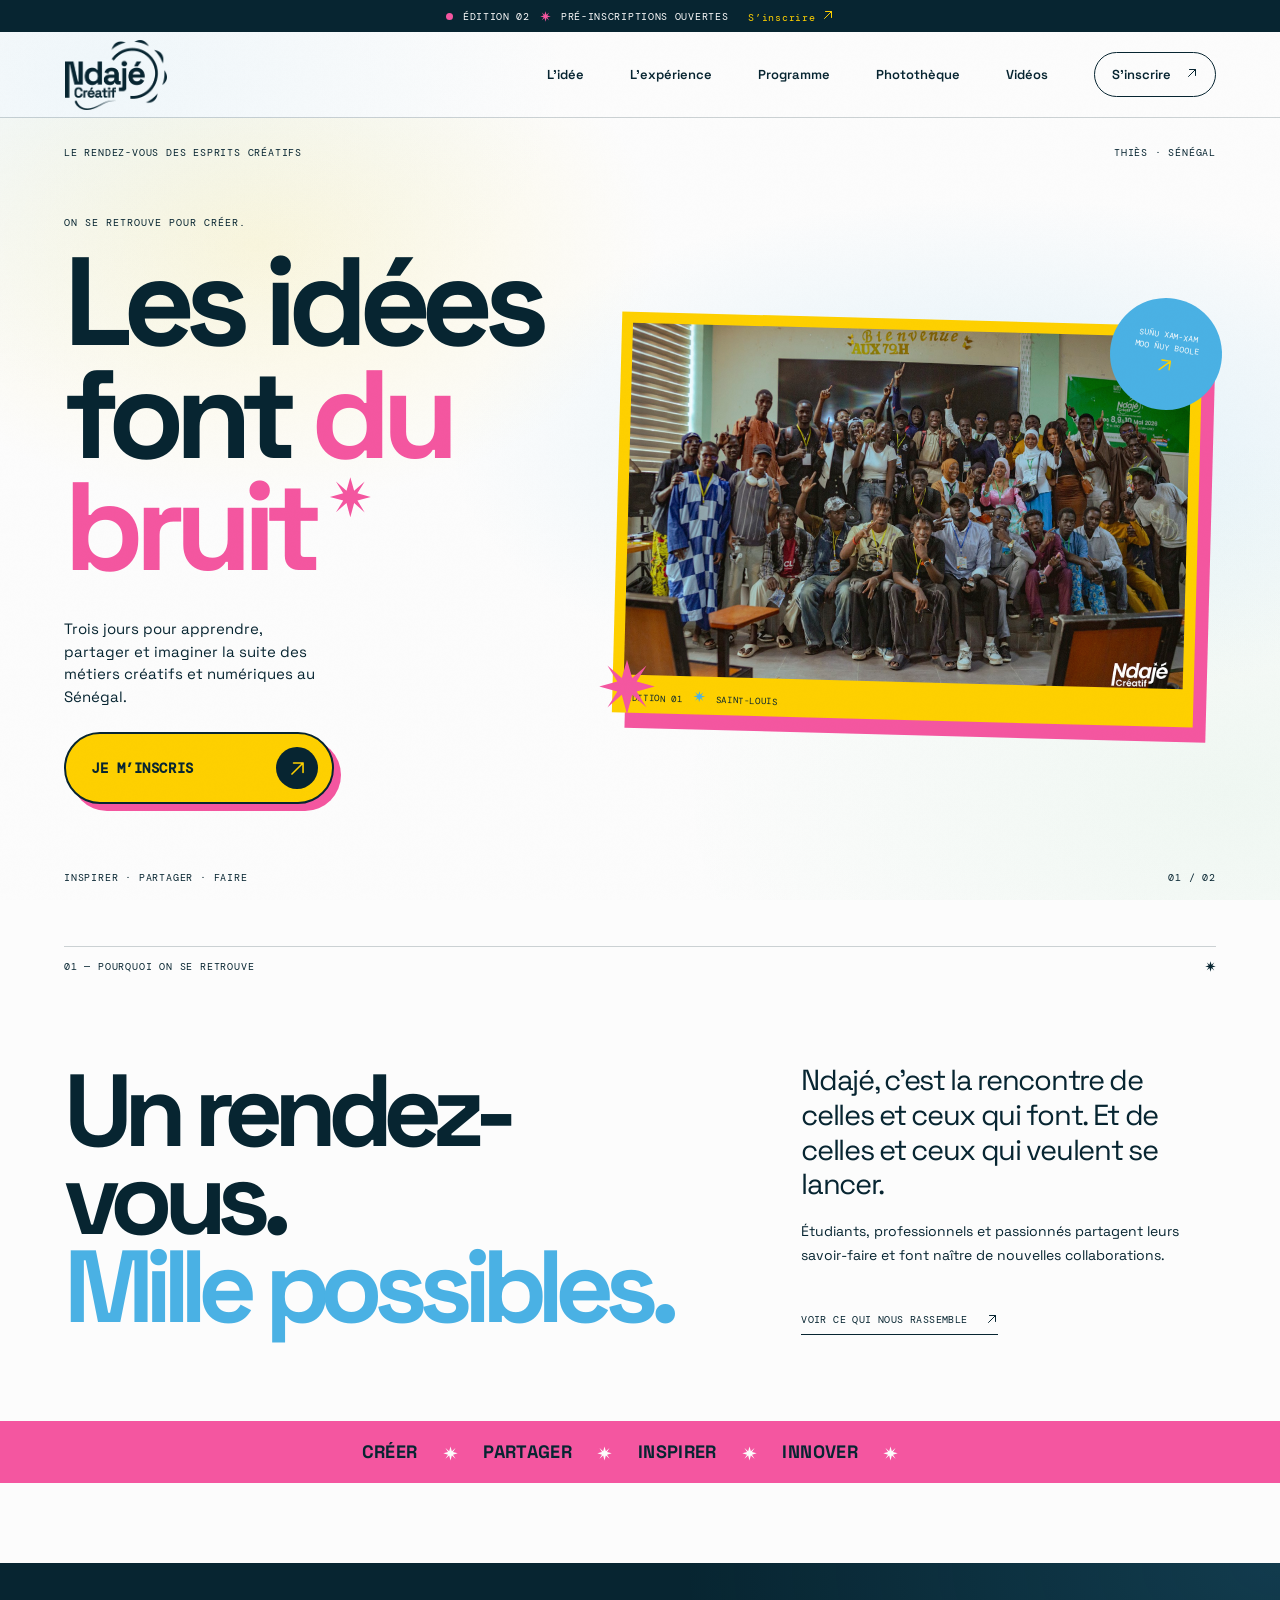
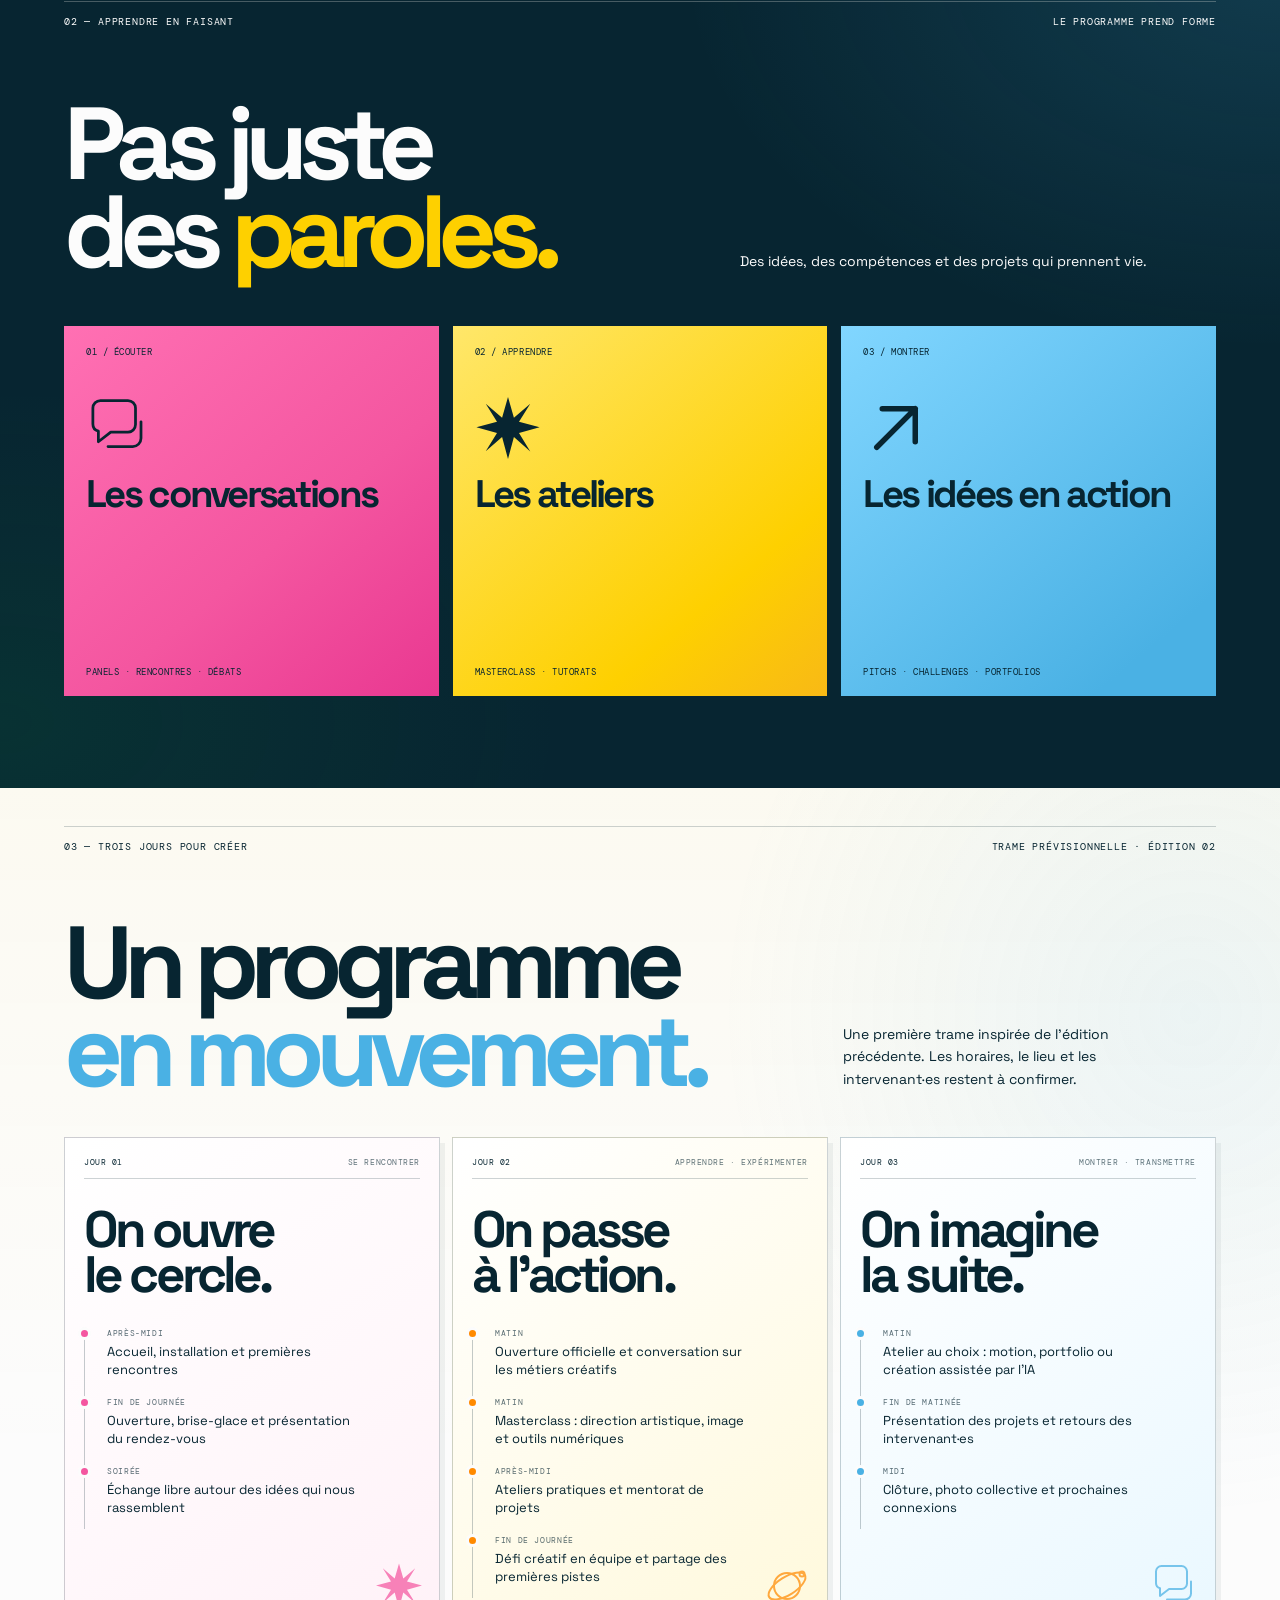
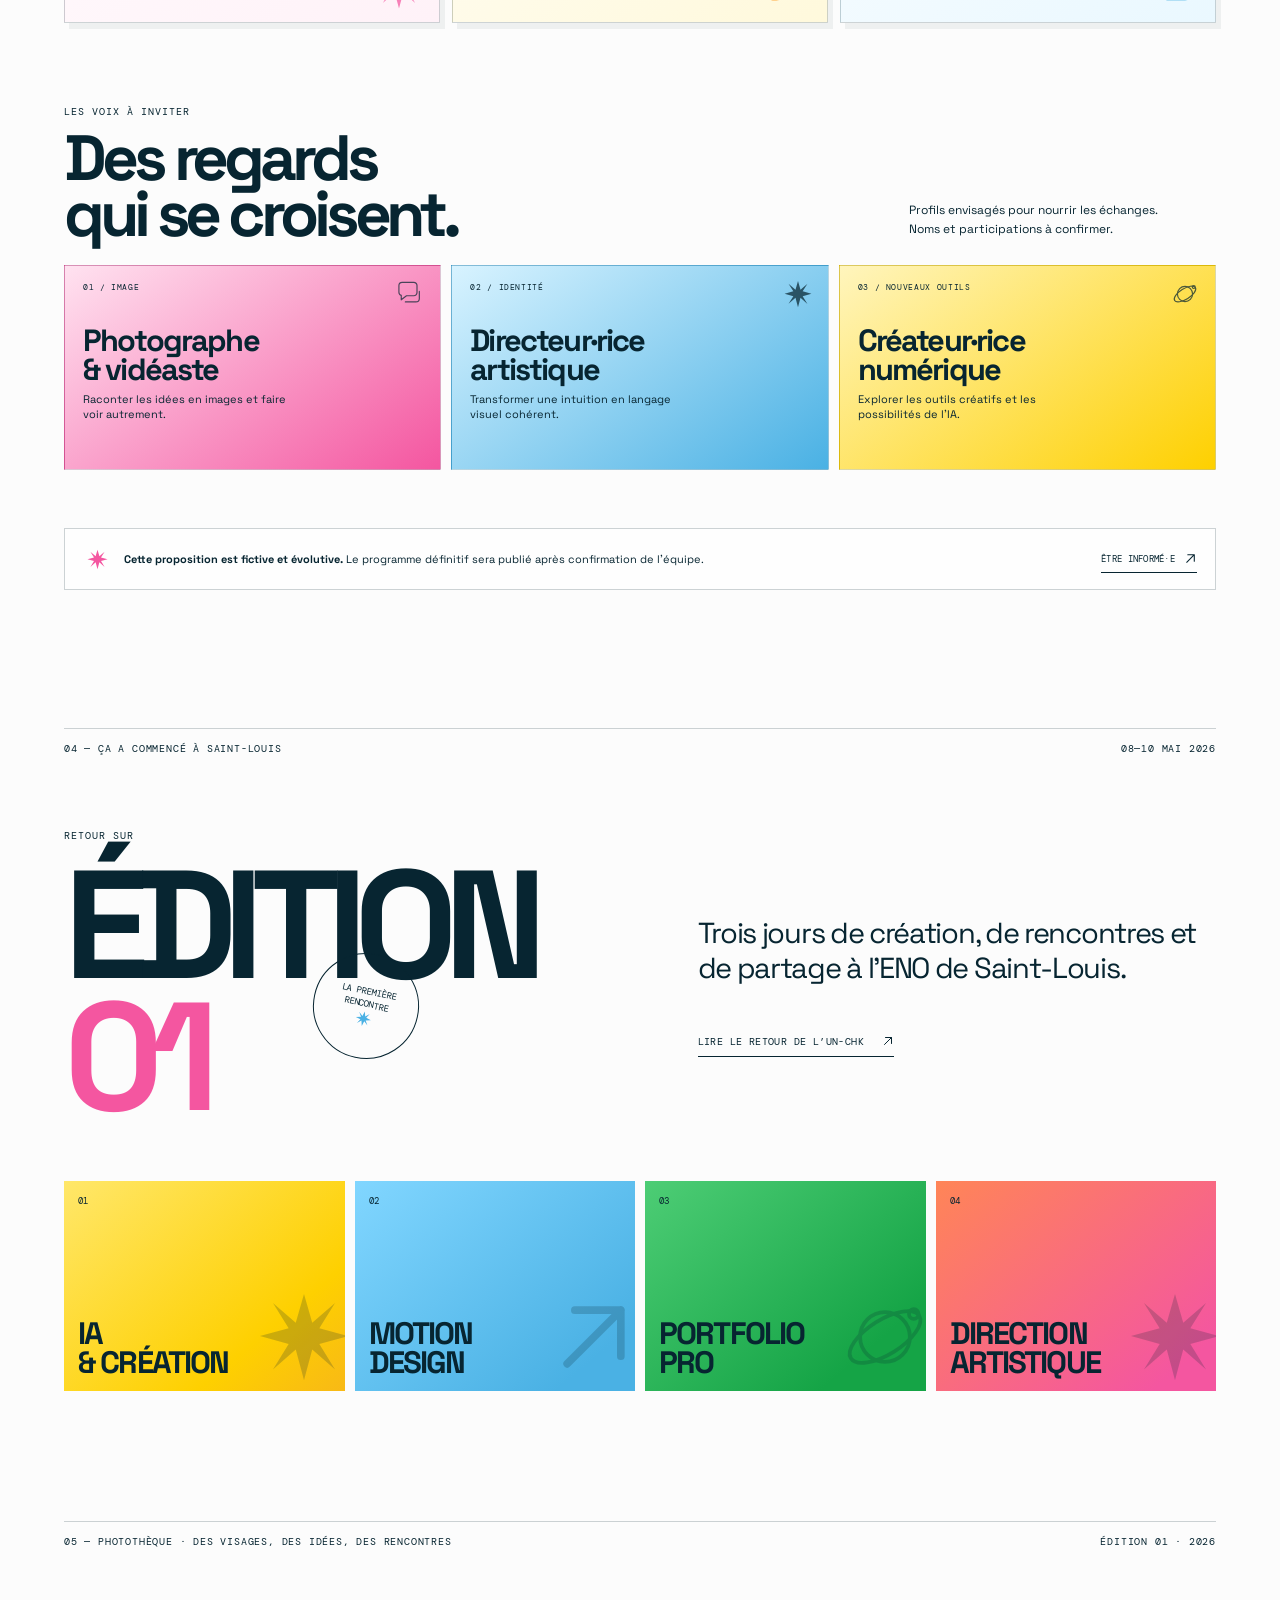
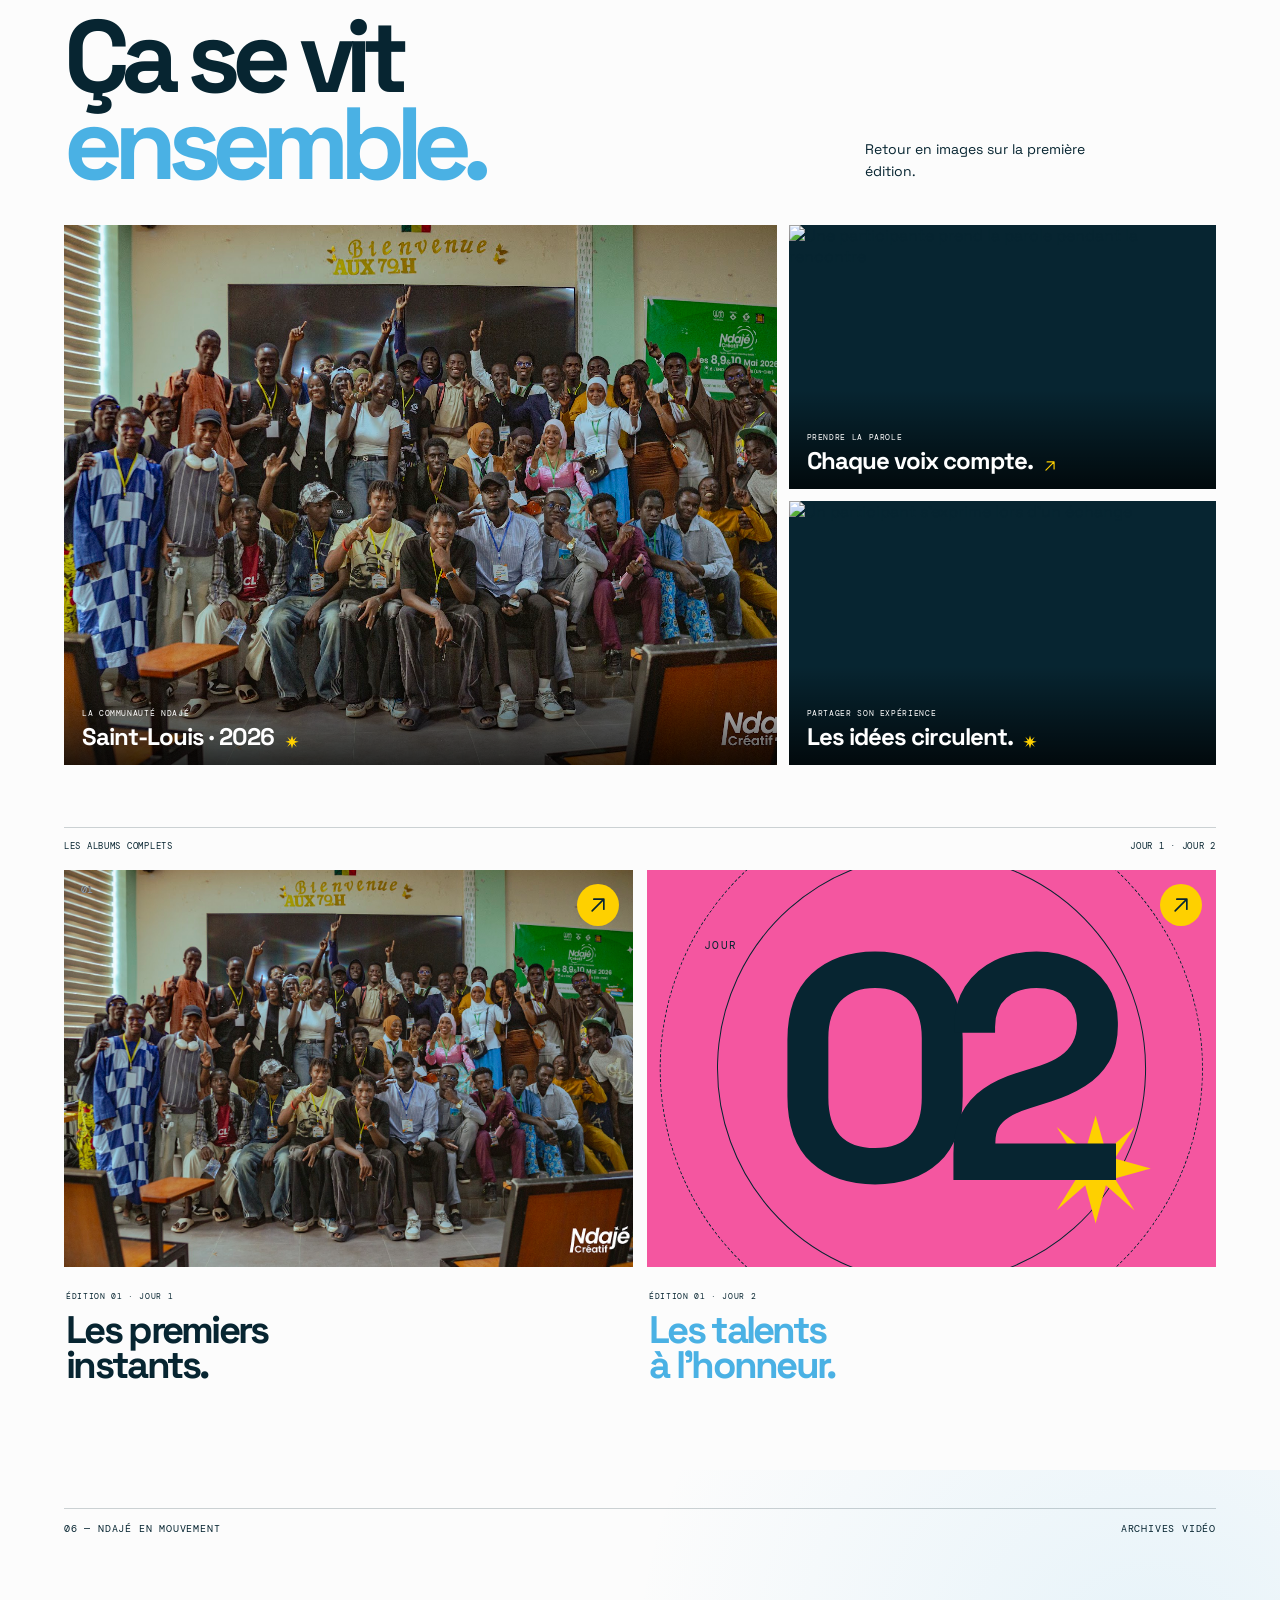
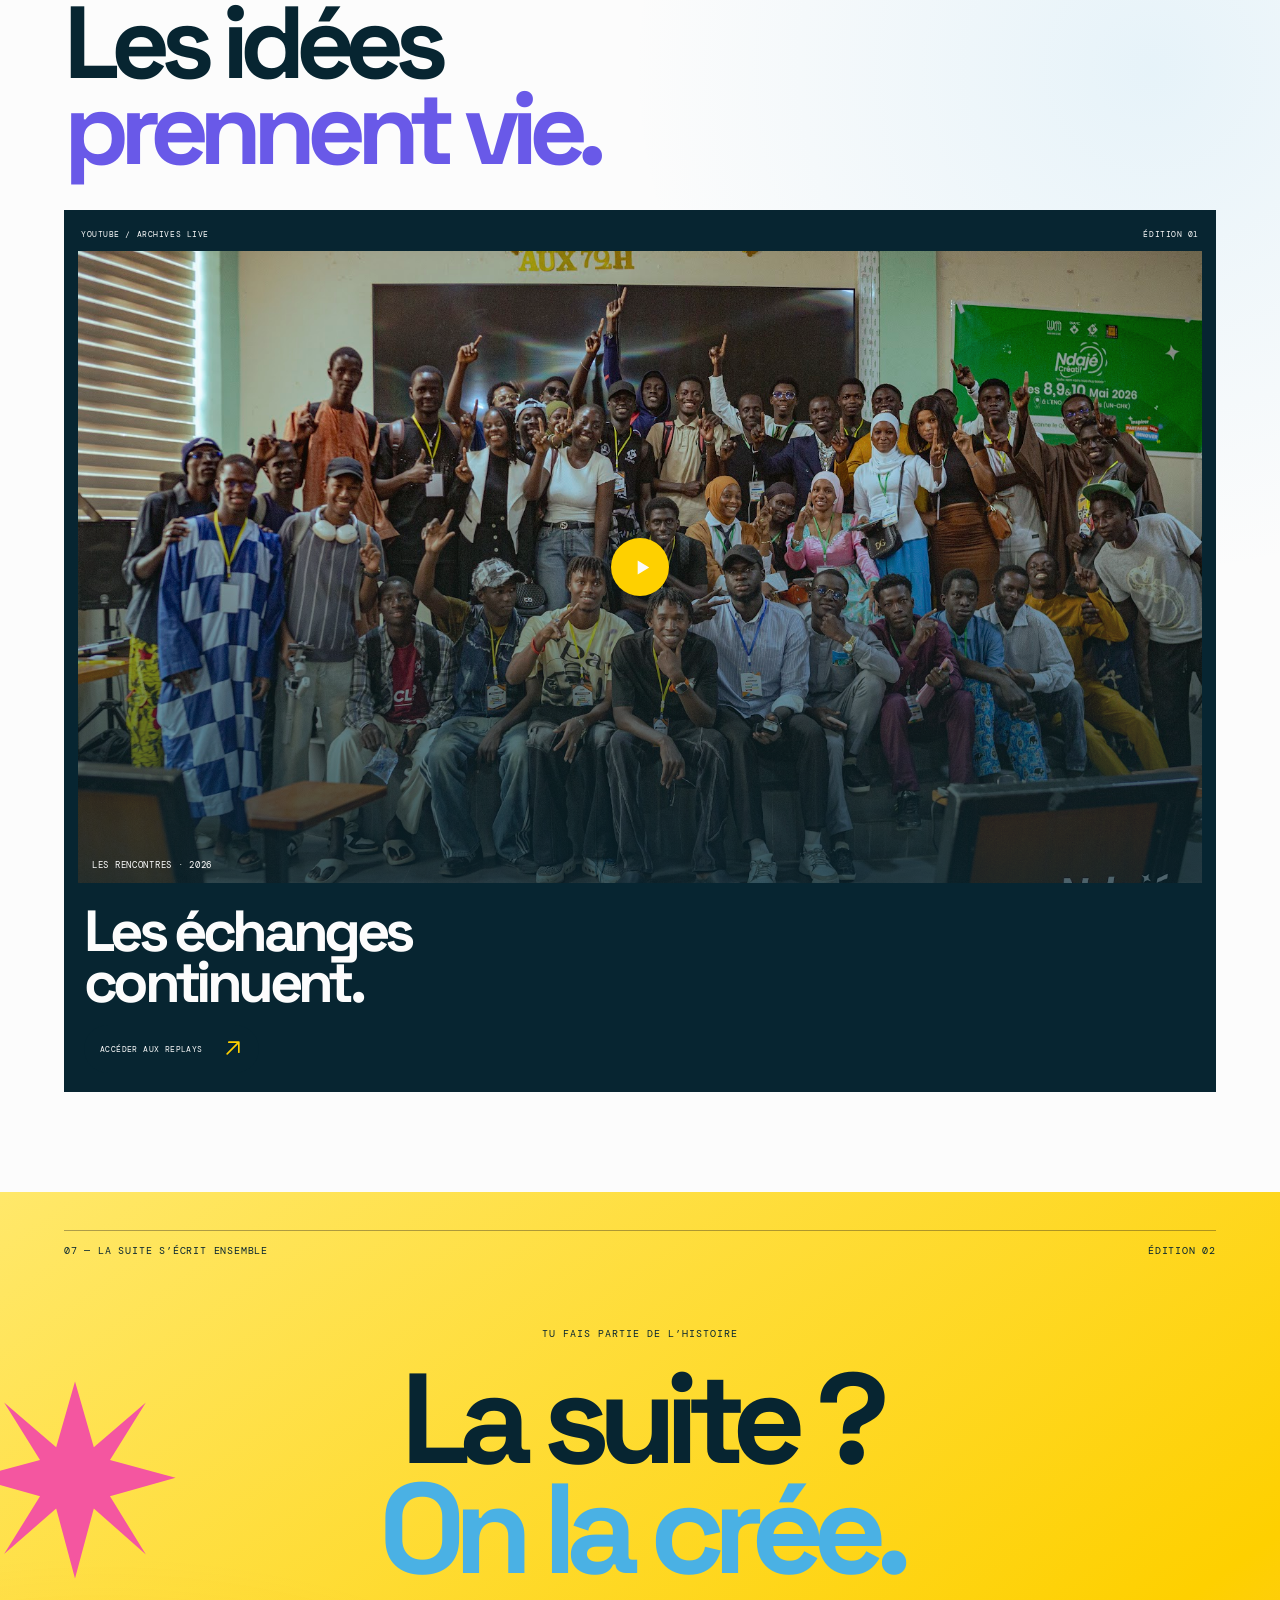
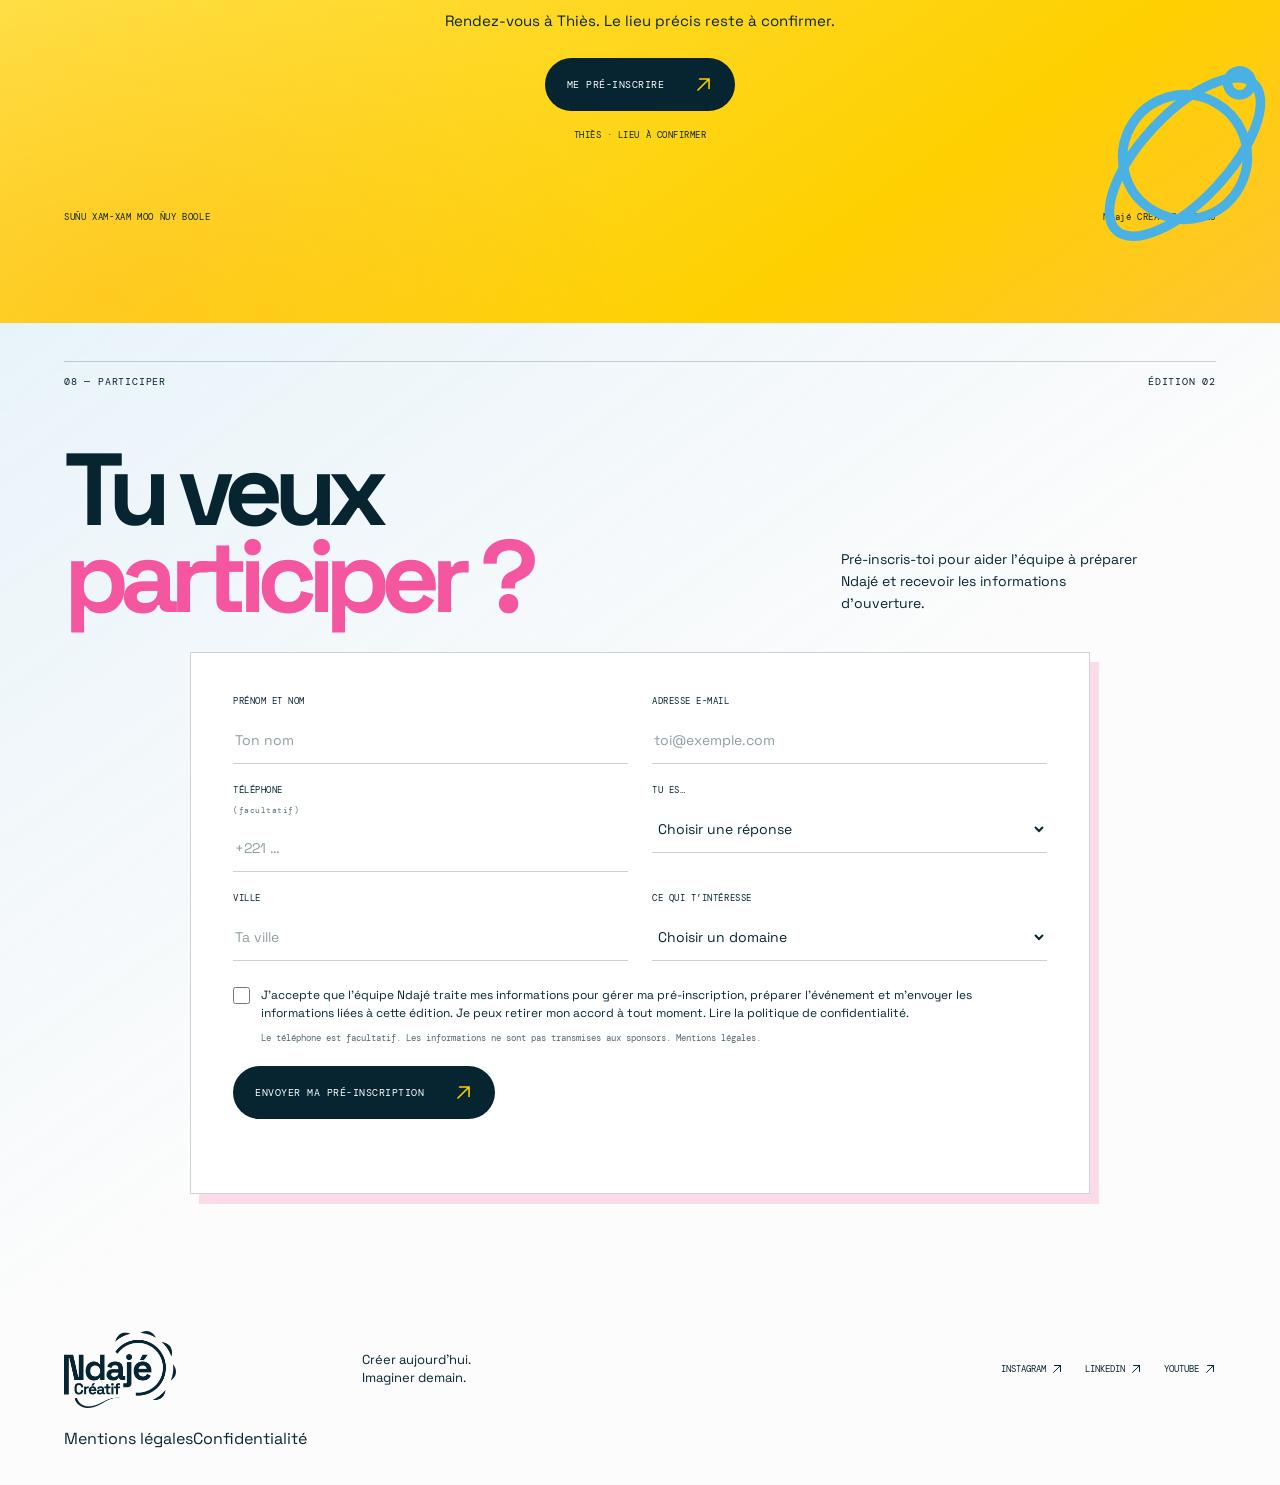
==== commit 00227e76: "Add legal links and privacy notice" ====
--- a/index.html
+++ b/index.html
@@ -180,15 +180,15 @@
           <label>Ce qui t’intéresse<select name="interest" required><option value="" selected disabled>Choisir un domaine</option><option>Design & direction artistique</option><option>Image & audiovisuel</option><option>Numérique & intelligence artificielle</option><option>Entrepreneuriat créatif</option><option>Autre</option></select></label>
         </div>
         <label class="registration-honeypot" aria-hidden="true">Ne pas remplir<input name="website" tabindex="-1" autocomplete="off"></label>
-        <label class="registration-consent"><input type="checkbox" name="consent" value="true" required><span>J’accepte que l’équipe Ndajé utilise ces informations pour gérer ma pré-inscription, préparer l’événement et me recontacter à ce sujet.</span></label>
-        <p class="registration-privacy">Ces informations sont réservées à l’organisation de Ndajé.</p>
+        <label class="registration-consent"><input type="checkbox" name="consent" value="true" required><span>J’accepte que l’équipe Ndajé traite mes informations pour gérer ma pré-inscription, préparer l’événement et m’envoyer les informations liées à cette édition. Je peux retirer mon accord à tout moment. <a href="confidentialite.html">Lire la politique de confidentialité</a>.</span></label>
+        <p class="registration-privacy">Le téléphone est facultatif. Les informations ne sont pas transmises aux sponsors. <a href="mentions-legales.html">Mentions légales</a>.</p>
         <button class="button-link registration-submit" type="submit">ENVOYER MA PRÉ-INSCRIPTION <span aria-hidden="true"><svg class="icon icon-arrow"><use href="#icon-arrow"/></svg></span></button>
         <p class="registration-status" role="status" aria-live="polite"></p>
       </form>
     </section>
   </main>
 
-  <footer class="site-footer"><a class="wordmark" href="#accueil" aria-label="Ndajé Créatif, accueil"><img src="assets/ndaje-logo.png" alt="Ndajé Créatif"></a><p>Créer aujourd’hui.<br>Imaginer demain.</p><div class="footer-links"><a href="https://www.instagram.com/ndajecreatif/" target="_blank" rel="noreferrer">INSTAGRAM <svg class="icon icon-arrow" aria-hidden="true"><use href="#icon-arrow"/></svg></a><a href="https://www.linkedin.com/company/ndaje-cr%C3%A9atif" target="_blank" rel="noreferrer">LINKEDIN <svg class="icon icon-arrow" aria-hidden="true"><use href="#icon-arrow"/></svg></a><a href="https://www.youtube.com/@Ndaj%C3%A9__creatif/streams" target="_blank" rel="noreferrer">YOUTUBE <svg class="icon icon-arrow" aria-hidden="true"><use href="#icon-arrow"/></svg></a></div></footer>
+  <footer class="site-footer"><a class="wordmark" href="#accueil" aria-label="Ndajé Créatif, accueil"><img src="assets/ndaje-logo.png" alt="Ndajé Créatif"></a><p>Créer aujourd’hui.<br>Imaginer demain.</p><div class="footer-links"><a href="https://www.instagram.com/ndajecreatif/" target="_blank" rel="noreferrer">INSTAGRAM <svg class="icon icon-arrow" aria-hidden="true"><use href="#icon-arrow"/></svg></a><a href="https://www.linkedin.com/company/ndaje-cr%C3%A9atif" target="_blank" rel="noreferrer">LINKEDIN <svg class="icon icon-arrow" aria-hidden="true"><use href="#icon-arrow"/></svg></a><a href="https://www.youtube.com/@Ndaj%C3%A9__creatif/streams" target="_blank" rel="noreferrer">YOUTUBE <svg class="icon icon-arrow" aria-hidden="true"><use href="#icon-arrow"/></svg></a></div><nav class="footer-legal" aria-label="Informations légales"><a href="mentions-legales.html">Mentions légales</a><a href="confidentialite.html">Confidentialité</a></nav></footer>
   <script src="signup-config.js"></script>
   <script src="script.js"></script>
 </body>
--- a/photos.css
+++ b/photos.css
@@ -340,3 +340,102 @@
   .shape-a{font-size:clamp(90px,27vw,130px)}
   .shape-b{font-size:clamp(96px,28vw,132px)}
 }
+
+/* Programme éditorial prévisionnel, responsive et dans les couleurs de l'édition. */
+.program{background:radial-gradient(ellipse at 93% 15%,rgba(74,177,228,.09),transparent 28%),linear-gradient(180deg,rgba(254,208,0,.045),transparent 45%),var(--paper)}
+.program-head{display:flex;align-items:flex-end;justify-content:space-between;gap:32px;padding:66px 0 42px}
+.program-head h2{font-size:clamp(54px,8vw,106px);line-height:.86;letter-spacing:-.09em;margin:0}
+.program-head h2 em{font-style:normal;color:var(--blue)}
+.program-head>p{max-width:35ch;margin:0 5% 5px 0;font-size:14px;line-height:1.6}
+.program-days{display:grid;grid-template-columns:repeat(3,minmax(0,1fr));gap:12px;align-items:stretch}
+.program-day{position:relative;overflow:hidden;min-height:480px;padding:19px 19px 24px;background:#fff;border:1px solid var(--line);box-shadow:5px 6px 0 rgba(7,37,49,.055)}
+.day-arrival{background:linear-gradient(145deg,#fff 2%,#fff2f8 100%)}
+.day-create{background:linear-gradient(145deg,#fff 2%,#fff9dc 100%)}
+.day-share{background:linear-gradient(145deg,#fff 2%,#eaf8ff 100%)}
+.program-day-top{display:flex;justify-content:space-between;gap:12px;padding-bottom:11px;border-bottom:1px solid var(--line);font:8px var(--mono);letter-spacing:.07em}
+.program-day-top span:last-child{text-align:right;color:rgba(7,37,49,.64)}
+.program-day h3{position:relative;z-index:1;font-size:clamp(36px,4vw,56px);line-height:.88;letter-spacing:-.075em;margin:28px 0 31px}
+.program-timeline{position:relative;z-index:1;list-style:none;margin:0;padding:0 0 4px 13px;border-left:1px solid rgba(7,37,49,.24)}
+.program-timeline li{position:relative;padding:0 0 18px 9px}
+.program-timeline li:last-child{padding-bottom:8px}
+.program-timeline li:before{content:"";position:absolute;left:-17px;top:2px;width:7px;height:7px;border-radius:50%;background:var(--pink);box-shadow:0 0 0 3px var(--paper)}
+.day-create .program-timeline li:before{background:var(--orange)}
+.day-share .program-timeline li:before{background:var(--blue)}
+.program-timeline time{display:block;margin-bottom:5px;font:8px var(--mono);letter-spacing:.08em;color:rgba(7,37,49,.67)}
+.program-timeline li>span{display:block;max-width:32ch;font-size:13px;line-height:1.38}
+.program-stamp{position:absolute;right:16px;bottom:12px;width:48px;height:48px;color:var(--pink);opacity:.72}
+.day-create .program-stamp{color:var(--orange)}
+.day-share .program-stamp{color:var(--blue)}
+.program-guests{padding:82px 0 32px}
+.program-guests-heading{display:flex;justify-content:space-between;align-items:flex-end;gap:28px;padding-bottom:23px}
+.program-guests-heading .eyebrow{margin-bottom:12px}
+.program-guests-heading h3{font-size:clamp(38px,5vw,65px);line-height:.88;letter-spacing:-.08em;margin:0}
+.program-guests-heading>p{margin:0 5% 4px 0;font-size:12px;line-height:1.55}
+.guest-grid{display:grid;grid-template-columns:repeat(3,minmax(0,1fr));gap:10px}
+.guest-card{position:relative;min-height:205px;padding:16px 18px 18px;border:1px solid rgba(7,37,49,.14);overflow:hidden}
+.guest-pink{background:linear-gradient(145deg,#ffe2f0,var(--pink))}
+.guest-blue{background:linear-gradient(145deg,#d8f3ff,var(--blue))}
+.guest-yellow{background:linear-gradient(145deg,#fff5bd,var(--yellow))}
+.guest-card>span{display:block;font:8px var(--mono);letter-spacing:.08em}
+.guest-card>.icon{position:absolute;right:16px;top:14px;width:28px;height:28px;opacity:.72}
+.guest-card h4{position:relative;z-index:1;margin:35px 0 8px;font-size:clamp(22px,2.4vw,31px);line-height:.92;letter-spacing:-.06em}
+.guest-card p{position:relative;z-index:1;max-width:31ch;margin:0;font-size:11px;line-height:1.4}
+.program-note{display:flex;align-items:center;gap:13px;margin-top:26px;padding:16px 18px;border:1px solid var(--line);background:rgba(255,255,255,.66)}
+.program-note-mark{display:grid;place-items:center;width:28px;height:28px;flex:none;color:var(--pink)}
+.program-note-mark .icon{width:21px;height:21px}
+.program-note p{flex:1;margin:0;font-size:11px;line-height:1.5}
+.program-note a{display:inline-flex;align-items:center;gap:9px;font:9px var(--mono);letter-spacing:.03em;white-space:nowrap;border-bottom:1px solid currentColor;padding:7px 0}
+.program-note a .icon{width:13px;height:13px}
+@media(max-width:760px){
+  .program-head{align-items:flex-start;flex-direction:column;gap:19px;padding:48px 0 28px}
+  .program-head h2{font-size:clamp(52px,13.5vw,82px)}
+  .program-head>p{margin:0;font-size:13px}
+  .program-days{grid-template-columns:minmax(0,1fr);gap:10px}
+  .program-day{min-height:0;padding:16px 16px 29px}
+  .program-day-top{font-size:7px}
+  .program-day h3{font-size:clamp(39px,10vw,54px);margin:23px 0 25px}
+  .program-timeline li{padding-bottom:15px}
+  .program-timeline li>span{font-size:12px;max-width:38ch}
+  .program-stamp{width:37px;height:37px;right:13px;bottom:9px}
+  .program-guests{padding:58px 0 24px}
+  .program-guests-heading{align-items:flex-start;flex-direction:column;gap:15px;padding-bottom:17px}
+  .program-guests-heading h3{font-size:clamp(40px,10vw,58px)}
+  .program-guests-heading>p{margin:0;font-size:11px}
+  .guest-grid{grid-template-columns:minmax(0,1fr);gap:8px}
+  .guest-card{min-height:0;padding:13px 15px 15px 62px}
+  .guest-card>.icon{left:16px;right:auto;top:18px;width:27px;height:27px}
+  .guest-card h4{font-size:25px;margin:15px 0 6px}
+  .guest-card p{font-size:11px}
+  .program-note{align-items:flex-start;flex-wrap:wrap;gap:9px;margin-top:18px;padding:13px}
+  .program-note p{flex:1 1 calc(100% - 42px);font-size:10px}
+  .program-note a{margin-left:37px;font-size:8px}
+}
+
+/* Renforcer la lisibilité tactile sans changer le langage visuel du desktop. */
+@media(max-width:760px){
+  .announcement a{font-size:10px;font-weight:500}
+  .main-nav .nav-cta{display:inline-flex;align-items:center;justify-content:center;gap:12px;min-height:52px;padding:12px 20px;font-size:15px;line-height:1.2}
+  .main-nav .nav-cta>span{margin:0}
+  .hero-cta{font-size:16px!important;line-height:1.2;letter-spacing:.025em;min-height:70px;padding:10px 13px 10px 20px}
+  .hero-cta .icon{width:21px;height:21px}
+  .button-link:not(.hero-cta){font-size:12px!important;line-height:1.3;min-height:54px;padding:14px 18px}
+  .registration-submit{font-size:12px!important;white-space:normal;text-align:left}
+  .program-day{padding:19px 18px 34px;box-shadow:5px 6px 0 rgba(7,37,49,.07)}
+  .program-day-top{align-items:center;gap:10px;font-size:9px;line-height:1.35;letter-spacing:.045em}
+  .program-day-top span:first-child{flex:none;white-space:nowrap}
+  .program-day-top span:last-child{max-width:68%;font-size:9px}
+  .program-day h3{font-size:clamp(42px,10vw,56px);margin:25px 0 27px}
+  .program-timeline{padding-left:16px}
+  .program-timeline li{padding:0 0 19px 10px}
+  .program-timeline li:before{left:-20px;width:8px;height:8px}
+  .program-timeline time{font-size:10px;line-height:1.35;margin-bottom:6px;color:rgba(7,37,49,.82)}
+  .program-timeline li>span{font-size:15px;line-height:1.45;max-width:38ch}
+  .program-stamp{width:39px;height:39px}
+  .program-guests-heading>p{font-size:12px;line-height:1.5}
+  .guest-card{padding-top:15px;padding-bottom:17px}
+  .guest-card>span{font-size:9px}
+  .guest-card h4{font-size:27px;line-height:.98}
+  .guest-card p{font-size:13px;line-height:1.45}
+  .program-note p{font-size:12px;line-height:1.5}
+  .program-note a{font-size:10px}
+}
